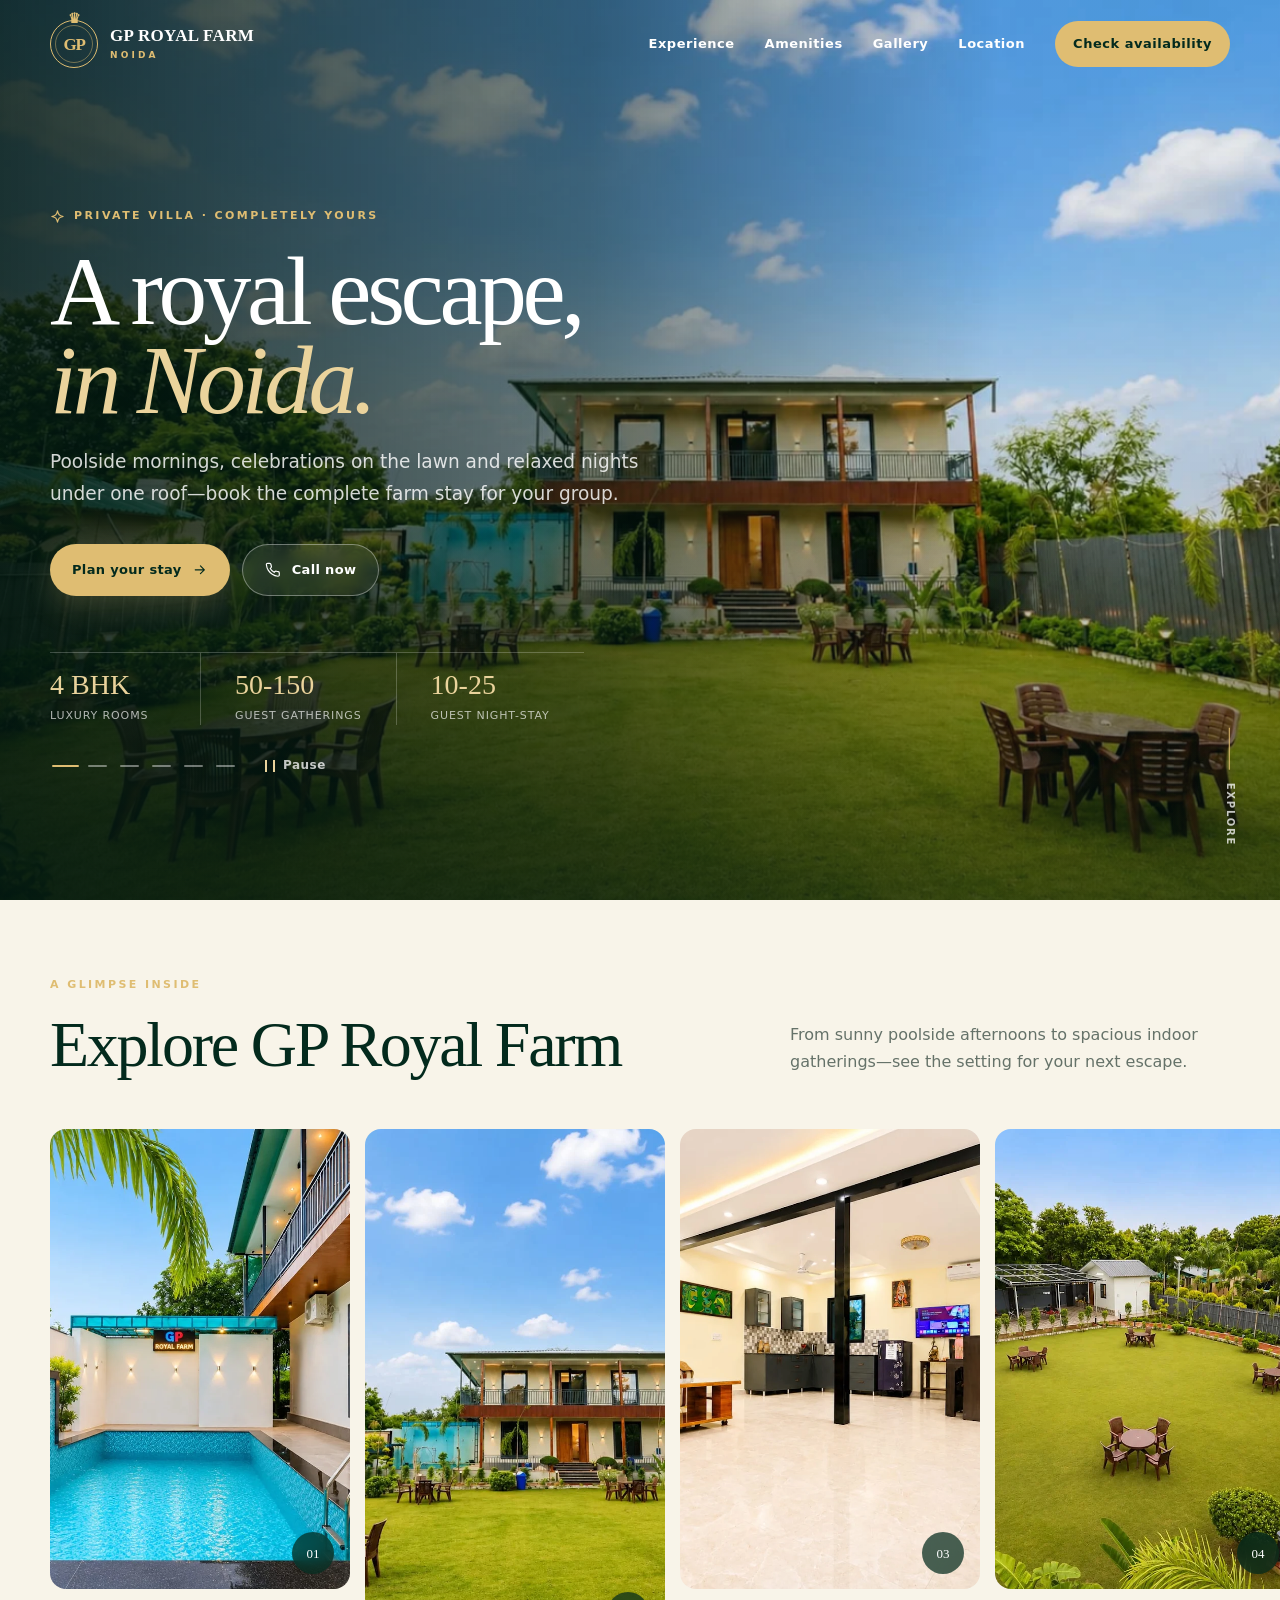
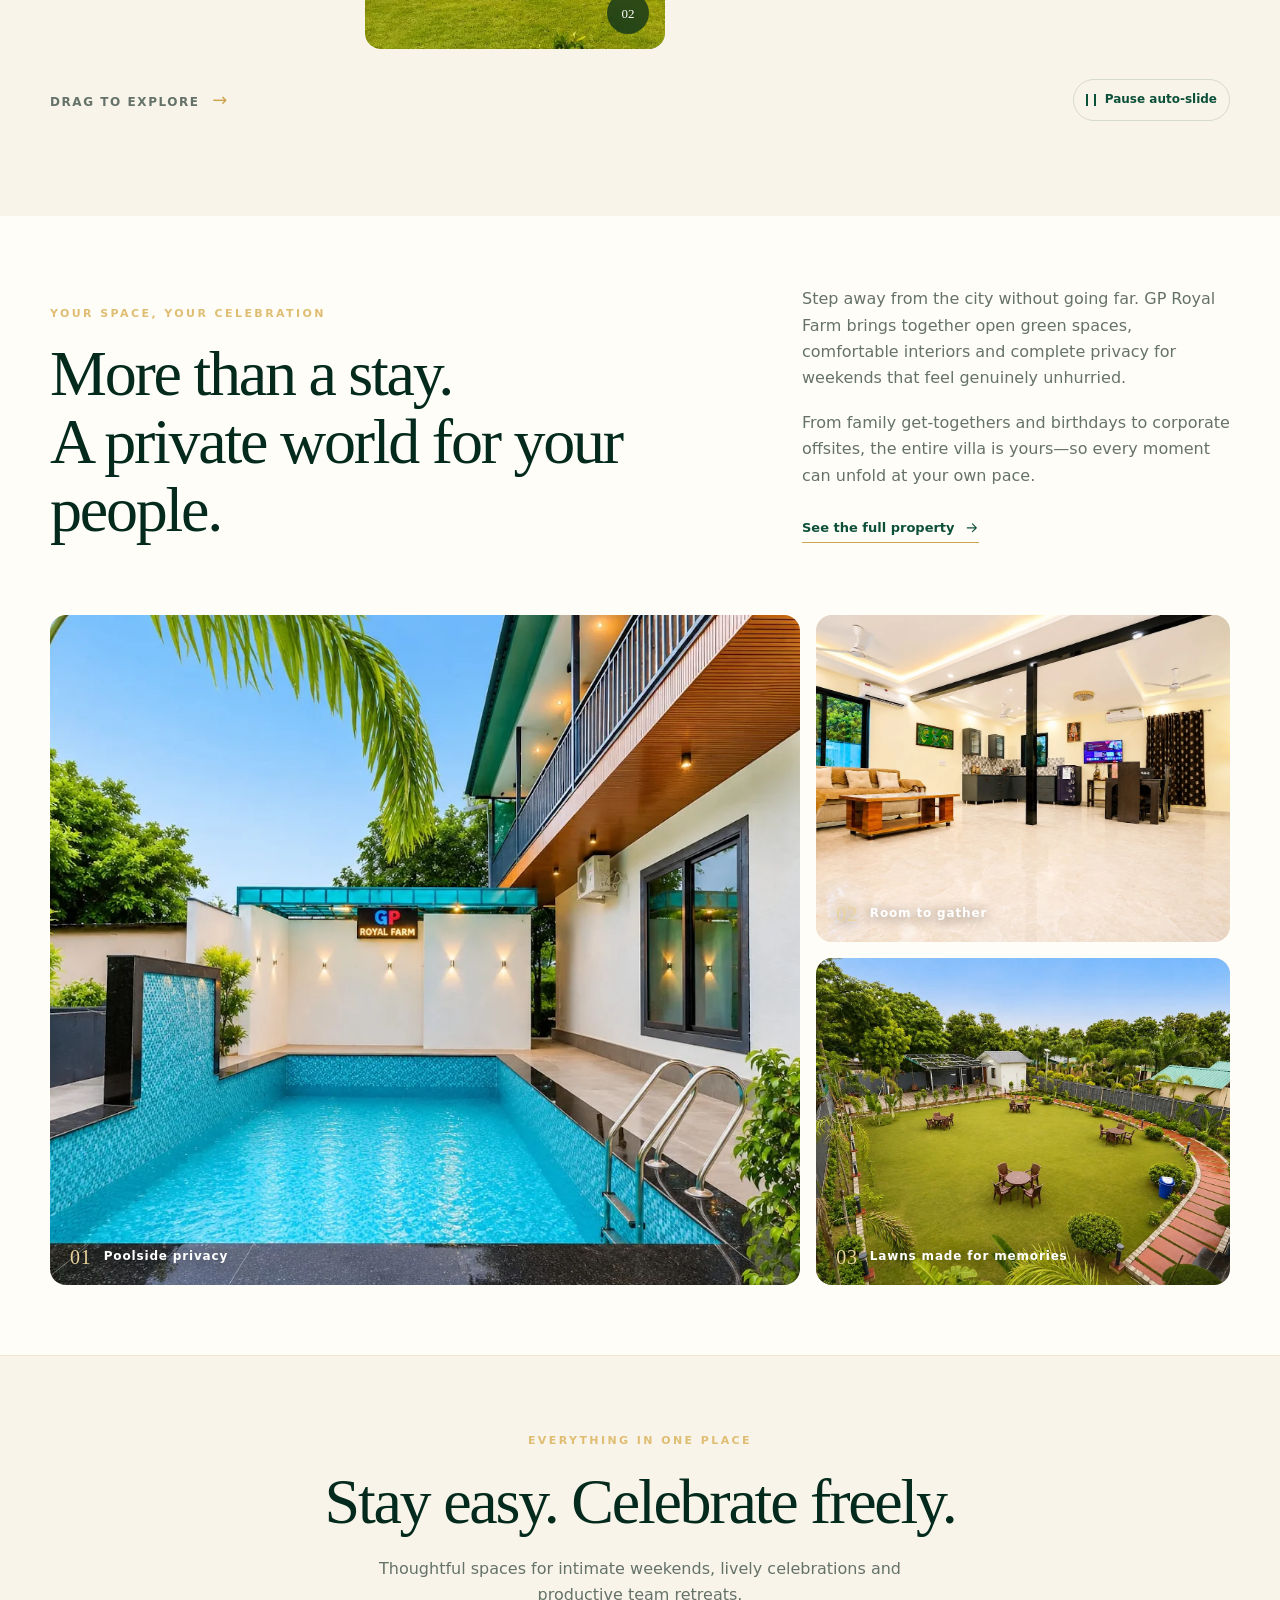
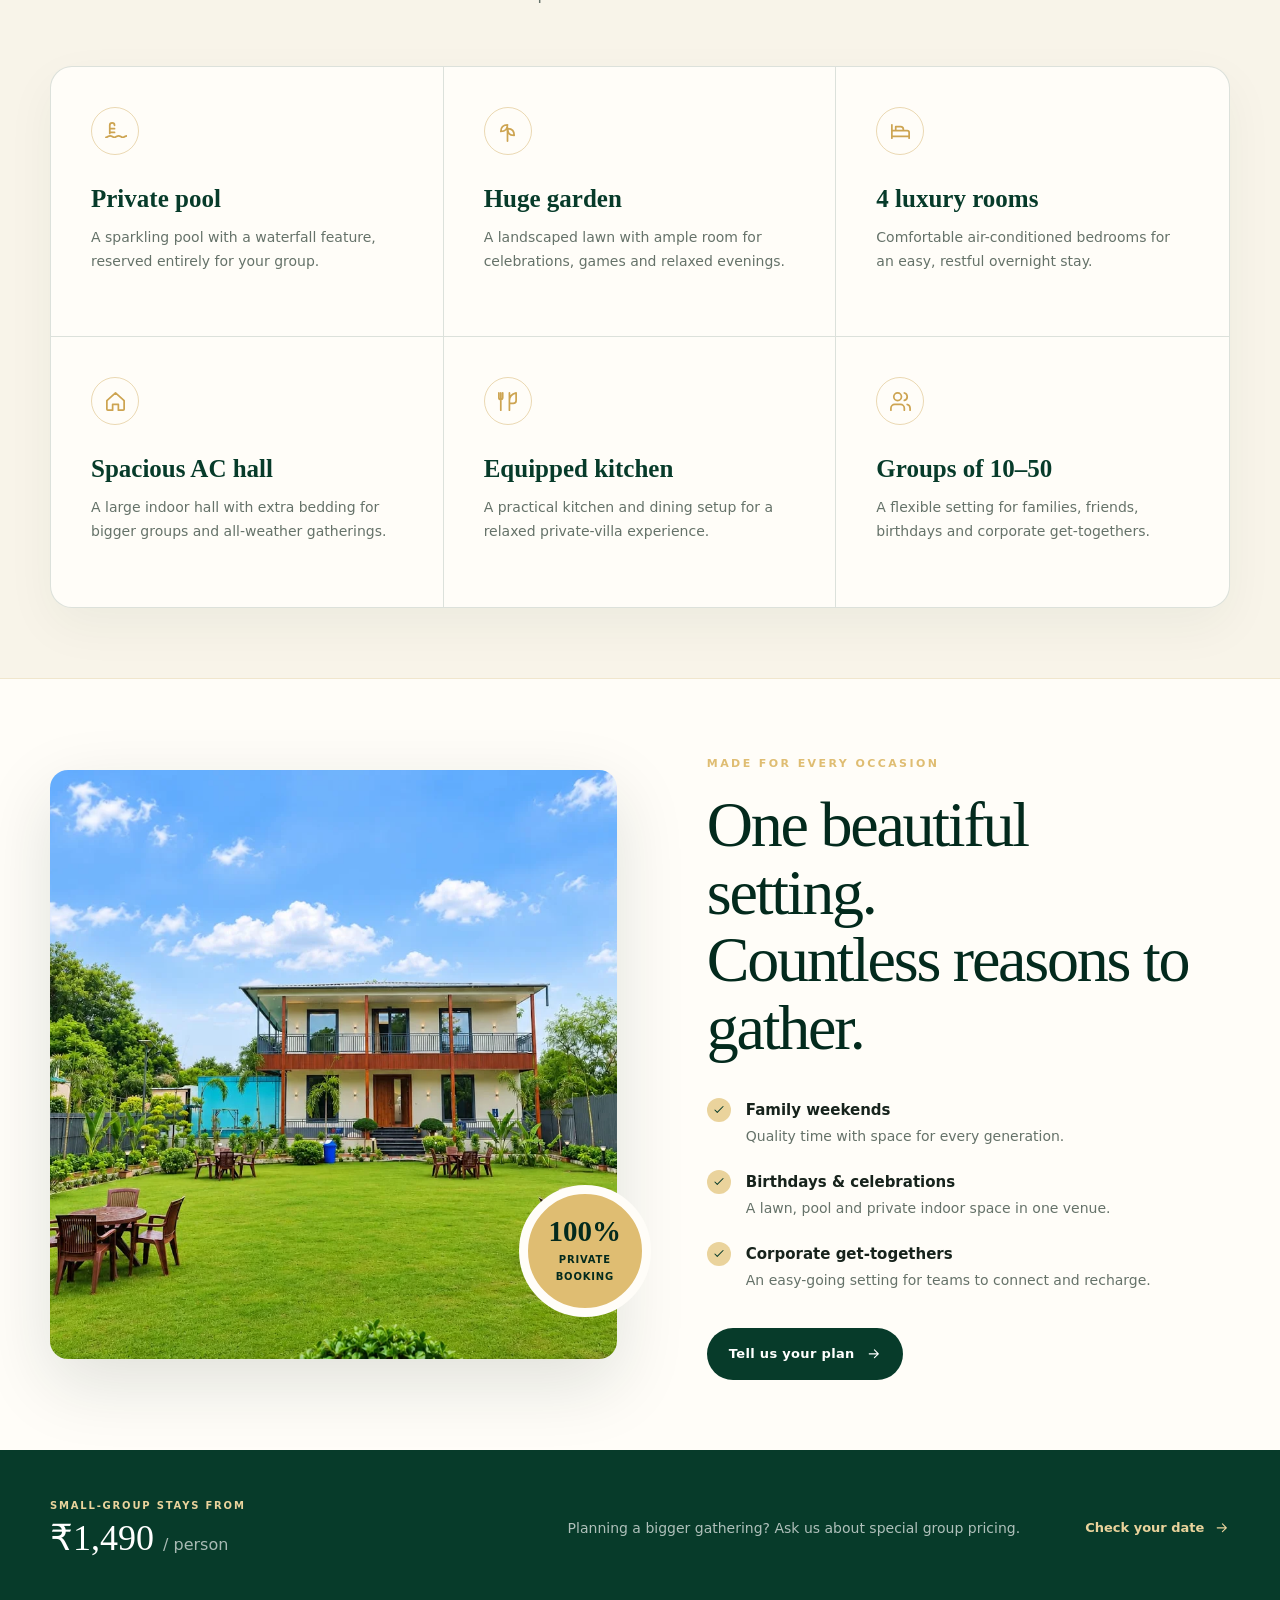
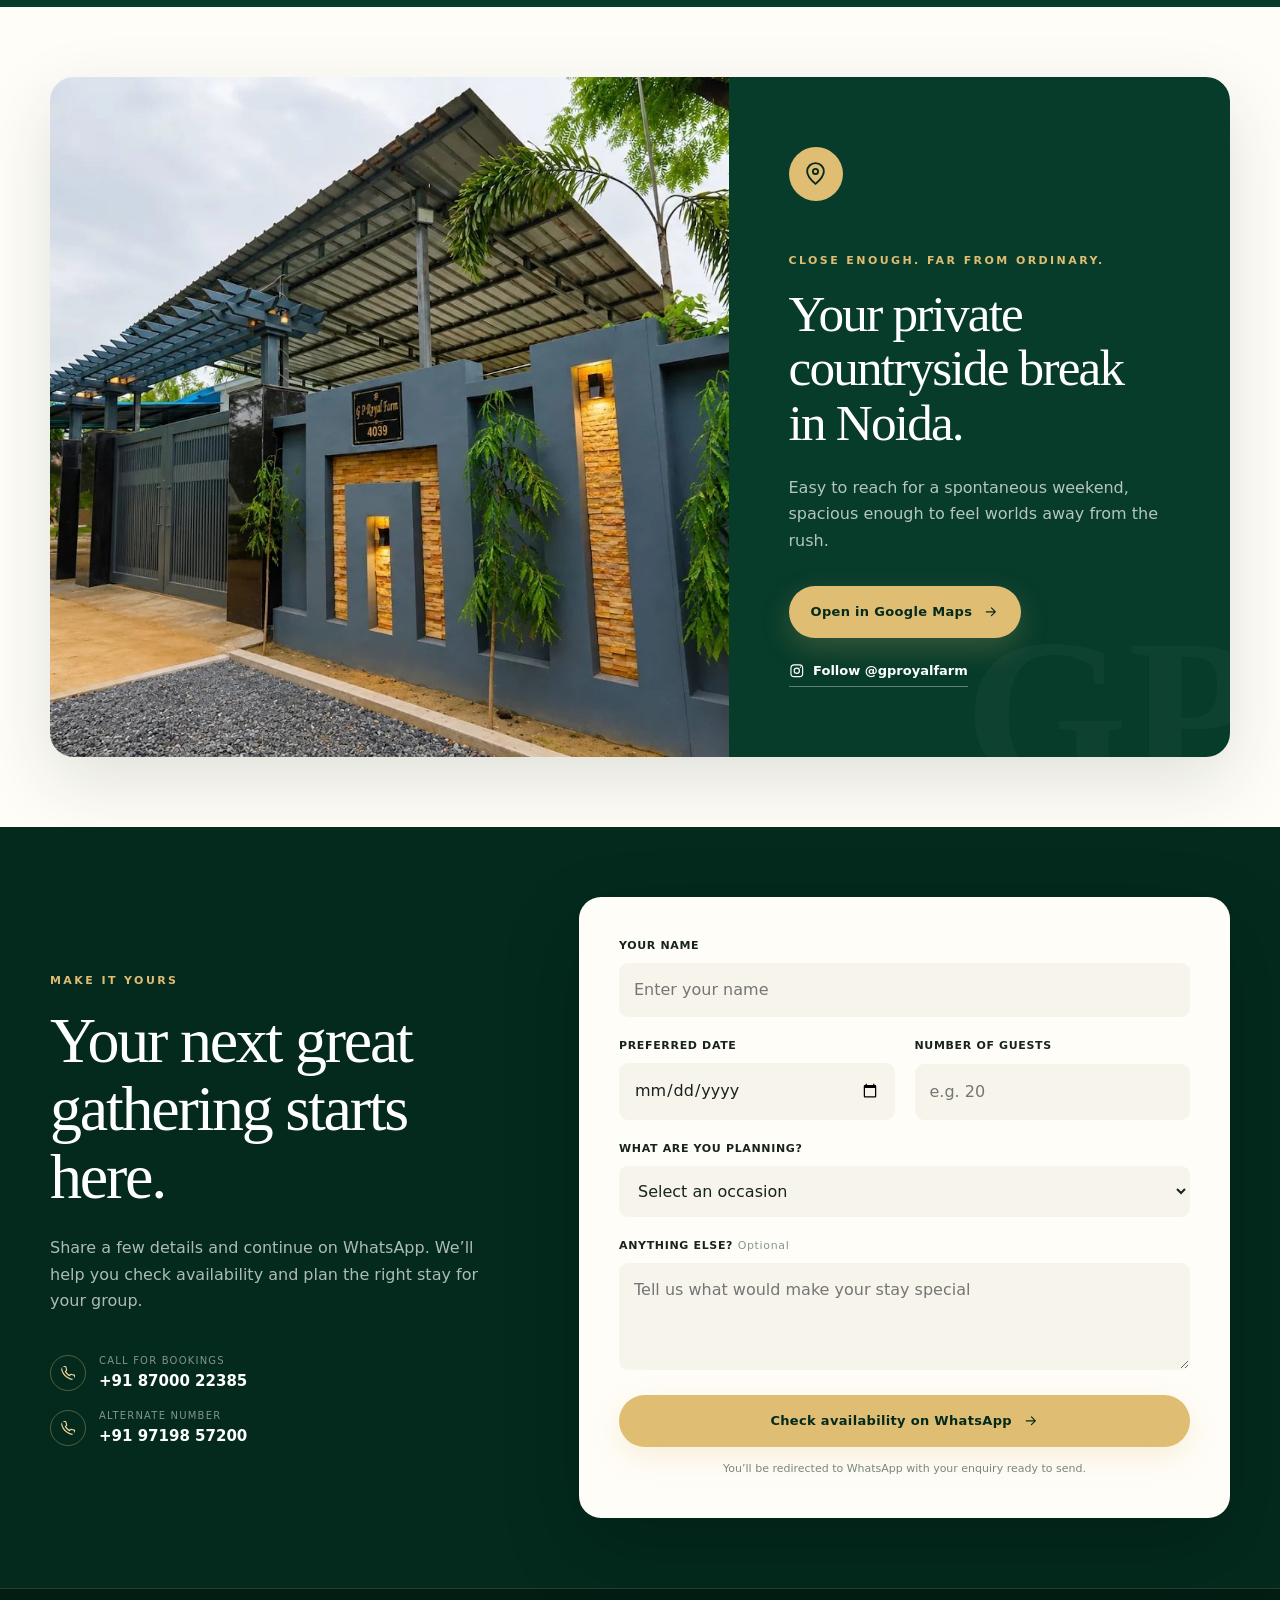
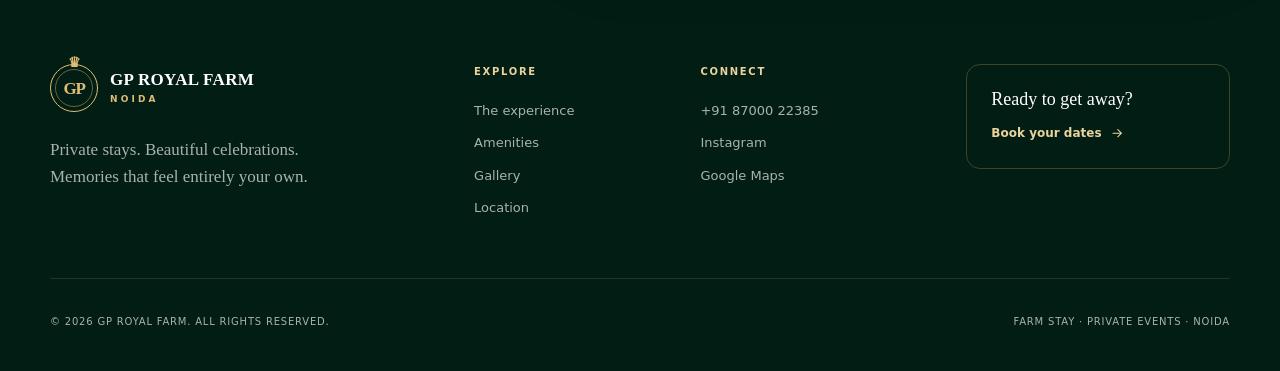
==== index.html @ 0b953aa2 "First upload" ====
<!doctype html>
<html lang="en">
<head>
    <meta charset="utf-8">
    <meta name="viewport" content="width=device-width, initial-scale=1">
    <title>GP Royal Farm | Private Farm Stay &amp; Events in Noida</title>
    <meta name="description" content="Book GP Royal Farm Noida—a complete private villa with swimming pool, huge garden, four luxury rooms, AC hall and equipped kitchen for 10–50 guests.">
    <meta name="theme-color" content="#073b2a">
    <meta property="og:title" content="GP Royal Farm — Your Private Escape in Noida">
    <meta property="og:description" content="A complete private villa with a pool and huge garden for stays, celebrations and corporate gatherings.">
    <meta property="og:image" content="assets/images/10.webp">
    <meta property="og:type" content="website">
    <meta name="twitter:card" content="summary_large_image">
    <link rel="icon" href="data:image/svg+xml,<svg xmlns=%22http://www.w3.org/2000/svg%22 viewBox=%220 0 100 100%22><rect width=%22100%22 height=%22100%22 rx=%2220%22 fill=%22%23073b2a%22/><text x=%2250%22 y=%2265%22 font-size=%2250%22 text-anchor=%22middle%22 fill=%22%23d7ad5a%22 font-family=%22Georgia%22>GP</text></svg>">
    <link rel="stylesheet" href="assets/css/styles.css?v=1.2">
    <script type="application/ld+json">
    {
      "@context": "https://schema.org",
      "@type": "LodgingBusiness",
      "name": "GP Royal Farm",
      "description": "Private farm stay and event villa with a swimming pool and large garden in Noida.",
      "telephone": ["+91-8700022385", "+91-9719857200"],
      "address": {"@type":"PostalAddress","addressLocality":"Noida","addressRegion":"Uttar Pradesh","addressCountry":"IN"},
      "priceRange": "₹₹",
      "image": ["assets/images/10.webp", "assets/images/1.webp", "assets/images/18.webp"],
      "sameAs": ["https://www.instagram.com/gproyalfarm/", "https://share.google/dzl1F5Aoi3qftJIQN"]
    }
    </script>
</head>
<body>
    <a class="skip-link" href="#main">Skip to content</a>

    <header class="site-header" id="top">
        <div class="container nav-wrap">
            <a class="brand" href="#top" aria-label="GP Royal Farm home">
                <span class="brand-mark" aria-hidden="true"><span class="crown">♛</span><span>GP</span></span>
                <span class="brand-copy"><strong>GP Royal Farm</strong><small>Noida</small></span>
            </a>
            <button class="menu-toggle" type="button" aria-expanded="false" aria-controls="site-nav" aria-label="Open menu">
                <span></span><span></span><span></span>
            </button>
            <nav class="site-nav" id="site-nav" aria-label="Primary navigation">
                <a href="#experience">Experience</a>
                <a href="#amenities">Amenities</a>
                <a href="#gallery">Gallery</a>
                <a href="#location">Location</a>
                <a class="nav-cta" href="#book">Check availability</a>
            </nav>
        </div>
    </header>

    <main id="main">
        <section class="hero" aria-labelledby="hero-title">
            <div class="hero-media" data-hero-slideshow aria-hidden="true">
                <img class="hero-slide is-active" src="assets/images/hero/10.webp" alt="" width="1536" height="1024" fetchpriority="high" decoding="async">
                <img class="hero-slide" src="assets/images/hero/hero-pool.jpg" alt="" width="1536" height="1024" fetchpriority="high" decoding="async">
                <img class="hero-slide" src="assets/images/hero/hero-lawn.jpg" alt="" width="1536" height="1024" decoding="async">
                <img class="hero-slide" src="assets/images/hero/hero-bedroom.jpg" alt="" width="1536" height="1024" decoding="async">
                <img class="hero-slide" src="assets/images/hero/hero-hall.jpg" alt="" width="1536" height="1024" decoding="async">
                <img class="hero-slide hero-slide-balcony" src="assets/images/hero/hero-balcony.jpg" alt="" width="1024" height="1536" decoding="async">
                <img class="hero-slide" src="assets/images/hero/hero-kitchen.jpg" alt="" width="1536" height="1024" decoding="async">
            </div>
            <div class="hero-shade"></div>
            <div class="container hero-content">
                <div class="hero-kicker"><svg aria-hidden="true" viewBox="0 0 24 24" fill="none" stroke="currentColor" stroke-width="1.8" stroke-linecap="round" stroke-linejoin="round"><path d="m12 3-1.2 3.8a6 6 0 0 1-4 4L3 12l3.8 1.2a6 6 0 0 1 4 4L12 21l1.2-3.8a6 6 0 0 1 4-4L21 12l-3.8-1.2a6 6 0 0 1-4-4L12 3Z"/></svg> Private villa · Completely Yours</div>
                <h1 id="hero-title">A royal escape,<br><em>in Noida.</em></h1>
                <p>Poolside mornings, celebrations on the lawn and relaxed nights under one roof—book the complete farm stay for your group.</p>
                <div class="hero-actions">
                    <a class="button button-gold" href="#book">Plan your stay <svg aria-hidden="true" viewBox="0 0 24 24" fill="none" stroke="currentColor" stroke-width="1.8" stroke-linecap="round" stroke-linejoin="round"><path d="M5 12h14m-6-6 6 6-6 6"/></svg></a>
                    <a class="button button-glass" href="tel:+918700022385"><svg aria-hidden="true" viewBox="0 0 24 24" fill="none" stroke="currentColor" stroke-width="1.8" stroke-linecap="round" stroke-linejoin="round"><path d="M22 16.92v3a2 2 0 0 1-2.18 2 19.8 19.8 0 0 1-8.63-3.07 19.5 19.5 0 0 1-6-6A19.8 19.8 0 0 1 2.12 4.2 2 2 0 0 1 4.11 2h3a2 2 0 0 1 2 1.72c.13.96.36 1.9.69 2.8a2 2 0 0 1-.45 2.11L8.09 9.91a16 16 0 0 0 6 6l1.27-1.27a2 2 0 0 1 2.11-.45c.9.33 1.84.56 2.8.69A2 2 0 0 1 22 16.92Z"/></svg> Call now</a>
                </div>
                <div class="hero-facts" aria-label="Property highlights">
                    <div><strong>4 BHK</strong><span>Luxury rooms</span></div>
                    <div><strong>50-150</strong><span>Guest gatherings</span></div>
                    <div><strong>10-25</strong><span>Guest Night-stay</span></div>
                </div>
                <div class="hero-slider-controls" aria-label="Featured property photos">
                    <div class="hero-slider-dots">
                        <button class="is-active" type="button" data-hero-slide="0" aria-label="Show pool photo" aria-current="true"><span></span></button>
                        <button type="button" data-hero-slide="1" aria-label="Show garden photo"><span></span></button>
                        <button type="button" data-hero-slide="2" aria-label="Show bedroom photo"><span></span></button>
                        <button type="button" data-hero-slide="3" aria-label="Show hall photo"><span></span></button>
                        <button type="button" data-hero-slide="4" aria-label="Show balcony photo"><span></span></button>
                        <button type="button" data-hero-slide="5" aria-label="Show kitchen photo"><span></span></button>
                    </div>
                    <button class="hero-slider-toggle" type="button" aria-label="Pause slideshow">
                        <span class="pause-icon" aria-hidden="true"></span>
                        <span class="hero-slider-toggle-text">Pause</span>
                    </button>
                    <span class="sr-only" data-hero-status aria-live="polite">Pool photo, 1 of 6</span>
                </div>
            </div>
            <a class="scroll-cue" href="#experience" aria-label="Explore the property"><span></span>Explore</a>
        </section>



        <section class="gallery-section section" id="gallery">
            <div class="container gallery-head reveal">
                <div class="section-heading">
                    <span class="eyebrow">A glimpse inside</span>
                    <h2>Explore GP Royal Farm</h2>
                </div>
                <p>From sunny poolside afternoons to spacious indoor gatherings—see the setting for your next escape.</p>
            </div>
            <div class="gallery-track" role="list" data-gallery-track aria-label="Property photo carousel">
                                    <button class="gallery-item " type="button" role="listitem" data-gallery-index="0" aria-label="Open image: Private swimming pool beside the GP Royal Farm villa">
                        <img src="assets/images/1.webp" alt="Private swimming pool beside the GP Royal Farm villa" width="1360" height="907" loading="lazy">
                        <span>01</span>
                    </button>
                                    <button class="gallery-item gallery-item-tall" type="button" role="listitem" data-gallery-index="1" aria-label="Open image: Wide lawn and villa at GP Royal Farm Noida">
                        <img src="assets/images/10.webp" alt="Wide lawn and villa at GP Royal Farm Noida" width="1360" height="907" loading="lazy">
                        <span>02</span>
                    </button>
                                    <button class="gallery-item " type="button" role="listitem" data-gallery-index="2" aria-label="Open image: Spacious air-conditioned living and dining hall">
                        <img src="assets/images/18.webp" alt="Spacious air-conditioned living and dining hall" width="1360" height="907" loading="lazy">
                        <span>03</span>
                    </button>
                                    <button class="gallery-item " type="button" role="listitem" data-gallery-index="3" aria-label="Open image: Large landscaped garden and event lawn">
                        <img src="assets/images/12.webp" alt="Large landscaped garden and event lawn" width="1360" height="907" loading="lazy">
                        <span>04</span>
                    </button>
                                    <button class="gallery-item " type="button" role="listitem" data-gallery-index="4" aria-label="Open image: Comfortable air-conditioned bedroom">
                        <img src="assets/images/3.webp" alt="Comfortable air-conditioned bedroom" width="1360" height="907" loading="lazy">
                        <span>05</span>
                    </button>
                                    <button class="gallery-item gallery-item-tall" type="button" role="listitem" data-gallery-index="5" aria-label="Open image: Illuminated private pool in the evening">
                        <img src="assets/images/4.webp" alt="Illuminated private pool in the evening" width="1360" height="907" loading="lazy">
                        <span>06</span>
                    </button>
                                    <button class="gallery-item " type="button" role="listitem" data-gallery-index="6" aria-label="Open image: First-floor balcony overlooking the property">
                        <img src="assets/images/16.webp" alt="First-floor balcony overlooking the property" width="1360" height="907" loading="lazy">
                        <span>07</span>
                    </button>
                                    <button class="gallery-item " type="button" role="listitem" data-gallery-index="7" aria-label="Open image: Modern dining area and equipped kitchen">
                        <img src="assets/images/19.webp" alt="Modern dining area and equipped kitchen" width="1360" height="907" loading="lazy">
                        <span>08</span>
                    </button>
                                    <button class="gallery-item " type="button" role="listitem" data-gallery-index="8" aria-label="Open image: Grand entrance of GP Royal Farm">
                        <img src="assets/images/14.webp" alt="Grand entrance of GP Royal Farm" width="1360" height="907" loading="lazy">
                        <span>09</span>
                    </button>
                                    <button class="gallery-item gallery-item-tall" type="button" role="listitem" data-gallery-index="9" aria-label="Open image: Aerial view of the event lawn">
                        <img src="assets/images/15.webp" alt="Aerial view of the event lawn" width="1360" height="907" loading="lazy">
                        <span>10</span>
                    </button>
                                    <button class="gallery-item " type="button" role="listitem" data-gallery-index="10" aria-label="Open image: Private luxury bedroom">
                        <img src="assets/images/8.webp" alt="Private luxury bedroom" width="1360" height="907" loading="lazy">
                        <span>11</span>
                    </button>
                                    <button class="gallery-item " type="button" role="listitem" data-gallery-index="11" aria-label="Open image: Fully equipped kitchen">
                        <img src="assets/images/17.webp" alt="Fully equipped kitchen" width="1360" height="907" loading="lazy">
                        <span>12</span>
                    </button>
                            </div>
            <div class="gallery-controls container">
                <div class="gallery-hint"><span class="desktop-hint">Drag</span><span class="mobile-hint">Swipe</span> to explore <b>→</b></div>
                <button class="gallery-autoplay-toggle" type="button" aria-label="Pause gallery auto-slide">
                    <span class="pause-icon" aria-hidden="true"></span>
                    <span>Pause auto-slide</span>
                </button>
            </div>
        </section>









        <section class="intro section" id="experience">
            <div class="container intro-grid">
                <div class="section-heading reveal">
                    <span class="eyebrow">Your space, your celebration</span>
                    <h2>More than a stay.<br>A private world for your people.</h2>
                </div>
                <div class="intro-copy reveal">
                    <p>Step away from the city without going far. GP Royal Farm brings together open green spaces, comfortable interiors and complete privacy for weekends that feel genuinely unhurried.</p>
                    <p>From family get-togethers and birthdays to corporate offsites, the entire villa is yours—so every moment can unfold at your own pace.</p>
                    <a class="text-link" href="#gallery">See the full property <svg aria-hidden="true" viewBox="0 0 24 24" fill="none" stroke="currentColor" stroke-width="1.8" stroke-linecap="round" stroke-linejoin="round"><path d="M5 12h14m-6-6 6 6-6 6"/></svg></a>
                </div>
            </div>

            <div class="container experience-collage reveal">
                <figure class="collage-main">
                    <img src="assets/images/1.webp" alt="Private pool beside the villa" width="1360" height="907" loading="lazy">
                    <figcaption><span>01</span> Poolside privacy</figcaption>
                </figure>
                <figure class="collage-top">
                    <img src="assets/images/18.webp" alt="Large air-conditioned living hall" width="1360" height="907" loading="lazy">
                    <figcaption><span>02</span> Room to gather</figcaption>
                </figure>
                <figure class="collage-bottom">
                    <img src="assets/images/12.webp" alt="Landscaped event lawn" width="1360" height="907" loading="lazy">
                    <figcaption><span>03</span> Lawns made for memories</figcaption>
                </figure>
            </div>
        </section>

        <section class="amenities section" id="amenities">
            <div class="container">
                <div class="section-heading section-heading-center reveal">
                    <span class="eyebrow">Everything in one place</span>
                    <h2>Stay easy. Celebrate freely.</h2>
                    <p>Thoughtful spaces for intimate weekends, lively celebrations and productive team retreats.</p>
                </div>
                <div class="amenity-grid">
                                            <article class="amenity-card reveal">
                            <div class="amenity-icon"><svg aria-hidden="true" viewBox="0 0 24 24" fill="none" stroke="currentColor" stroke-width="1.8" stroke-linecap="round" stroke-linejoin="round"><path d="M2 18c2.2 0 2.2-1.5 4.4-1.5S8.6 18 10.8 18s2.2-1.5 4.4-1.5 2.2 1.5 4.4 1.5 2.2-1.5 4.4-1.5"/><path d="M6 14V5.5a2.5 2.5 0 0 1 5 0M11 9H6m5 4H6"/></svg></div>
                            <h3>Private pool</h3>
                            <p>A sparkling pool with a waterfall feature, reserved entirely for your group.</p>
                        </article>
                                            <article class="amenity-card reveal">
                            <div class="amenity-icon"><svg aria-hidden="true" viewBox="0 0 24 24" fill="none" stroke="currentColor" stroke-width="1.8" stroke-linecap="round" stroke-linejoin="round"><path d="M12 22V8"/><path d="M5 12c4.5 0 7-2.5 7-7-4.5 0-7 2.5-7 7Zm14 4c-4.5 0-7-2.5-7-7 4.5 0 7 2.5 7 7Z"/></svg></div>
                            <h3>Huge garden</h3>
                            <p>A landscaped lawn with ample room for celebrations, games and relaxed evenings.</p>
                        </article>
                                            <article class="amenity-card reveal">
                            <div class="amenity-icon"><svg aria-hidden="true" viewBox="0 0 24 24" fill="none" stroke="currentColor" stroke-width="1.8" stroke-linecap="round" stroke-linejoin="round"><path d="M3 5v14M21 19v-6a2 2 0 0 0-2-2H3m4 0V7h5a3 3 0 0 1 3 3v1M3 17h18"/></svg></div>
                            <h3>4 luxury rooms</h3>
                            <p>Comfortable air-conditioned bedrooms for an easy, restful overnight stay.</p>
                        </article>
                                            <article class="amenity-card reveal">
                            <div class="amenity-icon"><svg aria-hidden="true" viewBox="0 0 24 24" fill="none" stroke="currentColor" stroke-width="1.8" stroke-linecap="round" stroke-linejoin="round"><path d="m3 11 9-8 9 8v9a1 1 0 0 1-1 1h-5v-6H9v6H4a1 1 0 0 1-1-1v-9Z"/></svg></div>
                            <h3>Spacious AC hall</h3>
                            <p>A large indoor hall with extra bedding for bigger groups and all-weather gatherings.</p>
                        </article>
                                            <article class="amenity-card reveal">
                            <div class="amenity-icon"><svg aria-hidden="true" viewBox="0 0 24 24" fill="none" stroke="currentColor" stroke-width="1.8" stroke-linecap="round" stroke-linejoin="round"><path d="M5 3v8M3 3v5a2 2 0 0 0 4 0V3m-2 8v10M14 3v18m0-7h4a3 3 0 0 0 3-3V3c-4 1-7 4-7 8v3Z"/></svg></div>
                            <h3>Equipped kitchen</h3>
                            <p>A practical kitchen and dining setup for a relaxed private-villa experience.</p>
                        </article>
                                            <article class="amenity-card reveal">
                            <div class="amenity-icon"><svg aria-hidden="true" viewBox="0 0 24 24" fill="none" stroke="currentColor" stroke-width="1.8" stroke-linecap="round" stroke-linejoin="round"><path d="M16 21v-2a4 4 0 0 0-4-4H6a4 4 0 0 0-4 4v2M9 11a4 4 0 1 0 0-8 4 4 0 0 0 0 8Zm13 10v-2a4 4 0 0 0-3-3.87M16 3.13a4 4 0 0 1 0 7.75"/></svg></div>
                            <h3>Groups of 10–50</h3>
                            <p>A flexible setting for families, friends, birthdays and corporate get-togethers.</p>
                        </article>
                                    </div>
            </div>
        </section>

        <section class="occasion section">
            <div class="container occasion-grid">
                <div class="occasion-image reveal">
                    <img src="assets/images/11.webp" alt="Villa and lawn prepared for a private gathering" width="1360" height="907" loading="lazy">
                    <div class="occasion-badge"><strong>100%</strong><span>Private booking</span></div>
                </div>
                <div class="occasion-content reveal">
                    <span class="eyebrow">Made for every occasion</span>
                    <h2>One beautiful setting.<br>Countless reasons to gather.</h2>
                    <div class="occasion-list">
                        <div><svg aria-hidden="true" viewBox="0 0 24 24" fill="none" stroke="currentColor" stroke-width="1.8" stroke-linecap="round" stroke-linejoin="round"><path d="m5 12 4 4L19 6"/></svg><span><strong>Family weekends</strong>Quality time with space for every generation.</span></div>
                        <div><svg aria-hidden="true" viewBox="0 0 24 24" fill="none" stroke="currentColor" stroke-width="1.8" stroke-linecap="round" stroke-linejoin="round"><path d="m5 12 4 4L19 6"/></svg><span><strong>Birthdays &amp; celebrations</strong>A lawn, pool and private indoor space in one venue.</span></div>
                        <div><svg aria-hidden="true" viewBox="0 0 24 24" fill="none" stroke="currentColor" stroke-width="1.8" stroke-linecap="round" stroke-linejoin="round"><path d="m5 12 4 4L19 6"/></svg><span><strong>Corporate get-togethers</strong>An easy-going setting for teams to connect and recharge.</span></div>
                    </div>
                    <a class="button button-dark" href="#book">Tell us your plan <svg aria-hidden="true" viewBox="0 0 24 24" fill="none" stroke="currentColor" stroke-width="1.8" stroke-linecap="round" stroke-linejoin="round"><path d="M5 12h14m-6-6 6 6-6 6"/></svg></a>
                </div>
            </div>
        </section>

        <section class="rate-strip" aria-label="Starting price">
            <div class="container rate-inner">
                <div><span>Small-group stays from</span><strong>₹1,490 <small>/ person</small></strong></div>
                <p>Planning a bigger gathering? Ask us about special group pricing.</p>
                <a href="#book">Check your date <svg aria-hidden="true" viewBox="0 0 24 24" fill="none" stroke="currentColor" stroke-width="1.8" stroke-linecap="round" stroke-linejoin="round"><path d="M5 12h14m-6-6 6 6-6 6"/></svg></a>
            </div>
        </section>

        <section class="location section" id="location">
            <div class="container location-card reveal">
                <div class="location-photo">
                    <img src="assets/images/location-entrance.jpg" alt="Entrance to GP Royal Farm in Noida" width="1360" height="907" loading="lazy" decoding="async">
                </div>
                <div class="location-content">
                    <div class="location-pin"><svg aria-hidden="true" viewBox="0 0 24 24" fill="none" stroke="currentColor" stroke-width="1.8" stroke-linecap="round" stroke-linejoin="round"><path d="M20 10c0 5-8 12-8 12S4 15 4 10a8 8 0 1 1 16 0Z"/><circle cx="12" cy="10" r="2.5"/></svg></div>
                    <span class="eyebrow">Close enough. Far from ordinary.</span>
                    <h2>Your private countryside break in Noida.</h2>
                    <p>Easy to reach for a spontaneous weekend, spacious enough to feel worlds away from the rush.</p>
                    <div class="location-actions">
                        <a class="button button-gold" href="https://share.google/dzl1F5Aoi3qftJIQN" target="_blank" rel="noopener">Open in Google Maps <svg aria-hidden="true" viewBox="0 0 24 24" fill="none" stroke="currentColor" stroke-width="1.8" stroke-linecap="round" stroke-linejoin="round"><path d="M5 12h14m-6-6 6 6-6 6"/></svg></a>
                        <a class="text-link light" href="https://www.instagram.com/gproyalfarm/" target="_blank" rel="noopener"><svg aria-hidden="true" viewBox="0 0 24 24" fill="none" stroke="currentColor" stroke-width="1.8" stroke-linecap="round" stroke-linejoin="round"><rect width="18" height="18" x="3" y="3" rx="5"/><circle cx="12" cy="12" r="4"/><circle cx="17.5" cy="6.5" r="1" fill="currentColor" stroke="none"/></svg> Follow @gproyalfarm</a>
                    </div>
                </div>
            </div>
        </section>

        <section class="booking section" id="book">
            <div class="container booking-grid">
                <div class="booking-copy reveal">
                    <span class="eyebrow">Make it yours</span>
                    <h2>Your next great gathering starts here.</h2>
                    <p>Share a few details and continue on WhatsApp. We’ll help you check availability and plan the right stay for your group.</p>
                    <div class="contact-links">
                        <a href="tel:+918700022385"><svg aria-hidden="true" viewBox="0 0 24 24" fill="none" stroke="currentColor" stroke-width="1.8" stroke-linecap="round" stroke-linejoin="round"><path d="M22 16.92v3a2 2 0 0 1-2.18 2 19.8 19.8 0 0 1-8.63-3.07 19.5 19.5 0 0 1-6-6A19.8 19.8 0 0 1 2.12 4.2 2 2 0 0 1 4.11 2h3a2 2 0 0 1 2 1.72c.13.96.36 1.9.69 2.8a2 2 0 0 1-.45 2.11L8.09 9.91a16 16 0 0 0 6 6l1.27-1.27a2 2 0 0 1 2.11-.45c.9.33 1.84.56 2.8.69A2 2 0 0 1 22 16.92Z"/></svg><span><small>Call for bookings</small><strong>+91 87000 22385</strong></span></a>
                        <a href="tel:+919719857200"><svg aria-hidden="true" viewBox="0 0 24 24" fill="none" stroke="currentColor" stroke-width="1.8" stroke-linecap="round" stroke-linejoin="round"><path d="M22 16.92v3a2 2 0 0 1-2.18 2 19.8 19.8 0 0 1-8.63-3.07 19.5 19.5 0 0 1-6-6A19.8 19.8 0 0 1 2.12 4.2 2 2 0 0 1 4.11 2h3a2 2 0 0 1 2 1.72c.13.96.36 1.9.69 2.8a2 2 0 0 1-.45 2.11L8.09 9.91a16 16 0 0 0 6 6l1.27-1.27a2 2 0 0 1 2.11-.45c.9.33 1.84.56 2.8.69A2 2 0 0 1 22 16.92Z"/></svg><span><small>Alternate number</small><strong>+91 97198 57200</strong></span></a>
                    </div>
                </div>
                <form class="booking-form reveal" id="booking-form">
                    <div class="field field-full">
                        <label for="name">Your name</label>
                        <input id="name" name="name" type="text" autocomplete="name" placeholder="Enter your name" required>
                    </div>
                    <div class="field">
                        <label for="date">Preferred date</label>
                        <input id="date" name="date" type="date" required>
                    </div>
                    <div class="field">
                        <label for="guests">Number of guests</label>
                        <input id="guests" name="guests" type="number" min="1" max="100" inputmode="numeric" placeholder="e.g. 20" required>
                    </div>
                    <div class="field field-full">
                        <label for="occasion">What are you planning?</label>
                        <select id="occasion" name="occasion" required>
                            <option value="">Select an occasion</option>
                            <option>Family stay</option>
                            <option>Birthday celebration</option>
                            <option>Friends' getaway</option>
                            <option>Corporate gathering</option>
                            <option>Other event</option>
                        </select>
                    </div>
                    <div class="field field-full">
                        <label for="message">Anything else? <span>Optional</span></label>
                        <textarea id="message" name="message" rows="3" placeholder="Tell us what would make your stay special"></textarea>
                    </div>
                    <button class="button button-gold button-submit" type="submit">
                        Check availability on WhatsApp <svg aria-hidden="true" viewBox="0 0 24 24" fill="none" stroke="currentColor" stroke-width="1.8" stroke-linecap="round" stroke-linejoin="round"><path d="M5 12h14m-6-6 6 6-6 6"/></svg>                    </button>
                    <p class="form-note">You’ll be redirected to WhatsApp with your enquiry ready to send.</p>
                </form>
            </div>
        </section>
    </main>

    <footer class="site-footer">
        <div class="container footer-top">
            <div class="footer-brand">
                <a class="brand brand-footer" href="#top">
                    <span class="brand-mark" aria-hidden="true"><span class="crown">♛</span><span>GP</span></span>
                    <span class="brand-copy"><strong>GP Royal Farm</strong><small>Noida</small></span>
                </a>
                <p>Private stays. Beautiful celebrations.<br>Memories that feel entirely your own.</p>
            </div>
            <div class="footer-nav">
                <strong>Explore</strong>
                <a href="#experience">The experience</a>
                <a href="#amenities">Amenities</a>
                <a href="#gallery">Gallery</a>
                <a href="#location">Location</a>
            </div>
            <div class="footer-nav">
                <strong>Connect</strong>
                <a href="tel:+918700022385">+91 87000 22385</a>
                <a href="https://www.instagram.com/gproyalfarm/" target="_blank" rel="noopener">Instagram</a>
                <a href="https://share.google/dzl1F5Aoi3qftJIQN" target="_blank" rel="noopener">Google Maps</a>
            </div>
            <div class="footer-cta">
                <span>Ready to get away?</span>
                <a href="#book">Book your dates <svg aria-hidden="true" viewBox="0 0 24 24" fill="none" stroke="currentColor" stroke-width="1.8" stroke-linecap="round" stroke-linejoin="round"><path d="M5 12h14m-6-6 6 6-6 6"/></svg></a>
            </div>
        </div>
        <div class="container footer-bottom">
            <p>© 2026 GP Royal Farm. All rights reserved.</p>
            <p>Farm stay · Private events · Noida</p>
        </div>
    </footer>

    <div class="mobile-book-bar">
        <a href="tel:+918700022385"><svg aria-hidden="true" viewBox="0 0 24 24" fill="none" stroke="currentColor" stroke-width="1.8" stroke-linecap="round" stroke-linejoin="round"><path d="M22 16.92v3a2 2 0 0 1-2.18 2 19.8 19.8 0 0 1-8.63-3.07 19.5 19.5 0 0 1-6-6A19.8 19.8 0 0 1 2.12 4.2 2 2 0 0 1 4.11 2h3a2 2 0 0 1 2 1.72c.13.96.36 1.9.69 2.8a2 2 0 0 1-.45 2.11L8.09 9.91a16 16 0 0 0 6 6l1.27-1.27a2 2 0 0 1 2.11-.45c.9.33 1.84.56 2.8.69A2 2 0 0 1 22 16.92Z"/></svg> Call</a>
        <a href="#book"><svg aria-hidden="true" viewBox="0 0 24 24" fill="none" stroke="currentColor" stroke-width="1.8" stroke-linecap="round" stroke-linejoin="round"><rect x="3" y="5" width="18" height="16" rx="2"/><path d="M16 3v4M8 3v4M3 10h18"/></svg> Check availability</a>
    </div>

    <dialog class="lightbox" id="lightbox" aria-label="Property photo viewer">
        <button class="lightbox-close" type="button" aria-label="Close photo viewer">×</button>
        <button class="lightbox-prev" type="button" aria-label="Previous photo">‹</button>
        <figure><img src="" alt=""><figcaption></figcaption></figure>
        <button class="lightbox-next" type="button" aria-label="Next photo">›</button>
    </dialog>

    <script src="assets/js/app.js?v=1.2" defer></script>
</body>
</html>
---- assets/css/styles.css ----
:root {
    --green-950: #032a1d;
    --green-900: #073b2a;
    --green-800: #0c5039;
    --green-700: #176b4e;
    --gold-500: #cda451;
    --gold-400: #dfbd72;
    --gold-300: #ead39c;
    --ivory: #f8f4e9;
    --cream: #eee5d1;
    --paper: #fffdf8;
    --ink: #17231c;
    --muted: #657269;
    --line: rgba(7, 59, 42, .14);
    --serif: Georgia, 'Times New Roman', serif;
    --sans: Inter, ui-sans-serif, system-ui, -apple-system, BlinkMacSystemFont, 'Segoe UI', sans-serif;
    --shadow: 0 24px 70px rgba(13, 41, 29, .13);
    --radius: 22px;
}

*, *::before, *::after { box-sizing: border-box; }
html { scroll-behavior: smooth; scroll-padding-top: 84px; }
body { margin: 0; background: var(--paper); color: var(--ink); font-family: var(--sans); font-size: 16px; line-height: 1.65; overflow-x: hidden; }
body.menu-open { overflow: hidden; }
img { display: block; width: 100%; height: auto; }
a { color: inherit; text-decoration: none; }
button, input, select, textarea { font: inherit; }
button, a { -webkit-tap-highlight-color: transparent; }
svg { width: 1.2em; height: 1.2em; flex: 0 0 auto; }
.container { width: min(1180px, calc(100% - 40px)); margin-inline: auto; }
.section { padding: 70px 0; }
.skip-link { position: fixed; z-index: 1000; left: 16px; top: -60px; padding: 10px 16px; background: var(--gold-400); color: var(--green-950); border-radius: 8px; transition: top .2s; }
.skip-link:focus { top: 16px; }

.site-header { position: fixed; z-index: 100; inset: 0 0 auto; color: white; transition: background .3s, box-shadow .3s, color .3s; }
.site-header.scrolled { color: var(--green-950); background: rgba(255, 253, 248, .92); box-shadow: 0 8px 32px rgba(3, 42, 29, .08); backdrop-filter: blur(18px); }
.nav-wrap { height: 88px; display: flex; align-items: center; justify-content: space-between; }
.brand { display: inline-flex; align-items: center; gap: 12px; }
.brand-mark { position: relative; width: 48px; height: 48px; display: grid; place-items: center; border: 1px solid var(--gold-400); border-radius: 50%; color: var(--gold-400); font: 700 17px/1 var(--serif); letter-spacing: -.08em; }
.brand-mark::after { content: ''; position: absolute; inset: 4px; border: 1px solid currentColor; border-radius: inherit; opacity: .45; }
.brand-mark .crown { position: absolute; left: 50%; top: -9px; transform: translateX(-50%); padding-inline: 3px; font-size: 14px; line-height: 1; color: var(--gold-400); }
.site-header:not(.scrolled) .brand-mark .crown { background: transparent; }
.site-header.scrolled .brand-mark .crown { background: var(--paper); }
.brand-copy { display: grid; line-height: 1.1; }
.brand-copy strong { font: 600 17px/1.1 var(--serif); letter-spacing: .02em; text-transform: uppercase; }
.brand-copy small { margin-top: 5px; color: var(--gold-400); font-size: 9px; font-weight: 700; letter-spacing: .35em; text-transform: uppercase; }
.site-nav { display: flex; align-items: center; gap: 30px; font-size: 13px; font-weight: 650; letter-spacing: .04em; }
.site-nav > a:not(.nav-cta) { position: relative; padding: 12px 0; }
.site-nav > a:not(.nav-cta)::after { content: ''; position: absolute; left: 0; right: 100%; bottom: 6px; height: 1px; background: var(--gold-400); transition: right .25s; }
.site-nav > a:not(.nav-cta):hover::after, .site-nav > a:not(.nav-cta):focus-visible::after { right: 0; }
.nav-cta { padding: 12px 18px; color: var(--green-950); background: var(--gold-400); border-radius: 999px; }
.menu-toggle { display: none; width: 44px; height: 44px; padding: 11px; border: 0; background: transparent; color: currentColor; }
.menu-toggle span { display: block; height: 1.5px; margin: 5px 0; background: currentColor; transition: transform .25s, opacity .25s; }

.hero { position: relative; min-height: 760px; height: 100svh; color: white; background: var(--green-950); overflow: hidden; }
.hero-media, .hero-shade { position: absolute; inset: 0; }
.hero-media { background: var(--green-950); }
.hero-slide { position: absolute; inset: 0; height: 100%; object-fit: cover; object-position: center 48%; opacity: 0; transform: scale(1.015); transition: opacity 1.25s ease-in-out, transform 16s ease-out; will-change: opacity, transform; }
.hero-slide.is-active { opacity: 1; transform: scale(1.1); }
.hero-slide-balcony { object-position: center 46%; }
.hero-shade { background: linear-gradient(90deg, rgba(3, 24, 17, .86) 0%, rgba(3, 24, 17, .53) 46%, rgba(3, 24, 17, .08) 78%), linear-gradient(0deg, rgba(3, 24, 17, .62), transparent 42%); }
.hero-content { position: relative; z-index: 2; height: 100%; display: flex; flex-direction: column; justify-content: center; align-items: flex-start; padding-top: 90px; }
.hero-kicker, .eyebrow { display: inline-flex; align-items: center; gap: 9px; color: var(--gold-400); font-size: 11px; font-weight: 750; letter-spacing: .22em; text-transform: uppercase; }
.hero-kicker svg { width: 15px; height: 15px; }
.hero h1 { max-width: 760px; margin: 22px 0 22px; font: 500 clamp(58px, 7.6vw, 108px)/.91 var(--serif); letter-spacing: -.045em; }
.hero h1 em { color: var(--gold-300); font-weight: 400; }
.hero-content > p { max-width: 610px; margin: 0; color: rgba(255, 255, 255, .82); font-size: clamp(16px, 1.45vw, 20px); line-height: 1.7; }
.hero-actions { display: flex; gap: 12px; margin-top: 34px; }
.button { min-height: 52px; display: inline-flex; align-items: center; justify-content: center; gap: 11px; padding: 14px 22px; border: 0; border-radius: 999px; font-size: 13px; font-weight: 750; letter-spacing: .025em; cursor: pointer; transition: transform .2s, background .2s, color .2s, box-shadow .2s; }
.button:hover { transform: translateY(-2px); }
.button-gold { color: var(--green-950); background: var(--gold-400); box-shadow: 0 10px 30px rgba(223, 189, 114, .22); }
.button-gold:hover { background: #eccb83; box-shadow: 0 14px 38px rgba(223, 189, 114, .32); }
.button-glass { color: white; border: 1px solid rgba(255, 255, 255, .36); background: rgba(255, 255, 255, .08); backdrop-filter: blur(8px); }
.button-dark { color: white; background: var(--green-900); }
.hero-facts { display: flex; gap: 0; margin-top: 56px; border-top: 1px solid rgba(255, 255, 255, .22); }
.hero-facts div { min-width: 150px; padding: 18px 34px 0 0; }
.hero-facts div + div { padding-left: 34px; border-left: 1px solid rgba(255, 255, 255, .22); }
.hero-facts strong { display: block; font: 500 28px/1 var(--serif); color: var(--gold-300); }
.hero-facts span { display: block; margin-top: 8px; color: rgba(255, 255, 255, .68); font-size: 11px; letter-spacing: .08em; text-transform: uppercase; }
.hero-slider-controls { display: flex; align-items: center; gap: 16px; margin-top: 24px; }
.hero-slider-dots { display: flex; align-items: center; gap: 1px; }
.hero-slider-dots button { width: 31px; height: 32px; display: grid; place-items: center; padding: 0; color: white; background: transparent; border: 0; cursor: pointer; }
.hero-slider-dots button span { width: 19px; height: 2px; background: rgba(255,255,255,.42); border-radius: 999px; transition: width .35s ease, background .35s ease; }
.hero-slider-dots button.is-active span { width: 27px; background: var(--gold-400); }
.hero-slider-dots button:focus-visible, .hero-slider-toggle:focus-visible { outline: 2px solid var(--gold-300); outline-offset: 2px; border-radius: 5px; }
.hero-slider-toggle { min-height: 34px; display: inline-flex; align-items: center; gap: 8px; padding: 4px 8px; color: rgba(255,255,255,.76); background: transparent; border: 0; font-size: 12px; font-weight: 700; letter-spacing: .04em; cursor: pointer; }
.pause-icon { position: relative; width: 10px; height: 12px; border-inline: 2px solid var(--gold-300); }
.hero-slider-toggle.is-paused .pause-icon { width: 0; height: 0; margin-inline: 1px 3px; border: 0; border-top: 6px solid transparent; border-bottom: 6px solid transparent; border-left: 9px solid var(--gold-300); }
.scroll-cue { position: absolute; z-index: 3; right: max(30px, calc((100vw - 1180px) / 2)); bottom: 46px; display: flex; align-items: center; gap: 13px; color: rgba(255, 255, 255, .75); font-size: 10px; font-weight: 700; letter-spacing: .18em; text-transform: uppercase; transform: rotate(90deg); transform-origin: right center; }
.scroll-cue span { width: 42px; height: 1px; background: var(--gold-400); }
.sr-only { position: absolute !important; width: 1px !important; height: 1px !important; padding: 0 !important; margin: -1px !important; overflow: hidden !important; clip: rect(0, 0, 0, 0) !important; white-space: nowrap !important; border: 0 !important; }

.intro { background: var(--paper); }
.intro-grid { display: grid; grid-template-columns: 1.2fr .8fr; gap: 110px; align-items: end; margin-bottom: 72px; }
.section-heading h2, .occasion-content h2, .location-content h2, .booking-copy h2 { margin: 15px 0 0; color: var(--green-950); font: 500 clamp(40px, 5vw, 68px)/1.06 var(--serif); letter-spacing: -.035em; }
.intro-copy p { margin: 0 0 18px; color: var(--muted); }
.text-link { display: inline-flex; align-items: center; gap: 9px; margin-top: 10px; color: var(--green-800); font-size: 13px; font-weight: 750; border-bottom: 1px solid var(--gold-500); padding-bottom: 4px; }
.text-link svg { transition: transform .2s; }
.text-link:hover svg { transform: translateX(4px); }
.experience-collage { display: grid; grid-template-columns: 1.45fr .8fr; grid-template-rows: 1fr 1fr; gap: 16px; height: 670px; }
.experience-collage figure { position: relative; margin: 0; overflow: hidden; border-radius: 16px; background: var(--cream); }
.experience-collage figure img { height: 100%; object-fit: cover; transition: transform .65s cubic-bezier(.2,.7,.2,1); }
.experience-collage figure:hover img { transform: scale(1.035); }
.collage-main { grid-row: 1 / 3; }
.collage-top img { object-position: center 54%; }
.collage-bottom img { object-position: center 56%; }
.experience-collage figcaption { position: absolute; inset: auto 20px 18px; display: flex; align-items: center; gap: 12px; color: white; font-size: 12px; font-weight: 650; letter-spacing: .07em; text-shadow: 0 2px 12px rgba(0,0,0,.5); }
.experience-collage figcaption span { color: var(--gold-300); font: 500 20px/1 var(--serif); }

.amenities { background: var(--ivory); border-block: 1px solid rgba(205, 164, 81, .18); }
.section-heading-center { max-width: 720px; margin: 0 auto 58px; text-align: center; }
.section-heading-center .eyebrow { justify-content: center; }
.section-heading-center > p { max-width: 570px; margin: 20px auto 0; color: var(--muted); }
.amenity-grid { display: grid; grid-template-columns: repeat(3, 1fr); border: 1px solid var(--line); border-radius: var(--radius); overflow: hidden; background: var(--paper); box-shadow: 0 18px 50px rgba(20, 50, 35, .05); }
.amenity-card { min-height: 270px; padding: 40px; border-right: 1px solid var(--line); border-bottom: 1px solid var(--line); transition: background .25s, transform .25s; }
.amenity-card:nth-child(3n) { border-right: 0; }
.amenity-card:nth-child(n+4) { border-bottom: 0; }
.amenity-card:hover { background: #fbf7ec; }
.amenity-icon { width: 48px; height: 48px; display: grid; place-items: center; margin-bottom: 30px; color: var(--gold-500); border: 1px solid rgba(205, 164, 81, .42); border-radius: 50%; }
.amenity-icon svg { width: 23px; height: 23px; }
.amenity-card h3 { margin: 0 0 12px; color: var(--green-900); font: 600 25px/1.15 var(--serif); }
.amenity-card p { margin: 0; color: var(--muted); font-size: 14px; line-height: 1.7; }

.occasion { background: var(--paper); }
.occasion-grid { display: grid; grid-template-columns: 1.04fr .96fr; gap: 90px; align-items: center; }
.occasion-image { position: relative; }
.occasion-image::before { content: ''; position: absolute; z-index: -1; inset: -18px 50% 45% -18px; background: var(--green-900); border-radius: 18px; }
.occasion-image img { aspect-ratio: 1 / 1.04; object-fit: cover; border-radius: 18px; box-shadow: var(--shadow); }
.occasion-badge { position: absolute; right: -34px; bottom: 42px; width: 132px; height: 132px; display: grid; place-content: center; text-align: center; color: var(--green-950); background: var(--gold-400); border: 9px solid var(--paper); border-radius: 50%; }
.occasion-badge strong { font: 600 29px/1 var(--serif); }
.occasion-badge span { margin-top: 6px; font-size: 10px; font-weight: 750; letter-spacing: .08em; text-transform: uppercase; }
.occasion-content { padding-right: 30px; }
.occasion-list { display: grid; gap: 22px; margin: 36px 0; }
.occasion-list > div { display: flex; align-items: flex-start; gap: 15px; color: var(--muted); font-size: 14px; }
.occasion-list > div > svg { width: 24px; height: 24px; padding: 5px; color: var(--green-900); background: var(--gold-300); border-radius: 50%; }
.occasion-list strong { display: block; margin-bottom: 2px; color: var(--ink); font-size: 15px; }

.rate-strip { padding: 48px 0; color: white; background: var(--green-900); }
.rate-inner { display: grid; grid-template-columns: 1fr 1fr auto; gap: 42px; align-items: center; }
.rate-inner > div span { display: block; color: var(--gold-300); font-size: 10px; font-weight: 750; letter-spacing: .18em; text-transform: uppercase; }
.rate-inner > div strong { display: block; margin-top: 5px; font: 500 36px/1.1 var(--serif); }
.rate-inner > div small { font: 500 16px/1 var(--sans); color: rgba(255,255,255,.65); }
.rate-inner p { margin: 0; color: rgba(255,255,255,.68); font-size: 14px; }
.rate-inner > a { display: inline-flex; align-items: center; gap: 10px; color: var(--gold-300); font-size: 13px; font-weight: 750; }

.gallery-section { padding-bottom: 95px; overflow: hidden; background: var(--ivory); }
.gallery-head { display: flex; align-items: end; justify-content: space-between; gap: 50px; margin-bottom: 50px; }
.gallery-head p { max-width: 440px; margin: 0 0 4px; color: var(--muted); }
.gallery-track { width: min(1500px, calc(100% - 40px)); margin-left: max(20px, calc((100% - 1180px) / 2)); display: grid; grid-auto-flow: column; grid-auto-columns: minmax(300px, 420px); gap: 15px; overflow-x: auto; overscroll-behavior-inline: contain; scroll-snap-type: inline mandatory; scrollbar-width: none; padding: 0 max(20px, calc((100vw - 1180px) / 2)) 10px 0; cursor: grab; touch-action: pan-y; user-select: none; -webkit-user-select: none; }
.gallery-track::-webkit-scrollbar { display: none; }
.gallery-track.is-dragging { cursor: grabbing; scroll-snap-type: none; }
.gallery-track.is-dragging .gallery-item { cursor: grabbing; }
.gallery-item { position: relative; height: 460px; padding: 0; border: 0; border-radius: 16px; background: var(--cream); overflow: hidden; scroll-snap-align: start; cursor: grab; }
.gallery-item-tall { height: 520px; }
.gallery-item img { height: 100%; object-fit: cover; pointer-events: none; -webkit-user-drag: none; transition: transform .55s; }
.gallery-item:hover img { transform: scale(1.035); }
.gallery-item > span { position: absolute; right: 16px; bottom: 15px; width: 42px; height: 42px; display: grid; place-items: center; color: white; background: rgba(3,42,29,.72); backdrop-filter: blur(8px); border-radius: 50%; font: 500 13px/1 var(--serif); }
.gallery-controls { display: flex; align-items: center; justify-content: space-between; gap: 20px; margin-top: 20px; }
.gallery-hint { color: var(--muted); font-size: 12px; font-weight: 700; letter-spacing: .13em; text-transform: uppercase; }
.gallery-hint b { margin-left: 7px; color: var(--gold-500); font-size: 18px; font-weight: 500; }
.mobile-hint { display: none; }
.gallery-autoplay-toggle { min-height: 42px; display: inline-flex; align-items: center; gap: 9px; padding: 7px 12px; color: var(--green-800); background: transparent; border: 1px solid var(--line); border-radius: 999px; font-size: 12px; font-weight: 700; cursor: pointer; }
.gallery-autoplay-toggle .pause-icon { border-color: var(--green-800); }
.gallery-autoplay-toggle.is-paused .pause-icon { width: 0; height: 0; margin-inline: 1px 3px; border: 0; border-top: 6px solid transparent; border-bottom: 6px solid transparent; border-left: 9px solid var(--green-800); }
.gallery-autoplay-toggle:focus-visible { outline: 2px solid var(--gold-500); outline-offset: 2px; }

.location { background: var(--paper); }
.location-card { display: grid; grid-template-columns: 1.15fr .85fr; min-height: 530px; border-radius: 24px; overflow: hidden; box-shadow: var(--shadow); }
.location-photo img { height: 100%; object-fit: cover; }
.location-content { position: relative; padding: 70px 60px; color: white; background: var(--green-900); overflow: hidden; }
.location-content::after { content: 'GP'; position: absolute; right: -26px; bottom: -60px; color: rgba(255,255,255,.035); font: 700 210px/1 var(--serif); }
.location-content .eyebrow { position: relative; z-index: 1; }
.location-content h2 { position: relative; z-index: 1; color: white; font-size: clamp(39px, 4vw, 57px); }
.location-content p { position: relative; z-index: 1; margin: 25px 0 32px; color: rgba(255,255,255,.7); }
.location-pin { width: 54px; height: 54px; display: grid; place-items: center; margin-bottom: 45px; color: var(--green-950); background: var(--gold-400); border-radius: 50%; }
.location-pin svg { width: 25px; height: 25px; }
.location-actions { position: relative; z-index: 1; display: flex; flex-wrap: wrap; align-items: center; gap: 22px; }
.text-link.light { margin: 0; color: white; border-color: rgba(255,255,255,.35); }

.booking { color: white; background: var(--green-950); }
.booking-grid { display: grid; grid-template-columns: .8fr 1.2fr; gap: 95px; align-items: center; }
.booking-copy h2 { color: white; }
.booking-copy > p { max-width: 500px; margin: 25px 0 38px; color: rgba(255,255,255,.68); }
.contact-links { display: grid; gap: 14px; }
.contact-links a { display: flex; align-items: center; gap: 13px; width: fit-content; }
.contact-links a > svg { width: 36px; height: 36px; padding: 9px; color: var(--gold-300); border: 1px solid rgba(223,189,114,.35); border-radius: 50%; }
.contact-links span { display: grid; }
.contact-links small { color: rgba(255,255,255,.5); font-size: 10px; letter-spacing: .12em; text-transform: uppercase; }
.contact-links strong { color: white; font-size: 15px; }
.booking-form { display: grid; grid-template-columns: 1fr 1fr; gap: 20px; padding: 40px; color: var(--ink); background: var(--paper); border-radius: var(--radius); box-shadow: 0 30px 80px rgba(0,0,0,.2); }
.field { display: grid; gap: 8px; }
.field-full { grid-column: 1 / -1; }
.field label { font-size: 11px; font-weight: 750; letter-spacing: .06em; text-transform: uppercase; }
.field label span { color: #8a948e; font-weight: 500; text-transform: none; }
.field input, .field select, .field textarea { width: 100%; min-height: 51px; padding: 13px 14px; color: var(--ink); background: #f7f4ec; border: 1px solid transparent; border-radius: 9px; outline: none; transition: border-color .2s, background .2s, box-shadow .2s; }
.field textarea { resize: vertical; }
.field input:focus, .field select:focus, .field textarea:focus { background: white; border-color: var(--gold-500); box-shadow: 0 0 0 3px rgba(205,164,81,.14); }
.button-submit { grid-column: 1 / -1; margin-top: 5px; }
.form-note { grid-column: 1 / -1; margin: -7px 0 0; color: #7a857e; font-size: 11px; text-align: center; }

.site-footer { padding: 75px 0 30px; color: rgba(255,255,255,.66); background: #021d14; border-top: 1px solid rgba(223,189,114,.2); }
.footer-top { display: grid; grid-template-columns: 1.4fr .65fr .8fr 1fr; gap: 55px; }
.brand-footer { color: white; }
.footer-brand p { margin: 24px 0 0; font-family: var(--serif); font-size: 17px; line-height: 1.6; }
.footer-nav { display: grid; align-content: start; gap: 11px; font-size: 13px; }
.footer-nav strong { margin-bottom: 8px; color: var(--gold-300); font-size: 10px; letter-spacing: .17em; text-transform: uppercase; }
.footer-nav a:hover { color: white; }
.footer-cta { align-self: start; padding: 24px; border: 1px solid rgba(223,189,114,.25); border-radius: 14px; }
.footer-cta span { display: block; margin-bottom: 13px; font: 500 18px/1.2 var(--serif); color: white; }
.footer-cta a { display: flex; align-items: center; gap: 8px; color: var(--gold-300); font-size: 12px; font-weight: 750; }
.footer-bottom { display: flex; justify-content: space-between; margin-top: 60px; padding-top: 25px; border-top: 1px solid rgba(255,255,255,.1); font-size: 10px; letter-spacing: .08em; text-transform: uppercase; }
.mobile-book-bar { display: none; }

.lightbox { width: 100vw; max-width: none; height: 100dvh; max-height: none; padding: 0; color: white; background: rgba(1,17,12,.96); border: 0; }
.lightbox::backdrop { background: rgba(1,17,12,.92); }
.lightbox[open] { display: grid; grid-template-columns: 80px 1fr 80px; place-items: center; }
.lightbox figure { width: min(1100px, calc(100vw - 180px)); margin: 0; }
.lightbox figure img { max-height: 82dvh; object-fit: contain; }
.lightbox figcaption { margin-top: 12px; color: rgba(255,255,255,.68); font-size: 12px; text-align: center; }
.lightbox button { color: white; border: 0; background: transparent; cursor: pointer; }
.lightbox-close { position: fixed; top: 20px; right: 24px; z-index: 3; width: 46px; height: 46px; font-size: 35px; }
.lightbox-prev, .lightbox-next { width: 60px; height: 60px; font: 300 54px/1 var(--serif); }

.reveal { opacity: 0; transform: translateY(22px); transition: opacity .7s ease, transform .7s ease; }
.reveal.visible { opacity: 1; transform: none; }

@media (max-width: 980px) {
    .section { padding: 95px 0; }
    .menu-toggle { display: block; position: relative; z-index: 102; }
    .site-nav { position: fixed; z-index: 101; inset: 0; display: flex; flex-direction: column; align-items: flex-start; justify-content: center; gap: 8px; padding: 100px 40px; color: white; background: var(--green-950); transform: translateX(100%); transition: transform .35s cubic-bezier(.2,.7,.2,1); }
    .site-nav.open { transform: none; }
    .site-nav > a { font: 500 36px/1.15 var(--serif); }
    .site-nav .nav-cta { margin-top: 16px; padding: 14px 22px; color: var(--green-950); font: 750 13px/1 var(--sans); }
    .menu-toggle[aria-expanded="true"] { color: white; }
    .menu-toggle[aria-expanded="true"] span:nth-child(1) { transform: translateY(6.5px) rotate(45deg); }
    .menu-toggle[aria-expanded="true"] span:nth-child(2) { opacity: 0; }
    .menu-toggle[aria-expanded="true"] span:nth-child(3) { transform: translateY(-6.5px) rotate(-45deg); }
    .intro-grid { gap: 55px; }
    .experience-collage { height: 550px; }
    .amenity-card { padding: 30px; }
    .occasion-grid { gap: 60px; }
    .occasion-badge { right: -20px; }
    .location-content { padding: 55px 40px; }
    .booking-grid { gap: 55px; }
    .footer-top { grid-template-columns: 1.2fr .7fr .8fr; }
    .footer-cta { grid-column: 1 / -1; display: flex; align-items: center; justify-content: space-between; }
}

@media (max-width: 760px) {
    html { scroll-padding-top: 72px; }
    body { padding-bottom: 66px; }
    .container { width: min(100% - 32px, 620px); }
    .section { padding: 45px 0; }
    .nav-wrap { height: 72px; }
    .brand-mark { width: 43px; height: 43px; }
    .brand-copy strong { font-size: 14px; }
    .brand-copy small { font-size: 8px; }
    .hero { min-height: 710px; height: 100svh; }
    .hero-slide { object-position: 56% center; }
    .hero-slide-balcony { object-position: center; }
    .hero-shade { background: linear-gradient(0deg, rgba(2,24,16,.9) 0%, rgba(2,24,16,.47) 70%, rgba(2,24,16,.3) 100%); }
    .hero-content { justify-content: flex-end; padding: 110px 0 55px; }
    .hero h1 { margin: 17px 0; font-size: clamp(48px, 15vw, 70px); }
    .hero-content > p { font-size: 15px; line-height: 1.6; }
    .hero-actions { width: 100%; margin-top: 25px; }
    .hero-actions .button { flex: 1; padding-inline: 14px; }
    .hero-facts { width: 100%; margin-top: 35px; }
    .hero-facts div { min-width: 0; flex: 1; padding: 15px 10px 0 0; }
    .hero-facts div + div { padding-left: 13px; }
    .hero-facts strong { font-size: 23px; }
    .hero-facts span { font-size: 8px; }
    .hero-slider-controls { width: 100%; justify-content: space-between; margin-top: 15px; }
    .hero-slider-dots button { width: 25px; }
    .hero-slider-dots button span { width: 14px; }
    .hero-slider-dots button.is-active span { width: 21px; }
    .scroll-cue { display: none; }
    .intro-grid { grid-template-columns: 1fr; gap: 30px; margin-bottom: 48px; }
    .section-heading h2, .occasion-content h2, .location-content h2, .booking-copy h2 { font-size: clamp(39px, 11vw, 52px); }
    .experience-collage { grid-template-columns: 1fr 1fr; grid-template-rows: 1.35fr .8fr; height: 580px; gap: 10px; }
    .collage-main { grid-column: 1 / -1; grid-row: auto; }
    .experience-collage figcaption { inset: auto 13px 12px; font-size: 9px; }
    .amenity-grid { grid-template-columns: 1fr; }
    .amenity-card { min-height: auto; padding: 28px; border-right: 0; border-bottom: 1px solid var(--line) !important; }
    .amenity-card:last-child { border-bottom: 0 !important; }
    .amenity-icon { margin-bottom: 20px; }
    .occasion-grid { grid-template-columns: 1fr; gap: 58px; }
    .occasion-content { padding: 0; }
    .occasion-badge { right: -5px; bottom: -28px; width: 112px; height: 112px; border-width: 7px; }
    .rate-inner { grid-template-columns: 1fr auto; gap: 25px; }
    .rate-inner p { grid-column: 1 / -1; grid-row: 2; }
    .rate-inner > a { grid-column: 2; grid-row: 1; }
    .gallery-head { display: block; }
    .gallery-head p { margin-top: 20px; }
    .gallery-track { width: calc(100% - 16px); margin-left: 16px; grid-auto-columns: minmax(270px, 78vw); padding-right: 16px; }
    .gallery-item, .gallery-item-tall { height: 400px; }
    .desktop-hint { display: none; }
    .mobile-hint { display: inline; }
    .gallery-autoplay-toggle { min-height: 44px; }
    .location-card { grid-template-columns: 1fr; }
    .location-photo { height: 290px; }
    .location-content { padding: 45px 28px 50px; }
    .location-pin { margin-bottom: 28px; }
    .location-actions { align-items: flex-start; flex-direction: column; }
    .booking-grid { grid-template-columns: 1fr; gap: 48px; }
    .booking-form { grid-template-columns: 1fr; padding: 26px 20px; }
    .field, .field-full, .button-submit, .form-note { grid-column: 1; }
    .footer-top { grid-template-columns: 1fr 1fr; gap: 42px 25px; }
    .footer-brand { grid-column: 1 / -1; }
    .footer-cta { grid-column: 1 / -1; }
    .footer-bottom { display: block; }
    .footer-bottom p + p { margin-top: 4px; }
    .mobile-book-bar { position: fixed; z-index: 90; inset: auto 0 0; display: grid; grid-template-columns: .8fr 1.5fr; min-height: 66px; padding: 8px 10px max(8px, env(safe-area-inset-bottom)); background: rgba(255,253,248,.96); border-top: 1px solid var(--line); box-shadow: 0 -12px 35px rgba(3,42,29,.12); backdrop-filter: blur(15px); }
    .mobile-book-bar a { display: flex; align-items: center; justify-content: center; gap: 8px; color: var(--green-900); font-size: 12px; font-weight: 750; }
    .mobile-book-bar a:last-child { color: var(--green-950); background: var(--gold-400); border-radius: 999px; }
    .lightbox[open] { grid-template-columns: 48px 1fr 48px; }
    .lightbox figure { width: calc(100vw - 96px); }
    .lightbox-prev, .lightbox-next { width: 46px; }
}

@media (max-width: 390px) {
    .hero-actions { flex-direction: column; }
    .hero-actions .button { width: 100%; }
    .hero-facts span { letter-spacing: .03em; }
    .rate-inner { grid-template-columns: 1fr; }
    .rate-inner > a, .rate-inner p { grid-column: 1; grid-row: auto; }
    .footer-top { grid-template-columns: 1fr; }
    .footer-brand, .footer-cta { grid-column: 1; }
}

@media (prefers-reduced-motion: reduce) {
    *, *::before, *::after { scroll-behavior: auto !important; animation-duration: .01ms !important; animation-iteration-count: 1 !important; transition-duration: .01ms !important; }
    .reveal { opacity: 1; transform: none; }
    .hero-slide { transform: none !important; }
}
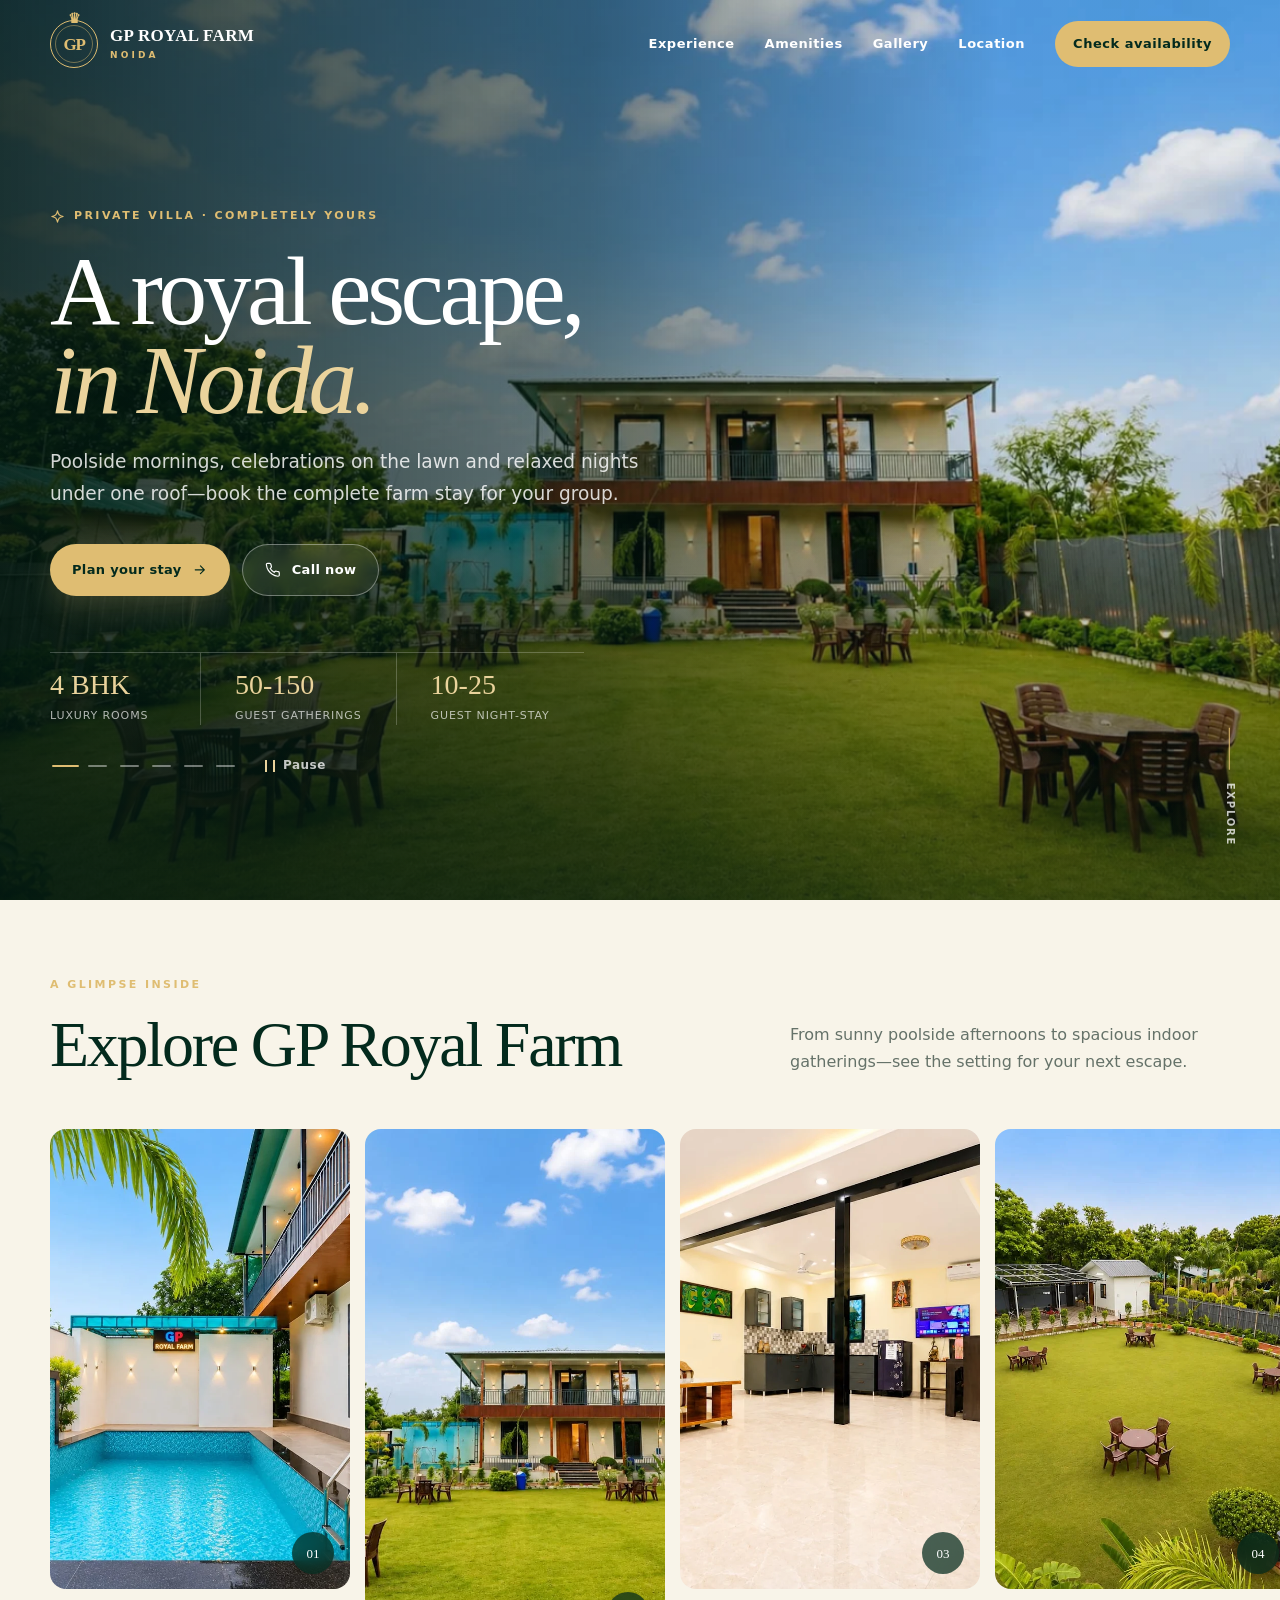
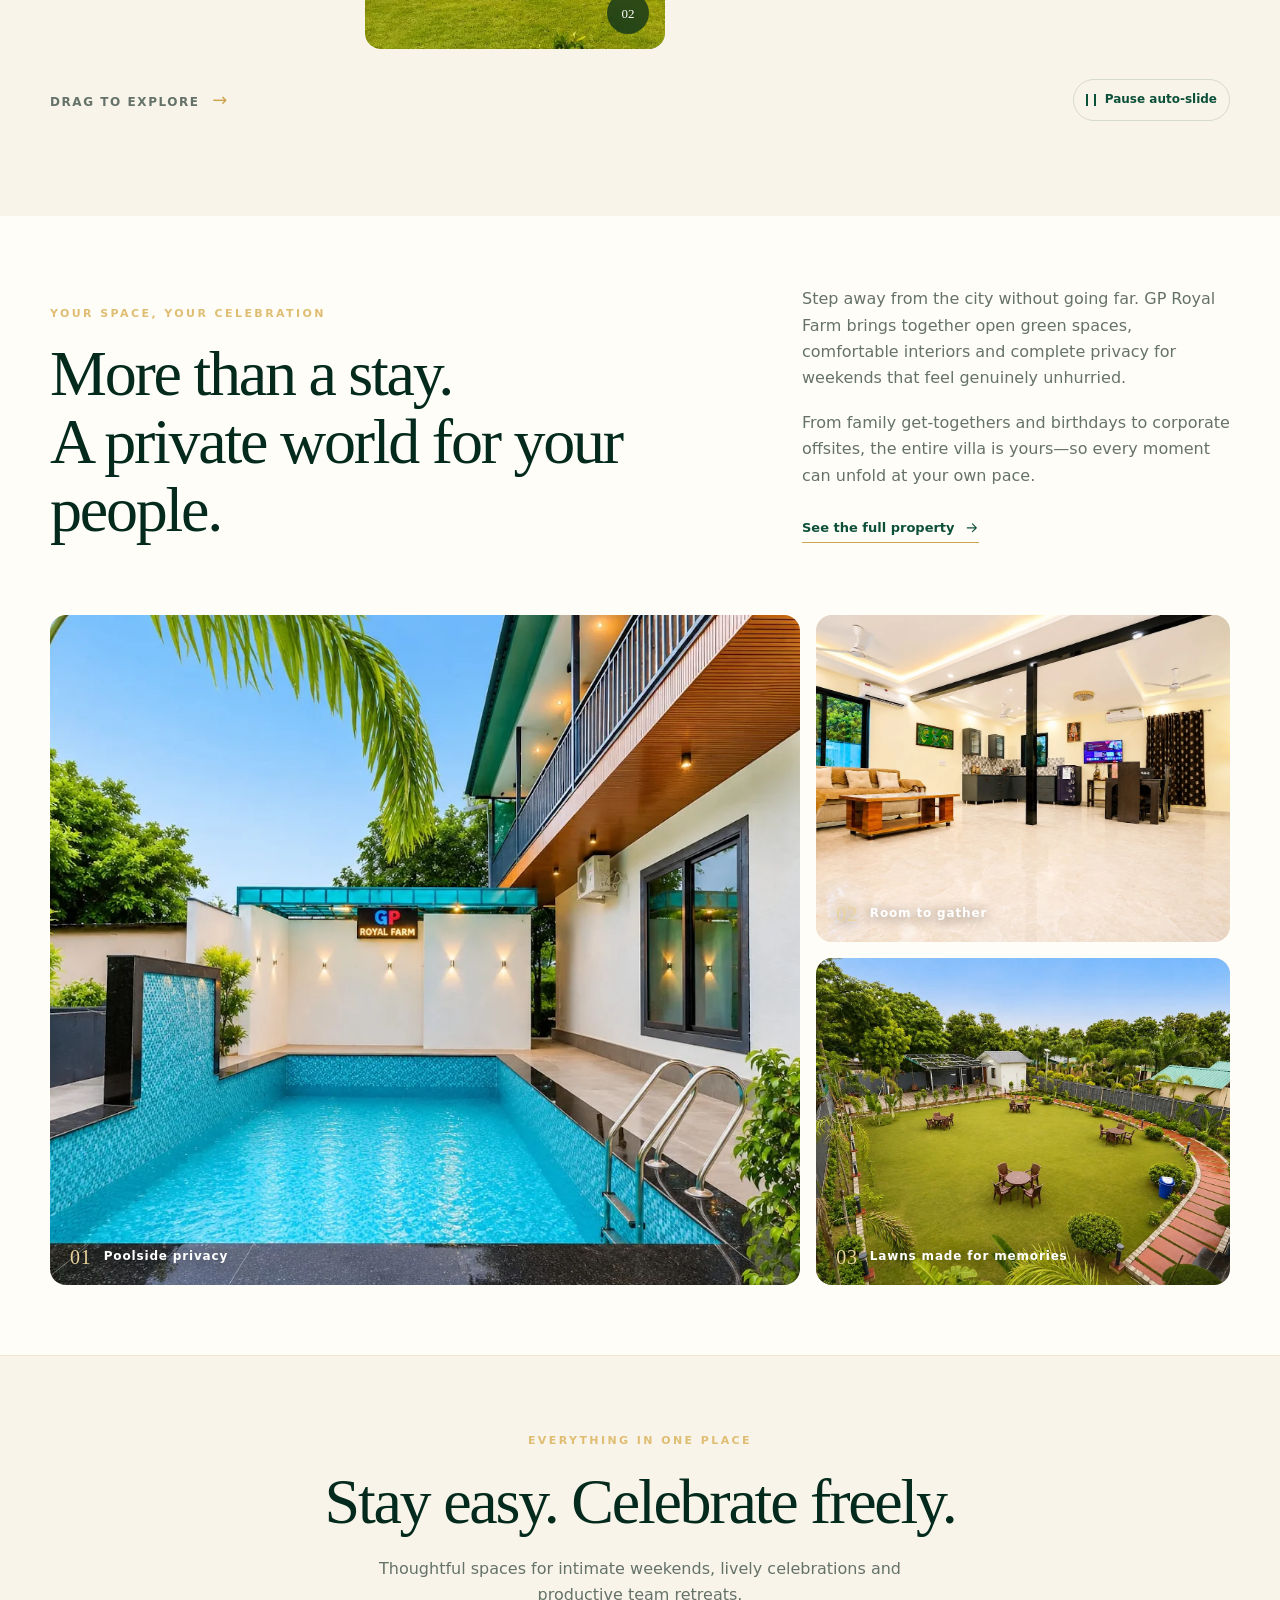
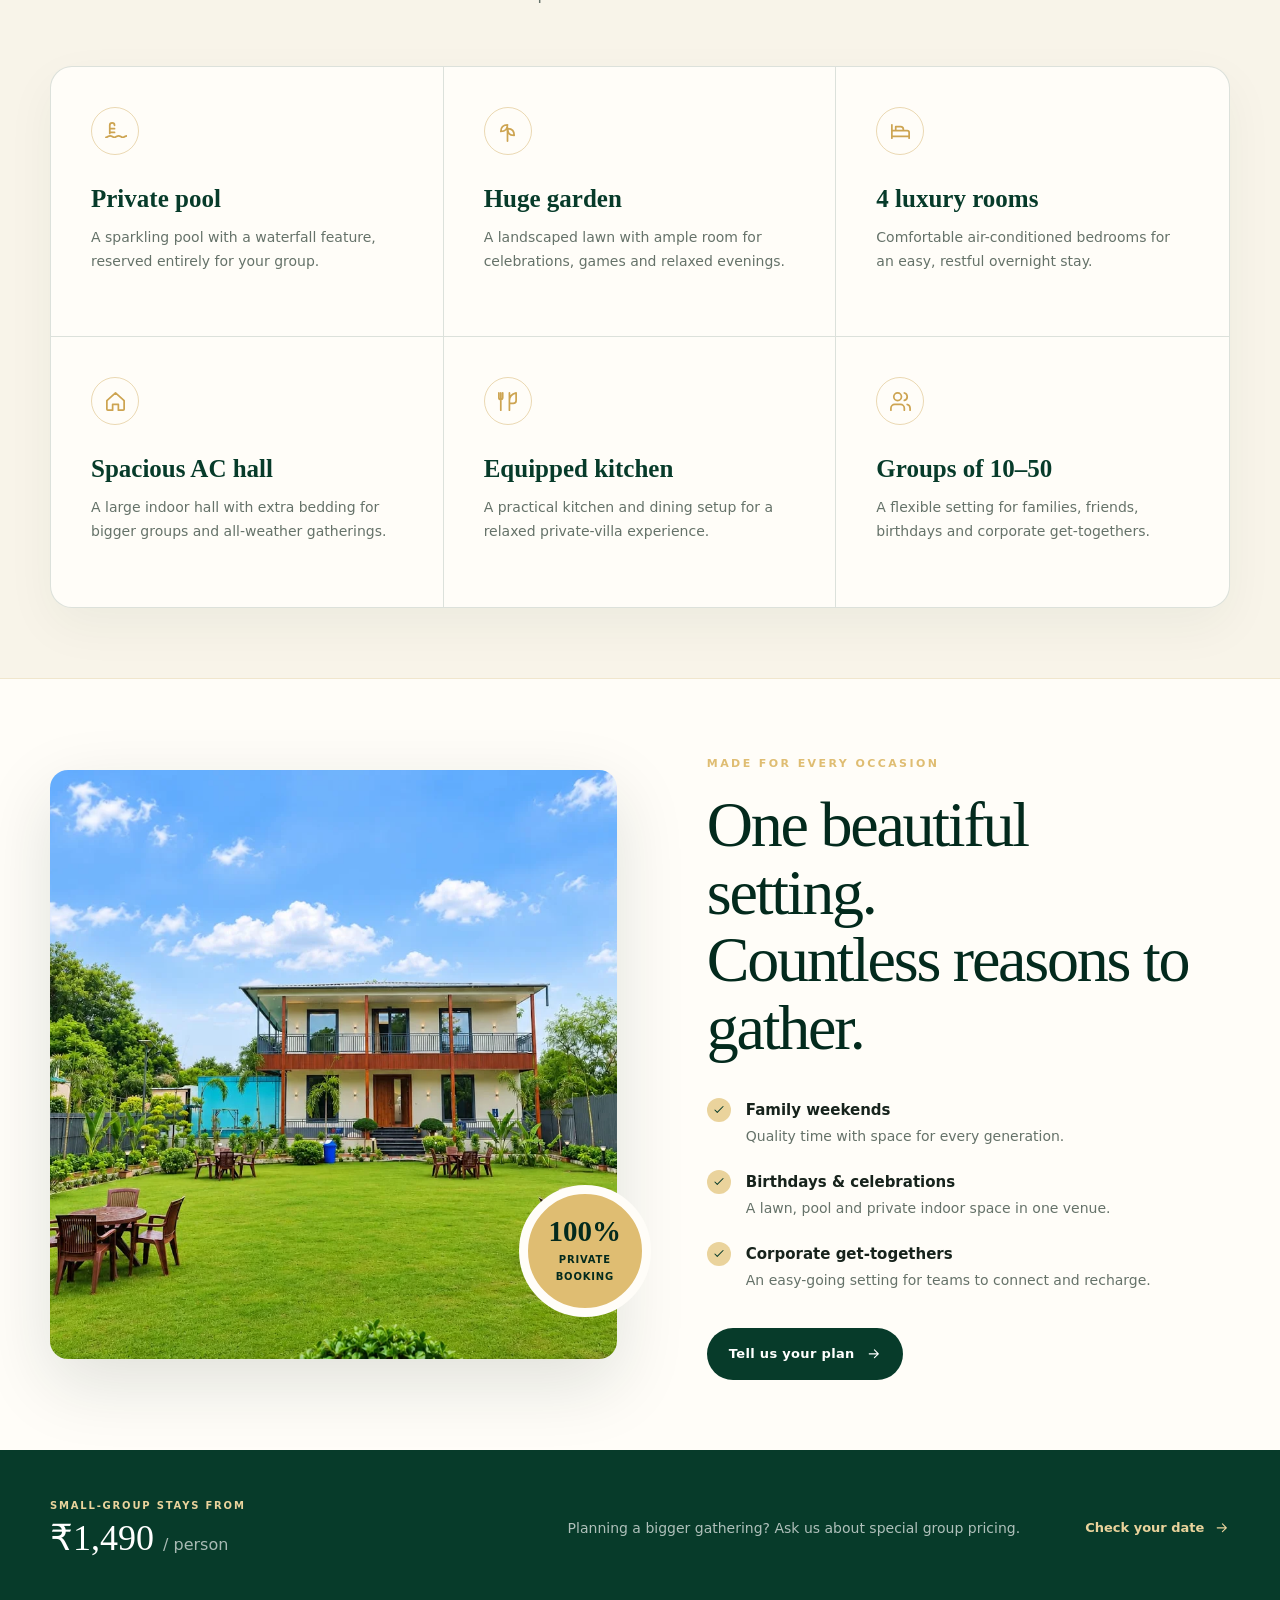
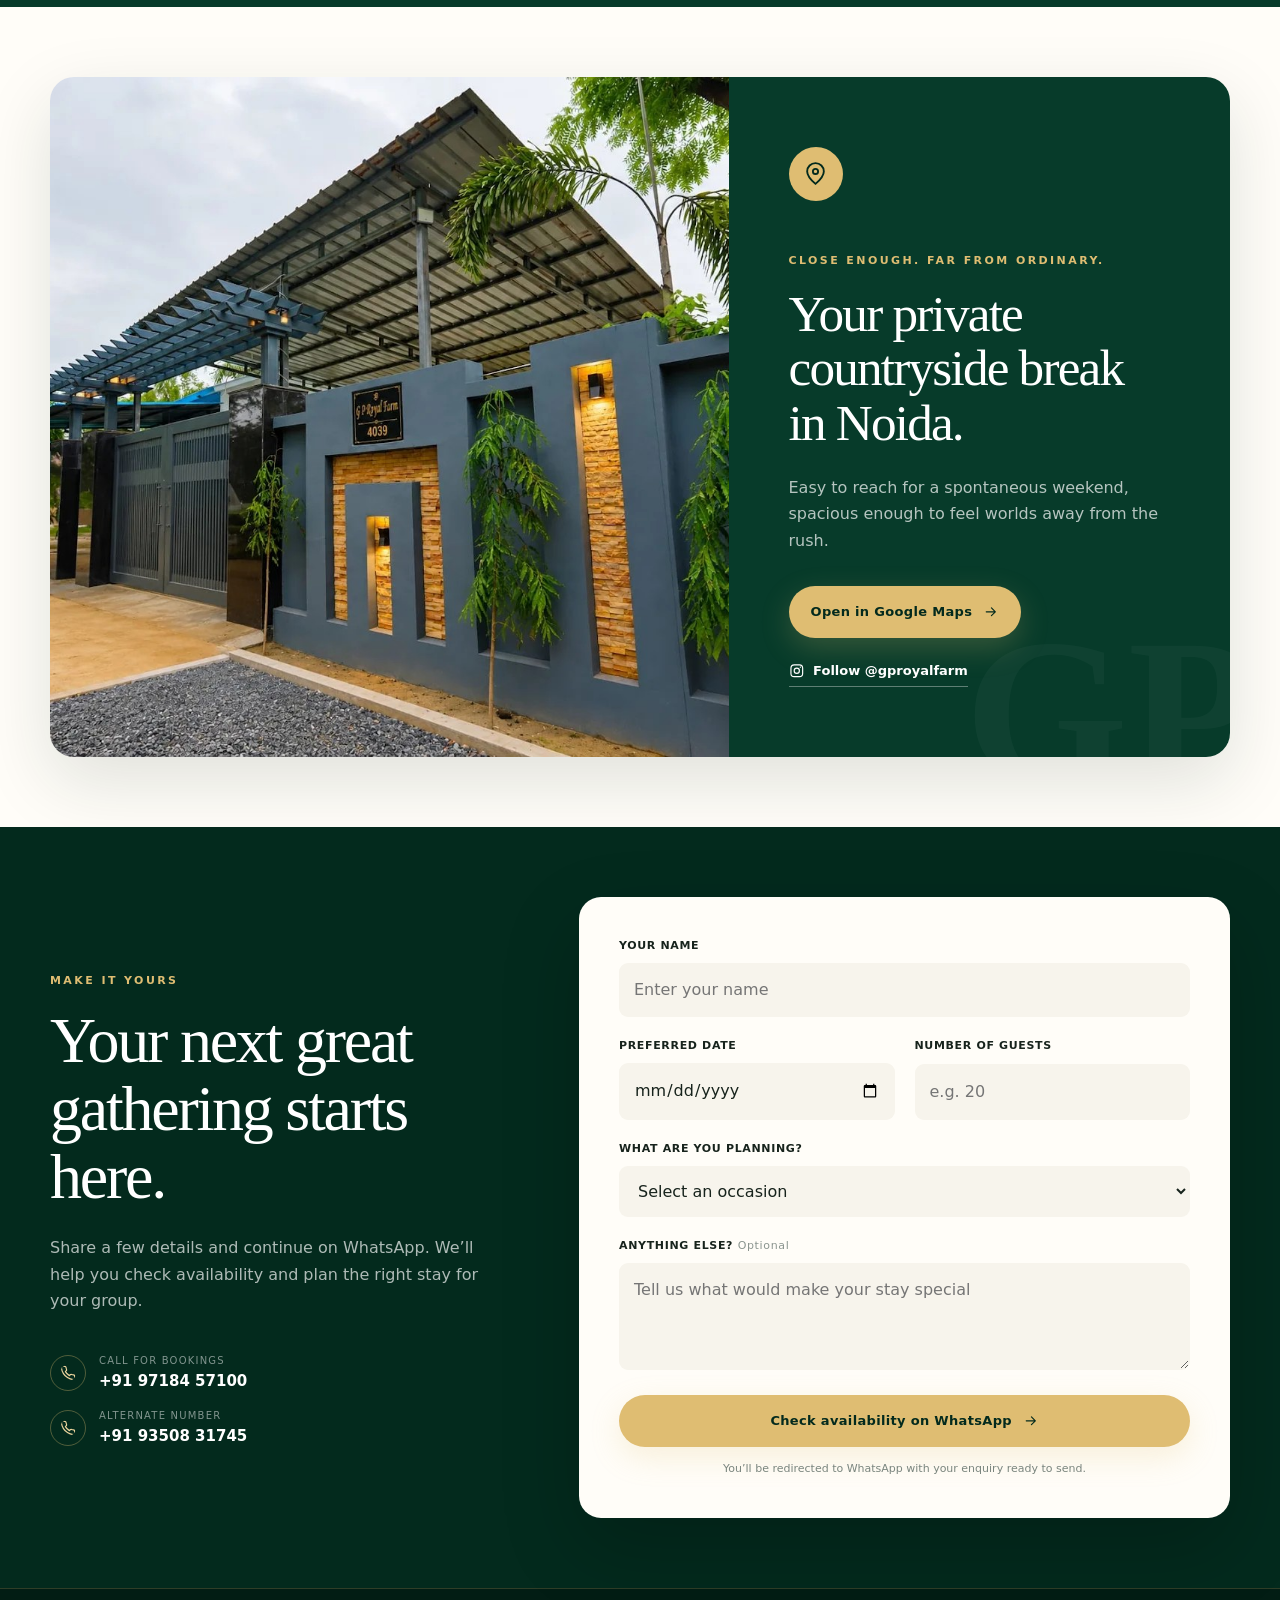
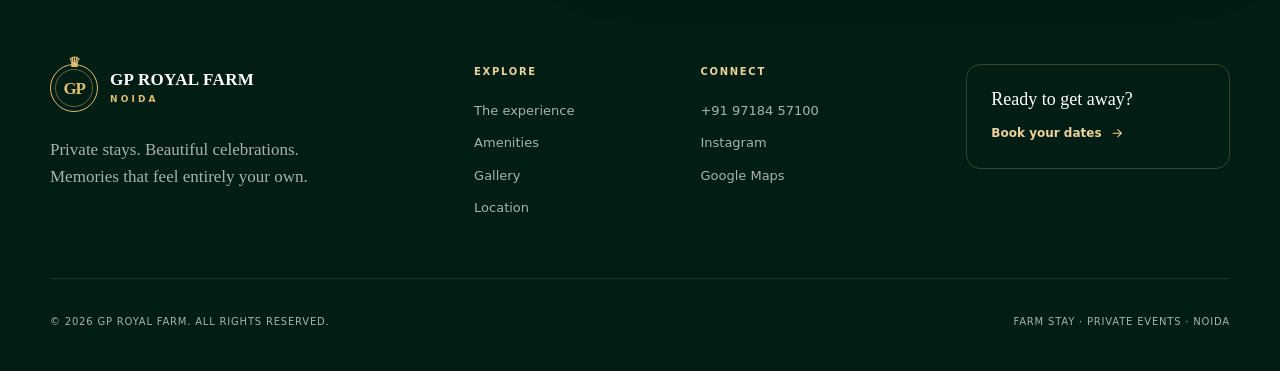
==== commit 99ad3a8c: "Add files via upload" ====
--- a/index.html
+++ b/index.html
@@ -19,7 +19,7 @@
       "@type": "LodgingBusiness",
       "name": "GP Royal Farm",
       "description": "Private farm stay and event villa with a swimming pool and large garden in Noida.",
-      "telephone": ["+91-8700022385", "+91-9719857200"],
+      "telephone": ["+91-9718457100", "+91-9350831745"],
       "address": {"@type":"PostalAddress","addressLocality":"Noida","addressRegion":"Uttar Pradesh","addressCountry":"IN"},
       "priceRange": "₹₹",
       "image": ["assets/images/10.webp", "assets/images/1.webp", "assets/images/18.webp"],
@@ -67,7 +67,7 @@
                 <p>Poolside mornings, celebrations on the lawn and relaxed nights under one roof—book the complete farm stay for your group.</p>
                 <div class="hero-actions">
                     <a class="button button-gold" href="#book">Plan your stay <svg aria-hidden="true" viewBox="0 0 24 24" fill="none" stroke="currentColor" stroke-width="1.8" stroke-linecap="round" stroke-linejoin="round"><path d="M5 12h14m-6-6 6 6-6 6"/></svg></a>
-                    <a class="button button-glass" href="tel:+918700022385"><svg aria-hidden="true" viewBox="0 0 24 24" fill="none" stroke="currentColor" stroke-width="1.8" stroke-linecap="round" stroke-linejoin="round"><path d="M22 16.92v3a2 2 0 0 1-2.18 2 19.8 19.8 0 0 1-8.63-3.07 19.5 19.5 0 0 1-6-6A19.8 19.8 0 0 1 2.12 4.2 2 2 0 0 1 4.11 2h3a2 2 0 0 1 2 1.72c.13.96.36 1.9.69 2.8a2 2 0 0 1-.45 2.11L8.09 9.91a16 16 0 0 0 6 6l1.27-1.27a2 2 0 0 1 2.11-.45c.9.33 1.84.56 2.8.69A2 2 0 0 1 22 16.92Z"/></svg> Call now</a>
+                    <a class="button button-glass" href="tel:+919718457100"><svg aria-hidden="true" viewBox="0 0 24 24" fill="none" stroke="currentColor" stroke-width="1.8" stroke-linecap="round" stroke-linejoin="round"><path d="M22 16.92v3a2 2 0 0 1-2.18 2 19.8 19.8 0 0 1-8.63-3.07 19.5 19.5 0 0 1-6-6A19.8 19.8 0 0 1 2.12 4.2 2 2 0 0 1 4.11 2h3a2 2 0 0 1 2 1.72c.13.96.36 1.9.69 2.8a2 2 0 0 1-.45 2.11L8.09 9.91a16 16 0 0 0 6 6l1.27-1.27a2 2 0 0 1 2.11-.45c.9.33 1.84.56 2.8.69A2 2 0 0 1 22 16.92Z"/></svg> Call now</a>
                 </div>
                 <div class="hero-facts" aria-label="Property highlights">
                     <div><strong>4 BHK</strong><span>Luxury rooms</span></div>
@@ -293,8 +293,8 @@
                     <h2>Your next great gathering starts here.</h2>
                     <p>Share a few details and continue on WhatsApp. We’ll help you check availability and plan the right stay for your group.</p>
                     <div class="contact-links">
-                        <a href="tel:+918700022385"><svg aria-hidden="true" viewBox="0 0 24 24" fill="none" stroke="currentColor" stroke-width="1.8" stroke-linecap="round" stroke-linejoin="round"><path d="M22 16.92v3a2 2 0 0 1-2.18 2 19.8 19.8 0 0 1-8.63-3.07 19.5 19.5 0 0 1-6-6A19.8 19.8 0 0 1 2.12 4.2 2 2 0 0 1 4.11 2h3a2 2 0 0 1 2 1.72c.13.96.36 1.9.69 2.8a2 2 0 0 1-.45 2.11L8.09 9.91a16 16 0 0 0 6 6l1.27-1.27a2 2 0 0 1 2.11-.45c.9.33 1.84.56 2.8.69A2 2 0 0 1 22 16.92Z"/></svg><span><small>Call for bookings</small><strong>+91 87000 22385</strong></span></a>
-                        <a href="tel:+919719857200"><svg aria-hidden="true" viewBox="0 0 24 24" fill="none" stroke="currentColor" stroke-width="1.8" stroke-linecap="round" stroke-linejoin="round"><path d="M22 16.92v3a2 2 0 0 1-2.18 2 19.8 19.8 0 0 1-8.63-3.07 19.5 19.5 0 0 1-6-6A19.8 19.8 0 0 1 2.12 4.2 2 2 0 0 1 4.11 2h3a2 2 0 0 1 2 1.72c.13.96.36 1.9.69 2.8a2 2 0 0 1-.45 2.11L8.09 9.91a16 16 0 0 0 6 6l1.27-1.27a2 2 0 0 1 2.11-.45c.9.33 1.84.56 2.8.69A2 2 0 0 1 22 16.92Z"/></svg><span><small>Alternate number</small><strong>+91 97198 57200</strong></span></a>
+                        <a href="tel:+919718457100"><svg aria-hidden="true" viewBox="0 0 24 24" fill="none" stroke="currentColor" stroke-width="1.8" stroke-linecap="round" stroke-linejoin="round"><path d="M22 16.92v3a2 2 0 0 1-2.18 2 19.8 19.8 0 0 1-8.63-3.07 19.5 19.5 0 0 1-6-6A19.8 19.8 0 0 1 2.12 4.2 2 2 0 0 1 4.11 2h3a2 2 0 0 1 2 1.72c.13.96.36 1.9.69 2.8a2 2 0 0 1-.45 2.11L8.09 9.91a16 16 0 0 0 6 6l1.27-1.27a2 2 0 0 1 2.11-.45c.9.33 1.84.56 2.8.69A2 2 0 0 1 22 16.92Z"/></svg><span><small>Call for bookings</small><strong>+91 97184 57100</strong></span></a>
+                        <a href="tel:+919350831745"><svg aria-hidden="true" viewBox="0 0 24 24" fill="none" stroke="currentColor" stroke-width="1.8" stroke-linecap="round" stroke-linejoin="round"><path d="M22 16.92v3a2 2 0 0 1-2.18 2 19.8 19.8 0 0 1-8.63-3.07 19.5 19.5 0 0 1-6-6A19.8 19.8 0 0 1 2.12 4.2 2 2 0 0 1 4.11 2h3a2 2 0 0 1 2 1.72c.13.96.36 1.9.69 2.8a2 2 0 0 1-.45 2.11L8.09 9.91a16 16 0 0 0 6 6l1.27-1.27a2 2 0 0 1 2.11-.45c.9.33 1.84.56 2.8.69A2 2 0 0 1 22 16.92Z"/></svg><span><small>Alternate number</small><strong>+91 93508 31745</strong></span></a>
                     </div>
                 </div>
                 <form class="booking-form reveal" id="booking-form">
@@ -351,7 +351,7 @@
             </div>
             <div class="footer-nav">
                 <strong>Connect</strong>
-                <a href="tel:+918700022385">+91 87000 22385</a>
+                <a href="tel:+919718457100">+91 97184 57100</a>
                 <a href="https://www.instagram.com/gproyalfarm/" target="_blank" rel="noopener">Instagram</a>
                 <a href="https://share.google/dzl1F5Aoi3qftJIQN" target="_blank" rel="noopener">Google Maps</a>
             </div>
@@ -367,7 +367,7 @@
     </footer>
 
     <div class="mobile-book-bar">
-        <a href="tel:+918700022385"><svg aria-hidden="true" viewBox="0 0 24 24" fill="none" stroke="currentColor" stroke-width="1.8" stroke-linecap="round" stroke-linejoin="round"><path d="M22 16.92v3a2 2 0 0 1-2.18 2 19.8 19.8 0 0 1-8.63-3.07 19.5 19.5 0 0 1-6-6A19.8 19.8 0 0 1 2.12 4.2 2 2 0 0 1 4.11 2h3a2 2 0 0 1 2 1.72c.13.96.36 1.9.69 2.8a2 2 0 0 1-.45 2.11L8.09 9.91a16 16 0 0 0 6 6l1.27-1.27a2 2 0 0 1 2.11-.45c.9.33 1.84.56 2.8.69A2 2 0 0 1 22 16.92Z"/></svg> Call</a>
+        <a href="tel:+919718457100"><svg aria-hidden="true" viewBox="0 0 24 24" fill="none" stroke="currentColor" stroke-width="1.8" stroke-linecap="round" stroke-linejoin="round"><path d="M22 16.92v3a2 2 0 0 1-2.18 2 19.8 19.8 0 0 1-8.63-3.07 19.5 19.5 0 0 1-6-6A19.8 19.8 0 0 1 2.12 4.2 2 2 0 0 1 4.11 2h3a2 2 0 0 1 2 1.72c.13.96.36 1.9.69 2.8a2 2 0 0 1-.45 2.11L8.09 9.91a16 16 0 0 0 6 6l1.27-1.27a2 2 0 0 1 2.11-.45c.9.33 1.84.56 2.8.69A2 2 0 0 1 22 16.92Z"/></svg> Call</a>
         <a href="#book"><svg aria-hidden="true" viewBox="0 0 24 24" fill="none" stroke="currentColor" stroke-width="1.8" stroke-linecap="round" stroke-linejoin="round"><rect x="3" y="5" width="18" height="16" rx="2"/><path d="M16 3v4M8 3v4M3 10h18"/></svg> Check availability</a>
     </div>
 
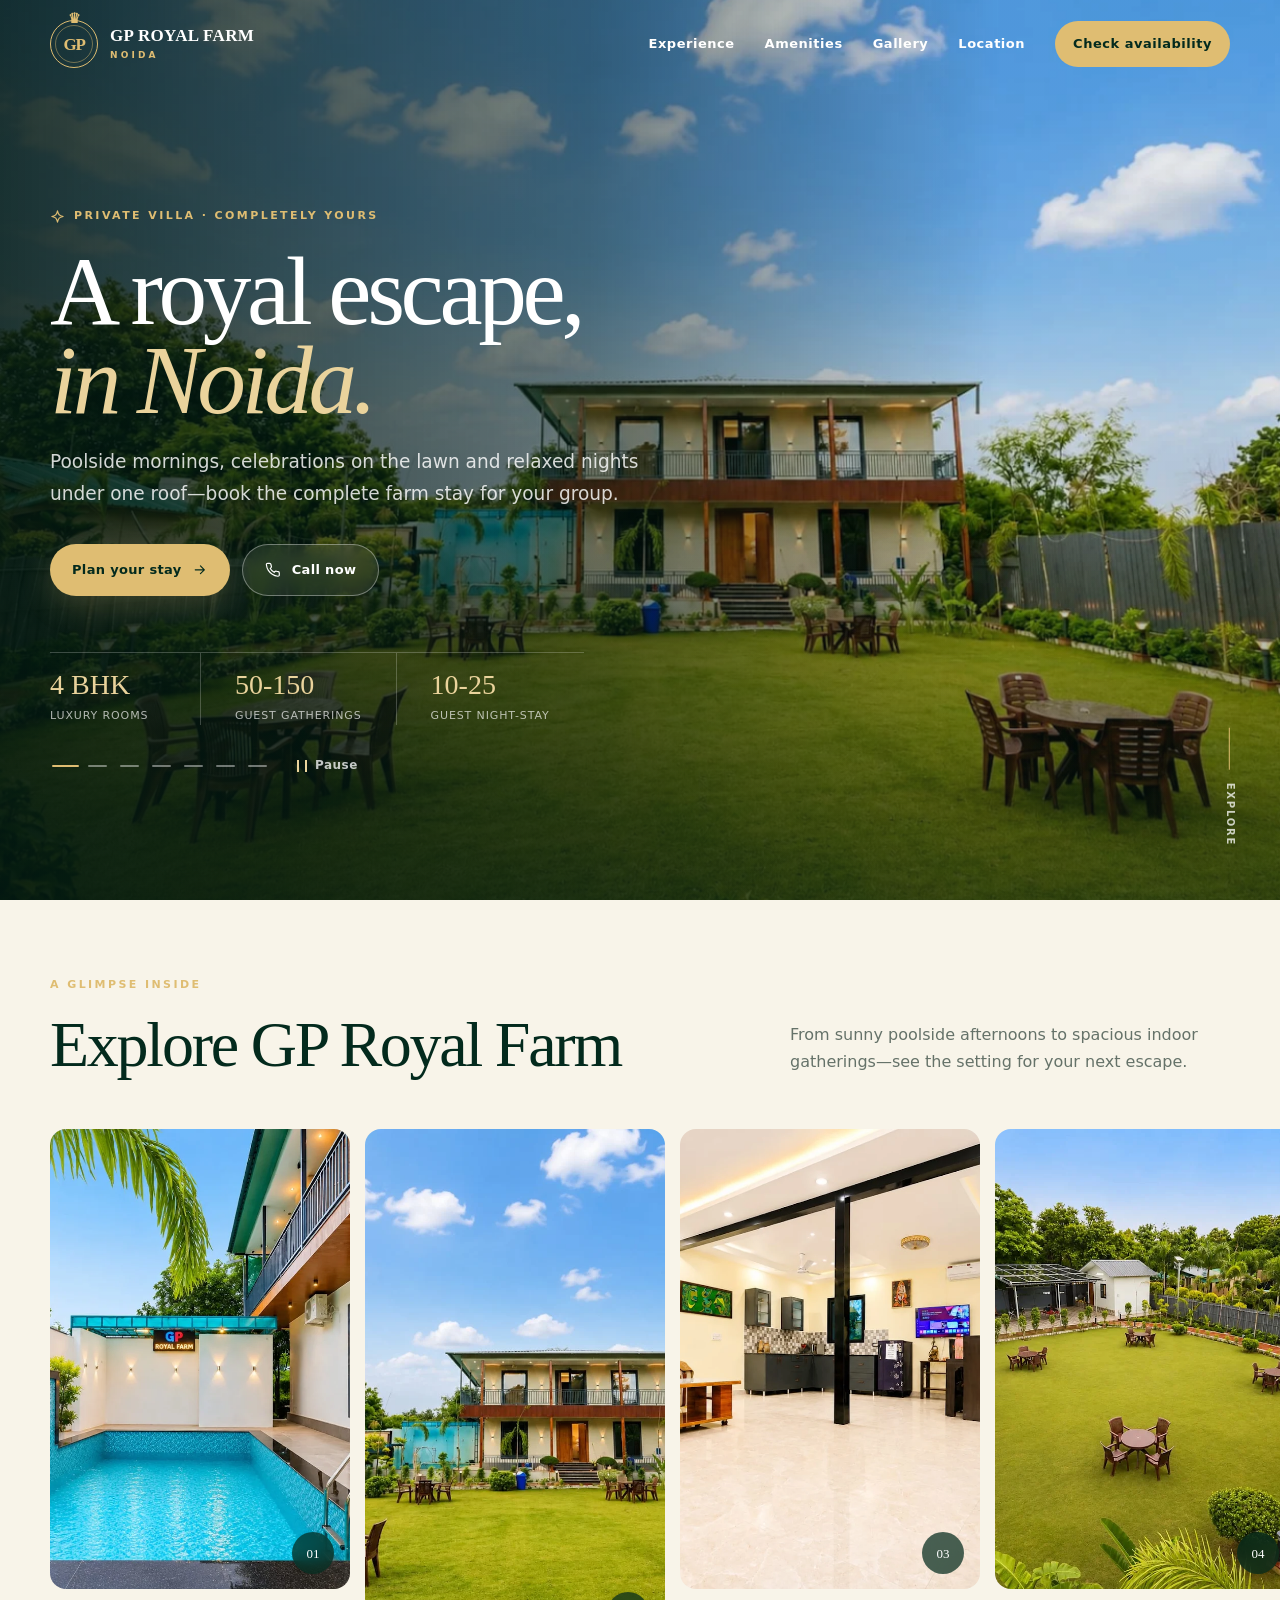
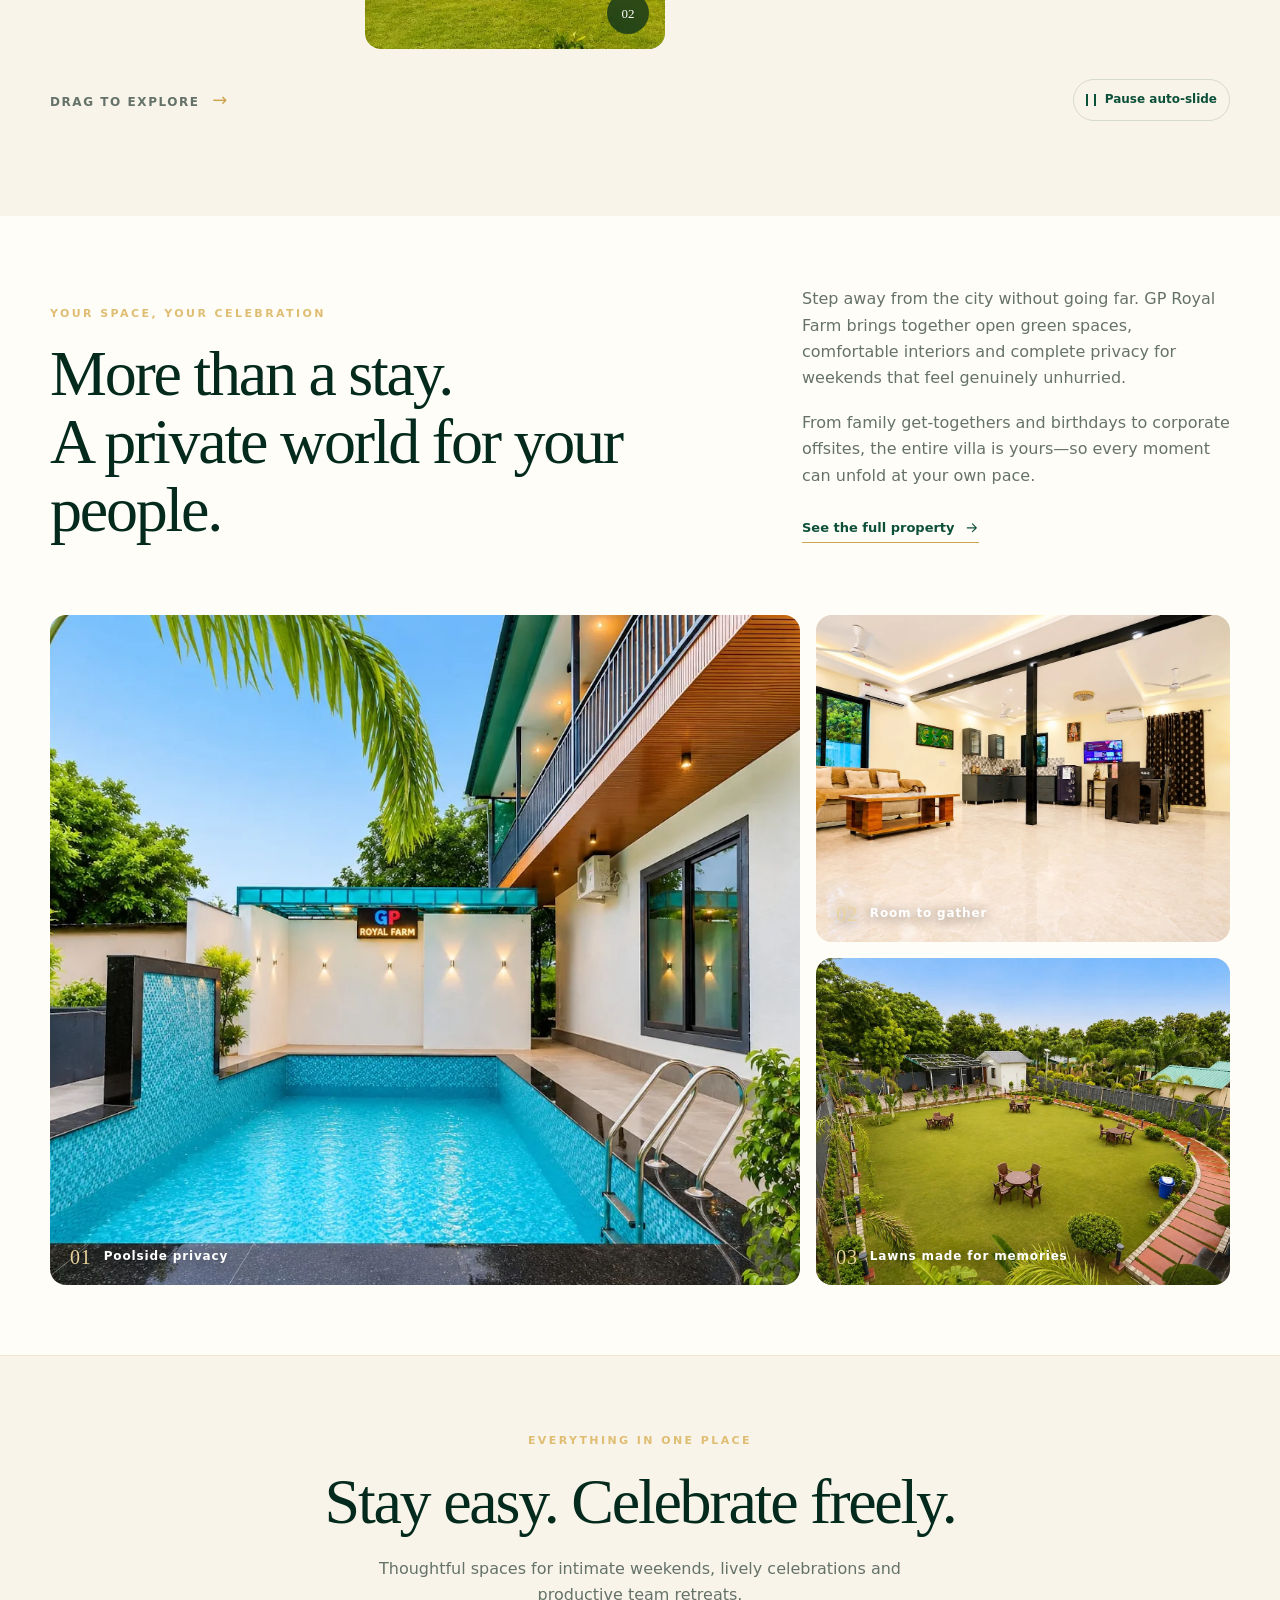
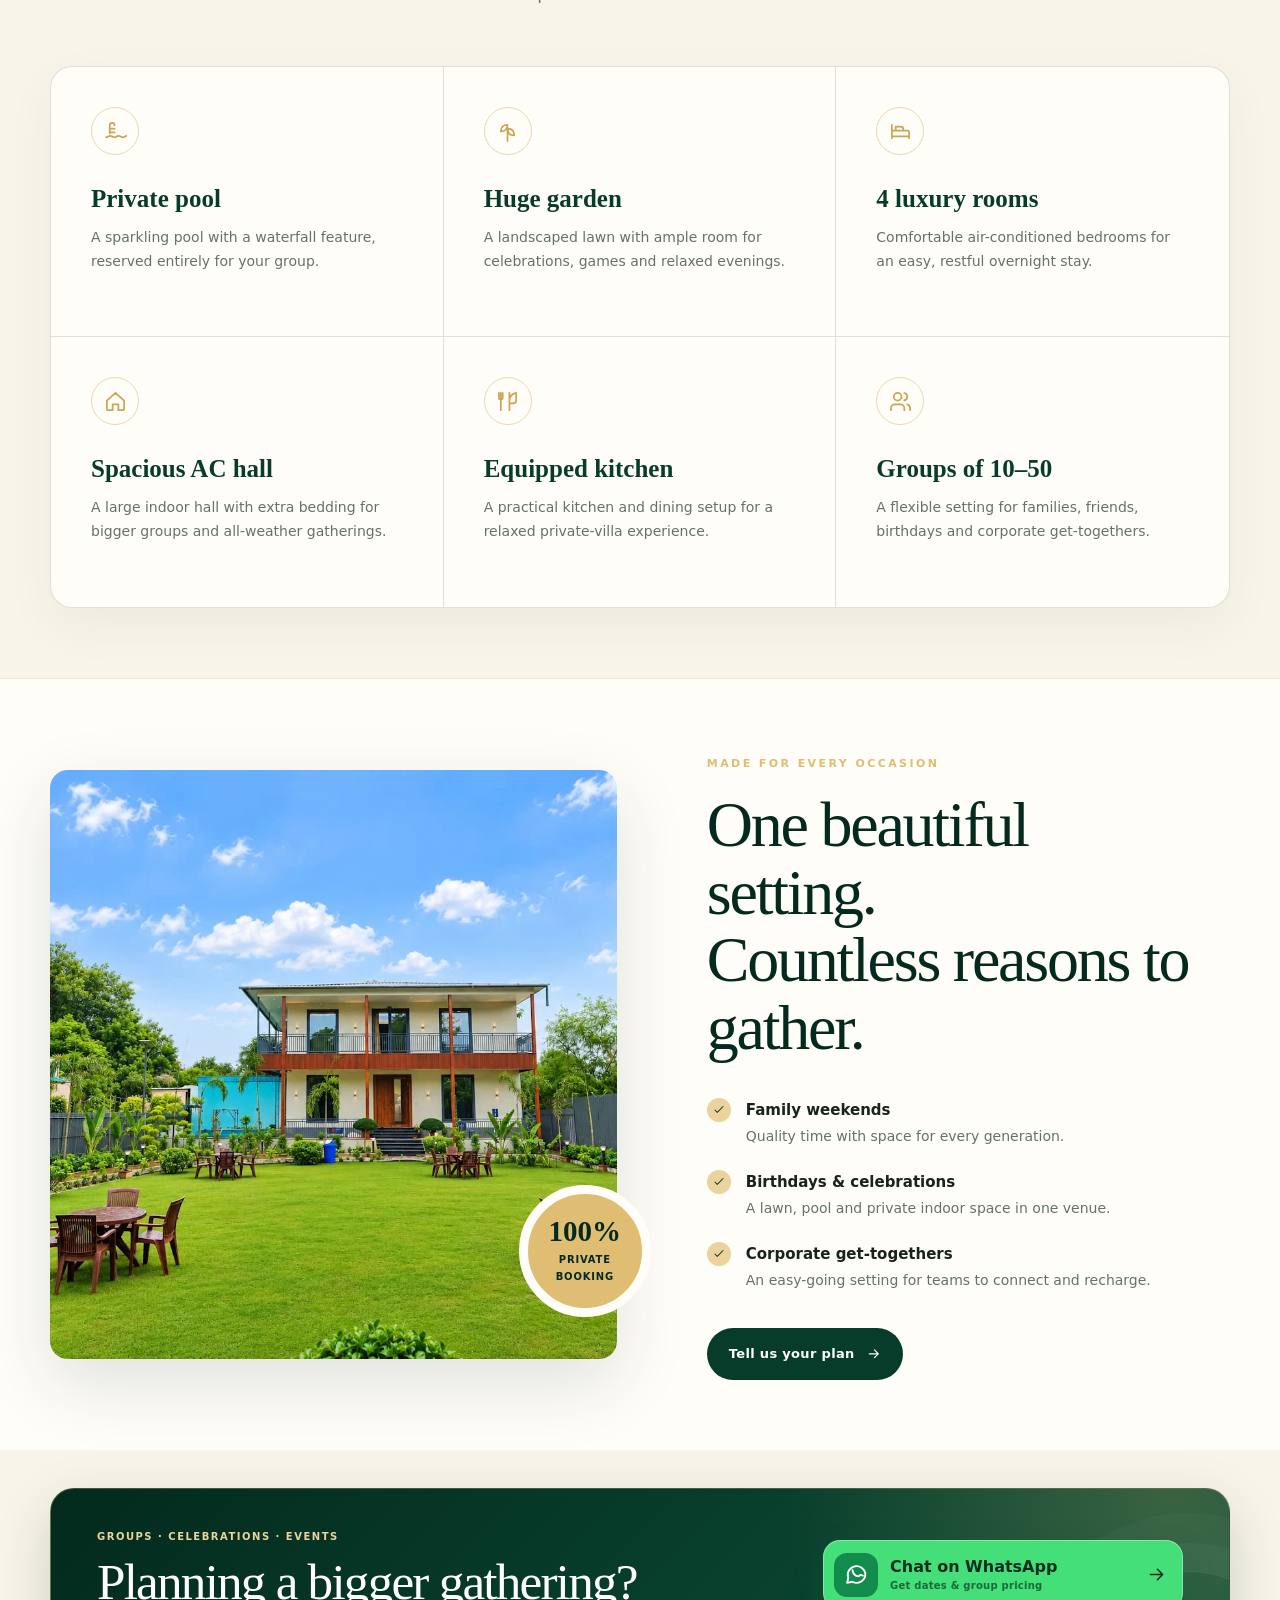
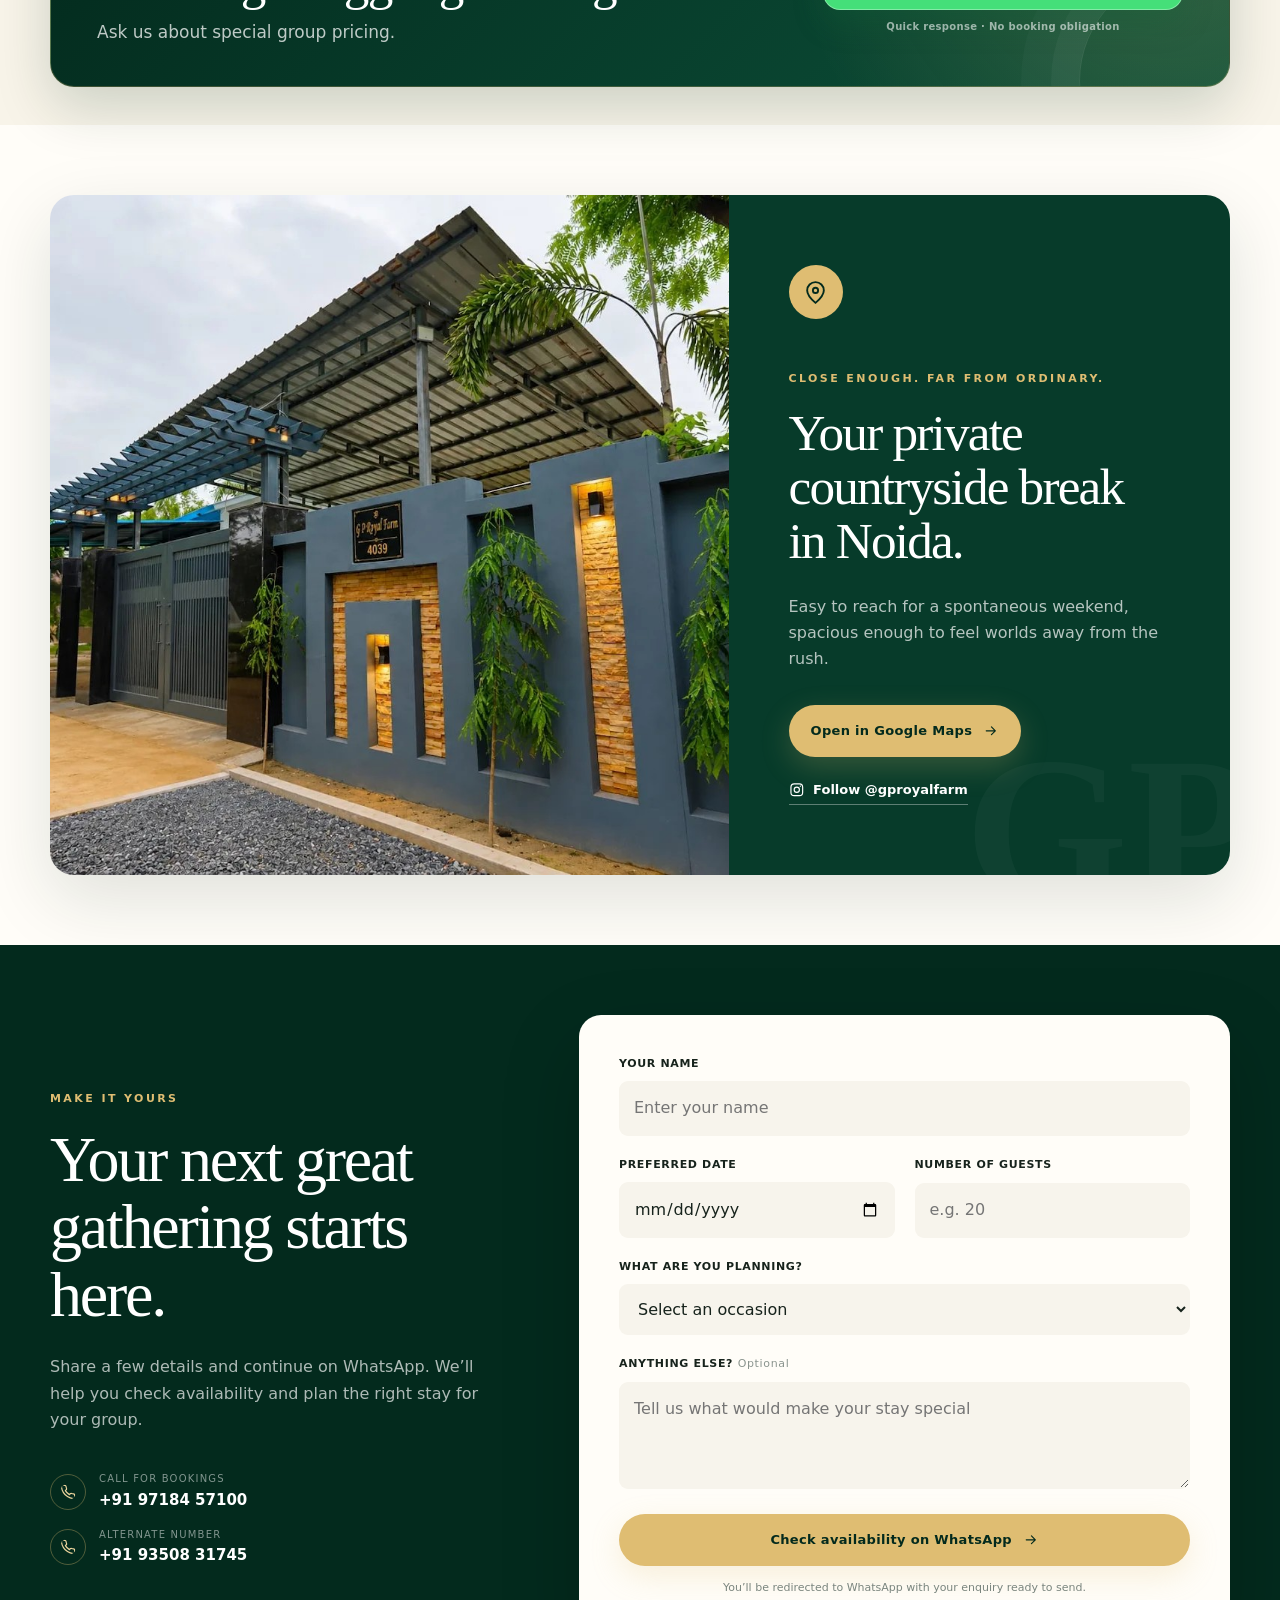
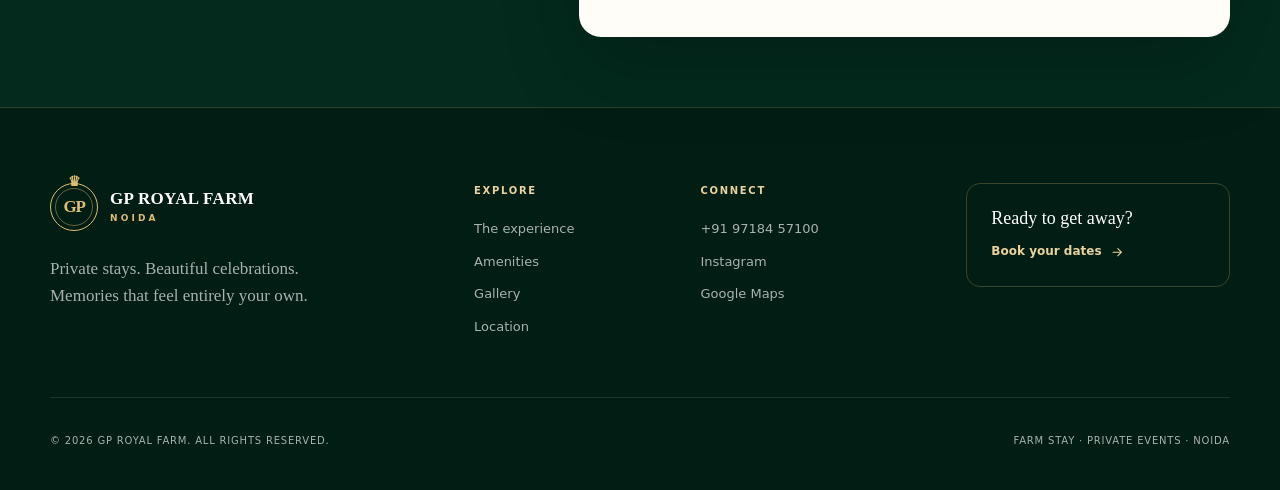
==== commit de769a2b: "Improve mobile navigation and booking CTAs" ====
--- a/index.html
+++ b/index.html
@@ -12,7 +12,7 @@
     <meta property="og:type" content="website">
     <meta name="twitter:card" content="summary_large_image">
     <link rel="icon" href="data:image/svg+xml,<svg xmlns=%22http://www.w3.org/2000/svg%22 viewBox=%220 0 100 100%22><rect width=%22100%22 height=%22100%22 rx=%2220%22 fill=%22%23073b2a%22/><text x=%2250%22 y=%2265%22 font-size=%2250%22 text-anchor=%22middle%22 fill=%22%23d7ad5a%22 font-family=%22Georgia%22>GP</text></svg>">
-    <link rel="stylesheet" href="assets/css/styles.css?v=1.2">
+    <link rel="stylesheet" href="assets/css/styles.css?v=1.4">
     <script type="application/ld+json">
     {
       "@context": "https://schema.org",
@@ -40,11 +40,19 @@
                 <span></span><span></span><span></span>
             </button>
             <nav class="site-nav" id="site-nav" aria-label="Primary navigation">
+                <div class="mobile-menu-intro">
+                    <span>Your private escape</span>
+                    <p>Stay, celebrate and unwind in complete privacy.</p>
+                </div>
                 <a href="#experience">Experience</a>
                 <a href="#amenities">Amenities</a>
                 <a href="#gallery">Gallery</a>
                 <a href="#location">Location</a>
                 <a class="nav-cta" href="#book">Check availability</a>
+                <div class="mobile-menu-contact">
+                    <a href="https://wa.me/919718457100?text=Hi%20GP%20Royal%20Farm%2C%20I%27d%20like%20to%20check%20availability." target="_blank" rel="noopener"><svg aria-hidden="true" viewBox="0 0 24 24" fill="none" stroke="currentColor" stroke-width="1.8" stroke-linecap="round" stroke-linejoin="round"><path d="M20.5 11.5a8.5 8.5 0 0 1-12.6 7.45L3 20l1.08-4.62A8.5 8.5 0 1 1 20.5 11.5Z"/><path d="M8.2 7.8c.35 3.5 2.5 5.65 6 6l1.1-1.2c.2-.2.48-.27.75-.18l2.05.68"/></svg><span><small>WhatsApp</small><strong>Chat with us</strong></span></a>
+                    <a href="tel:+919718457100"><svg aria-hidden="true" viewBox="0 0 24 24" fill="none" stroke="currentColor" stroke-width="1.8" stroke-linecap="round" stroke-linejoin="round"><path d="M22 16.92v3a2 2 0 0 1-2.18 2 19.8 19.8 0 0 1-8.63-3.07 19.5 19.5 0 0 1-6-6A19.8 19.8 0 0 1 2.12 4.2 2 2 0 0 1 4.11 2h3a2 2 0 0 1 2 1.72c.13.96.36 1.9.69 2.8a2 2 0 0 1-.45 2.11L8.09 9.91a16 16 0 0 0 6 6l1.27-1.27a2 2 0 0 1 2.11-.45c.9.33 1.84.56 2.8.69A2 2 0 0 1 22 16.92Z"/></svg><span><small>Call now</small><strong>97184 57100</strong></span></a>
+                </div>
             </nav>
         </div>
     </header>
@@ -76,18 +84,19 @@
                 </div>
                 <div class="hero-slider-controls" aria-label="Featured property photos">
                     <div class="hero-slider-dots">
-                        <button class="is-active" type="button" data-hero-slide="0" aria-label="Show pool photo" aria-current="true"><span></span></button>
-                        <button type="button" data-hero-slide="1" aria-label="Show garden photo"><span></span></button>
-                        <button type="button" data-hero-slide="2" aria-label="Show bedroom photo"><span></span></button>
-                        <button type="button" data-hero-slide="3" aria-label="Show hall photo"><span></span></button>
-                        <button type="button" data-hero-slide="4" aria-label="Show balcony photo"><span></span></button>
-                        <button type="button" data-hero-slide="5" aria-label="Show kitchen photo"><span></span></button>
+                        <button class="is-active" type="button" data-hero-slide="0" aria-label="Show villa and lawn photo" aria-current="true"><span></span></button>
+                        <button type="button" data-hero-slide="1" aria-label="Show pool photo"><span></span></button>
+                        <button type="button" data-hero-slide="2" aria-label="Show garden photo"><span></span></button>
+                        <button type="button" data-hero-slide="3" aria-label="Show bedroom photo"><span></span></button>
+                        <button type="button" data-hero-slide="4" aria-label="Show hall photo"><span></span></button>
+                        <button type="button" data-hero-slide="5" aria-label="Show balcony photo"><span></span></button>
+                        <button type="button" data-hero-slide="6" aria-label="Show kitchen photo"><span></span></button>
                     </div>
                     <button class="hero-slider-toggle" type="button" aria-label="Pause slideshow">
                         <span class="pause-icon" aria-hidden="true"></span>
                         <span class="hero-slider-toggle-text">Pause</span>
                     </button>
-                    <span class="sr-only" data-hero-status aria-live="polite">Pool photo, 1 of 6</span>
+                    <span class="sr-only" data-hero-status aria-live="polite">Villa and lawn photo, 1 of 7</span>
                 </div>
             </div>
             <a class="scroll-cue" href="#experience" aria-label="Explore the property"><span></span>Explore</a>
@@ -260,11 +269,23 @@
             </div>
         </section>
 
-        <section class="rate-strip" aria-label="Starting price">
-            <div class="container rate-inner">
-                <div><span>Small-group stays from</span><strong>₹1,490 <small>/ person</small></strong></div>
-                <p>Planning a bigger gathering? Ask us about special group pricing.</p>
-                <a href="#book">Check your date <svg aria-hidden="true" viewBox="0 0 24 24" fill="none" stroke="currentColor" stroke-width="1.8" stroke-linecap="round" stroke-linejoin="round"><path d="M5 12h14m-6-6 6 6-6 6"/></svg></a>
+        <section class="group-chat-cta" aria-labelledby="group-chat-title">
+            <div class="container">
+                <div class="group-chat-card reveal">
+                    <div class="group-chat-copy">
+                        <span class="group-chat-kicker">Groups · Celebrations · Events</span>
+                        <h2 id="group-chat-title">Planning a bigger gathering?</h2>
+                        <p>Ask us about special group pricing.</p>
+                    </div>
+                    <div class="group-chat-action">
+                        <a class="group-chat-button" href="https://wa.me/919718457100?text=Hi%20GP%20Royal%20Farm%2C%20I%27m%20planning%20a%20bigger%20gathering.%20Please%20share%20special%20group%20pricing." target="_blank" rel="noopener" aria-label="Chat on WhatsApp about special group pricing">
+                            <span class="group-chat-icon"><svg aria-hidden="true" viewBox="0 0 24 24" fill="none" stroke="currentColor" stroke-width="1.8" stroke-linecap="round" stroke-linejoin="round"><path d="M20.5 11.5a8.5 8.5 0 0 1-12.6 7.45L3 20l1.08-4.62A8.5 8.5 0 1 1 20.5 11.5Z"/><path d="M8.2 7.8c.35 3.5 2.5 5.65 6 6l1.1-1.2c.2-.2.48-.27.75-.18l2.05.68"/></svg></span>
+                            <span><strong>Chat on WhatsApp</strong><small>Get dates &amp; group pricing</small></span>
+                            <svg aria-hidden="true" viewBox="0 0 24 24" fill="none" stroke="currentColor" stroke-width="1.8" stroke-linecap="round" stroke-linejoin="round"><path d="M5 12h14m-6-6 6 6-6 6"/></svg>
+                        </a>
+                        <span class="group-chat-note">Quick response · No booking obligation</span>
+                    </div>
+                </div>
             </div>
         </section>
 
@@ -378,6 +399,6 @@
         <button class="lightbox-next" type="button" aria-label="Next photo">›</button>
     </dialog>
 
-    <script src="assets/js/app.js?v=1.2" defer></script>
+    <script src="assets/js/app.js?v=1.4" defer></script>
 </body>
 </html>
--- a/assets/css/styles.css
+++ b/assets/css/styles.css
@@ -49,14 +49,16 @@
 .site-nav > a:not(.nav-cta)::after { content: ''; position: absolute; left: 0; right: 100%; bottom: 6px; height: 1px; background: var(--gold-400); transition: right .25s; }
 .site-nav > a:not(.nav-cta):hover::after, .site-nav > a:not(.nav-cta):focus-visible::after { right: 0; }
 .nav-cta { padding: 12px 18px; color: var(--green-950); background: var(--gold-400); border-radius: 999px; }
+.mobile-menu-intro, .mobile-menu-contact { display: none; }
 .menu-toggle { display: none; width: 44px; height: 44px; padding: 11px; border: 0; background: transparent; color: currentColor; }
 .menu-toggle span { display: block; height: 1.5px; margin: 5px 0; background: currentColor; transition: transform .25s, opacity .25s; }
 
 .hero { position: relative; min-height: 760px; height: 100svh; color: white; background: var(--green-950); overflow: hidden; }
 .hero-media, .hero-shade { position: absolute; inset: 0; }
 .hero-media { background: var(--green-950); }
-.hero-slide { position: absolute; inset: 0; height: 100%; object-fit: cover; object-position: center 48%; opacity: 0; transform: scale(1.015); transition: opacity 1.25s ease-in-out, transform 16s ease-out; will-change: opacity, transform; }
-.hero-slide.is-active { opacity: 1; transform: scale(1.1); }
+.hero-slide { position: absolute; inset: 0; height: 100%; object-fit: cover; object-position: center 48%; opacity: 0; transform: scale(1.015); transition: opacity 1.25s ease-in-out; will-change: opacity, transform; }
+.hero-slide.is-active { opacity: 1; animation: hero-slow-zoom 3s linear both; }
+@keyframes hero-slow-zoom { from { transform: scale(1.015); } to { transform: scale(1.05); } }
 .hero-slide-balcony { object-position: center 46%; }
 .hero-shade { background: linear-gradient(90deg, rgba(3, 24, 17, .86) 0%, rgba(3, 24, 17, .53) 46%, rgba(3, 24, 17, .08) 78%), linear-gradient(0deg, rgba(3, 24, 17, .62), transparent 42%); }
 .hero-content { position: relative; z-index: 2; height: 100%; display: flex; flex-direction: column; justify-content: center; align-items: flex-start; padding-top: 90px; }
@@ -135,13 +137,31 @@
 .occasion-list > div > svg { width: 24px; height: 24px; padding: 5px; color: var(--green-900); background: var(--gold-300); border-radius: 50%; }
 .occasion-list strong { display: block; margin-bottom: 2px; color: var(--ink); font-size: 15px; }
 
-.rate-strip { padding: 48px 0; color: white; background: var(--green-900); }
-.rate-inner { display: grid; grid-template-columns: 1fr 1fr auto; gap: 42px; align-items: center; }
-.rate-inner > div span { display: block; color: var(--gold-300); font-size: 10px; font-weight: 750; letter-spacing: .18em; text-transform: uppercase; }
-.rate-inner > div strong { display: block; margin-top: 5px; font: 500 36px/1.1 var(--serif); }
-.rate-inner > div small { font: 500 16px/1 var(--sans); color: rgba(255,255,255,.65); }
-.rate-inner p { margin: 0; color: rgba(255,255,255,.68); font-size: 14px; }
-.rate-inner > a { display: inline-flex; align-items: center; gap: 10px; color: var(--gold-300); font-size: 13px; font-weight: 750; }
+.group-chat-cta { padding: 28px 0; background: var(--ivory); }
+.group-chat-card { position: relative; display: grid; gap: 24px; padding: 28px 22px; color: white; background: radial-gradient(circle at 95% 0%, rgba(223,189,114,.22), transparent 34%), linear-gradient(135deg, var(--green-950), var(--green-800)); border: 1px solid rgba(223,189,114,.26); border-radius: 24px; box-shadow: 0 20px 55px rgba(3,42,29,.18); overflow: hidden; isolation: isolate; }
+.group-chat-card::after { content: ''; position: absolute; z-index: -1; right: -70px; bottom: -105px; width: 220px; height: 220px; border: 1px solid rgba(255,255,255,.1); border-radius: 50%; box-shadow: 0 0 0 28px rgba(255,255,255,.035), 0 0 0 58px rgba(255,255,255,.025); }
+.group-chat-kicker { display: block; margin-bottom: 10px; color: var(--gold-300); font-size: 10px; font-weight: 800; letter-spacing: .15em; text-transform: uppercase; }
+.group-chat-copy h2 { max-width: 720px; margin: 0; font: 500 clamp(32px, 9vw, 46px)/1.04 var(--serif); letter-spacing: -.035em; text-wrap: balance; }
+.group-chat-copy p { margin: 10px 0 0; color: rgba(255,255,255,.74); font-size: 16px; }
+.group-chat-action { display: grid; gap: 9px; }
+.group-chat-button { width: 100%; min-height: 64px; display: grid; grid-template-columns: auto 1fr auto; align-items: center; gap: 12px; padding: 10px 15px 10px 10px; color: #052e20; background: #45df79; border: 1px solid rgba(255,255,255,.34); border-radius: 17px; box-shadow: 0 13px 30px rgba(15,100,53,.28); transition: transform .2s ease, background .2s ease, box-shadow .2s ease; }
+.group-chat-button:hover { transform: translateY(-2px); background: #5bea8a; box-shadow: 0 17px 36px rgba(15,100,53,.34); }
+.group-chat-button:focus-visible { outline: 3px solid white; outline-offset: 3px; }
+.group-chat-icon { width: 44px; height: 44px; display: grid; place-items: center; color: white; background: #128c4c; border-radius: 13px; }
+.group-chat-icon svg { width: 25px; height: 25px; }
+.group-chat-button > span:nth-child(2) { display: grid; line-height: 1.2; }
+.group-chat-button strong { font-size: 16px; font-weight: 850; }
+.group-chat-button small { margin-top: 4px; color: rgba(5,46,32,.68); font-size: 10px; font-weight: 700; letter-spacing: .025em; }
+.group-chat-button > svg { width: 21px; height: 21px; }
+.group-chat-note { color: rgba(255,255,255,.58); font-size: 10px; font-weight: 650; letter-spacing: .03em; text-align: center; }
+
+@media (min-width: 761px) {
+    .group-chat-cta { padding: 38px 0; }
+    .group-chat-card { grid-template-columns: minmax(0, 1fr) minmax(300px, 360px); align-items: center; gap: 55px; padding: 40px 46px; }
+    .group-chat-copy h2 { font-size: clamp(38px, 4vw, 52px); }
+    .group-chat-copy p { font-size: 17px; }
+    .group-chat-button { min-height: 70px; }
+}
 
 .gallery-section { padding-bottom: 95px; overflow: hidden; background: var(--ivory); }
 .gallery-head { display: flex; align-items: end; justify-content: space-between; gap: 50px; margin-bottom: 50px; }
@@ -226,11 +246,27 @@
 
 @media (max-width: 980px) {
     .section { padding: 95px 0; }
-    .menu-toggle { display: block; position: relative; z-index: 102; }
-    .site-nav { position: fixed; z-index: 101; inset: 0; display: flex; flex-direction: column; align-items: flex-start; justify-content: center; gap: 8px; padding: 100px 40px; color: white; background: var(--green-950); transform: translateX(100%); transition: transform .35s cubic-bezier(.2,.7,.2,1); }
-    .site-nav.open { transform: none; }
-    .site-nav > a { font: 500 36px/1.15 var(--serif); }
-    .site-nav .nav-cta { margin-top: 16px; padding: 14px 22px; color: var(--green-950); font: 750 13px/1 var(--sans); }
+    .brand { position: relative; z-index: 102; }
+    .menu-toggle { display: block; position: relative; z-index: 102; border: 1px solid currentColor; border-radius: 50%; }
+    .site-nav { position: fixed; z-index: 101; inset: 0; width: 100vw; height: 100dvh; display: flex; flex-direction: column; align-items: stretch; justify-content: flex-start; gap: 0; padding: 112px 24px max(28px, env(safe-area-inset-bottom)); color: white; background: radial-gradient(circle at 110% 5%, rgba(223,189,114,.2), transparent 34%), linear-gradient(155deg, #032a1d 0%, #064630 100%); overflow-y: auto; overscroll-behavior: contain; visibility: hidden; pointer-events: none; opacity: 0; transform: translateX(100%); transition: transform .38s cubic-bezier(.22,.75,.18,1), opacity .25s ease, visibility 0s linear .38s; }
+    .site-nav::after { content: 'GP'; position: fixed; right: -28px; bottom: 62px; color: rgba(255,255,255,.035); font: 700 180px/1 var(--serif); pointer-events: none; }
+    .site-nav.open { visibility: visible; pointer-events: auto; opacity: 1; transform: none; transition-delay: 0s; }
+    .mobile-menu-intro { display: block; margin-bottom: 18px; padding-bottom: 20px; border-bottom: 1px solid rgba(223,189,114,.25); }
+    .mobile-menu-intro span { color: var(--gold-300); font-size: 10px; font-weight: 800; letter-spacing: .18em; text-transform: uppercase; }
+    .mobile-menu-intro p { max-width: 330px; margin: 7px 0 0; color: rgba(255,255,255,.62); font-size: 13px; line-height: 1.5; }
+    .site-nav > a:not(.nav-cta) { width: 100%; padding: 15px 2px; border-bottom: 1px solid rgba(255,255,255,.11); font: 500 clamp(29px, 8vw, 38px)/1.08 var(--serif); letter-spacing: -.025em; }
+    .site-nav > a:not(.nav-cta)::after { display: none; }
+    .site-nav .nav-cta { width: 100%; min-height: 56px; display: flex; align-items: center; justify-content: center; margin-top: 22px; padding: 15px 22px; color: var(--green-950); background: linear-gradient(135deg, var(--gold-300), var(--gold-500)); box-shadow: 0 14px 32px rgba(0,0,0,.2); font: 800 14px/1 var(--sans); }
+    .mobile-menu-contact { position: relative; z-index: 1; display: grid; grid-template-columns: 1fr 1fr; gap: 10px; margin-top: auto; padding-top: 22px; }
+    .mobile-menu-contact a { min-width: 0; display: flex; align-items: center; gap: 9px; padding: 12px; color: white; background: rgba(255,255,255,.07); border: 1px solid rgba(255,255,255,.13); border-radius: 14px; }
+    .mobile-menu-contact a:first-child { background: rgba(37,211,102,.12); border-color: rgba(69,223,121,.3); }
+    .mobile-menu-contact svg { width: 22px; height: 22px; color: var(--gold-300); }
+    .mobile-menu-contact a:first-child svg { color: #5bea8a; }
+    .mobile-menu-contact span { min-width: 0; display: grid; line-height: 1.2; }
+    .mobile-menu-contact small { color: rgba(255,255,255,.55); font-size: 8px; font-weight: 700; letter-spacing: .09em; text-transform: uppercase; }
+    .mobile-menu-contact strong { margin-top: 3px; overflow: hidden; font-size: 11px; font-weight: 750; text-overflow: ellipsis; white-space: nowrap; }
+    .menu-open .site-header { color: white; background: transparent; box-shadow: none; backdrop-filter: none; }
+    .menu-open .site-header.scrolled .brand-mark .crown { background: #032a1d; }
     .menu-toggle[aria-expanded="true"] { color: white; }
     .menu-toggle[aria-expanded="true"] span:nth-child(1) { transform: translateY(6.5px) rotate(45deg); }
     .menu-toggle[aria-expanded="true"] span:nth-child(2) { opacity: 0; }
@@ -286,9 +322,6 @@
     .occasion-grid { grid-template-columns: 1fr; gap: 58px; }
     .occasion-content { padding: 0; }
     .occasion-badge { right: -5px; bottom: -28px; width: 112px; height: 112px; border-width: 7px; }
-    .rate-inner { grid-template-columns: 1fr auto; gap: 25px; }
-    .rate-inner p { grid-column: 1 / -1; grid-row: 2; }
-    .rate-inner > a { grid-column: 2; grid-row: 1; }
     .gallery-head { display: block; }
     .gallery-head p { margin-top: 20px; }
     .gallery-track { width: calc(100% - 16px); margin-left: 16px; grid-auto-columns: minmax(270px, 78vw); padding-right: 16px; }
@@ -321,8 +354,6 @@
     .hero-actions { flex-direction: column; }
     .hero-actions .button { width: 100%; }
     .hero-facts span { letter-spacing: .03em; }
-    .rate-inner { grid-template-columns: 1fr; }
-    .rate-inner > a, .rate-inner p { grid-column: 1; grid-row: auto; }
     .footer-top { grid-template-columns: 1fr; }
     .footer-brand, .footer-cta { grid-column: 1; }
 }
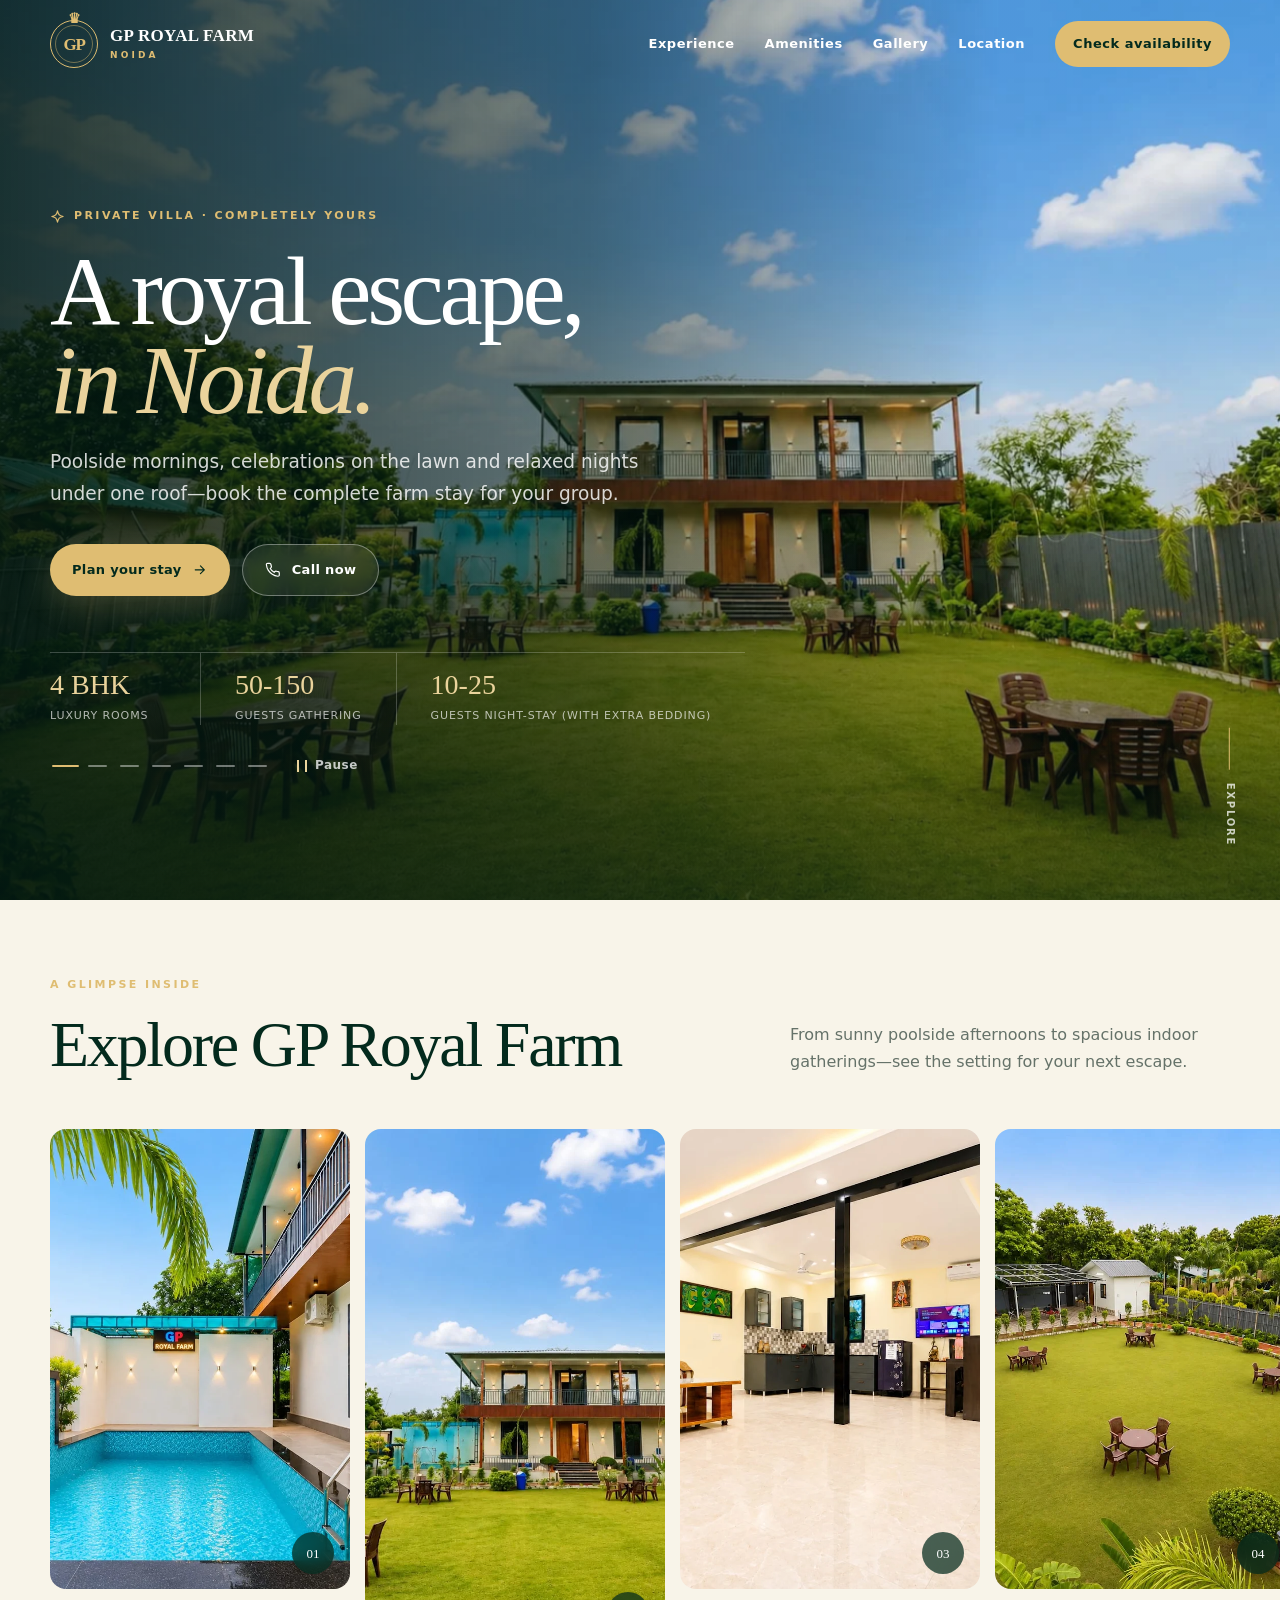
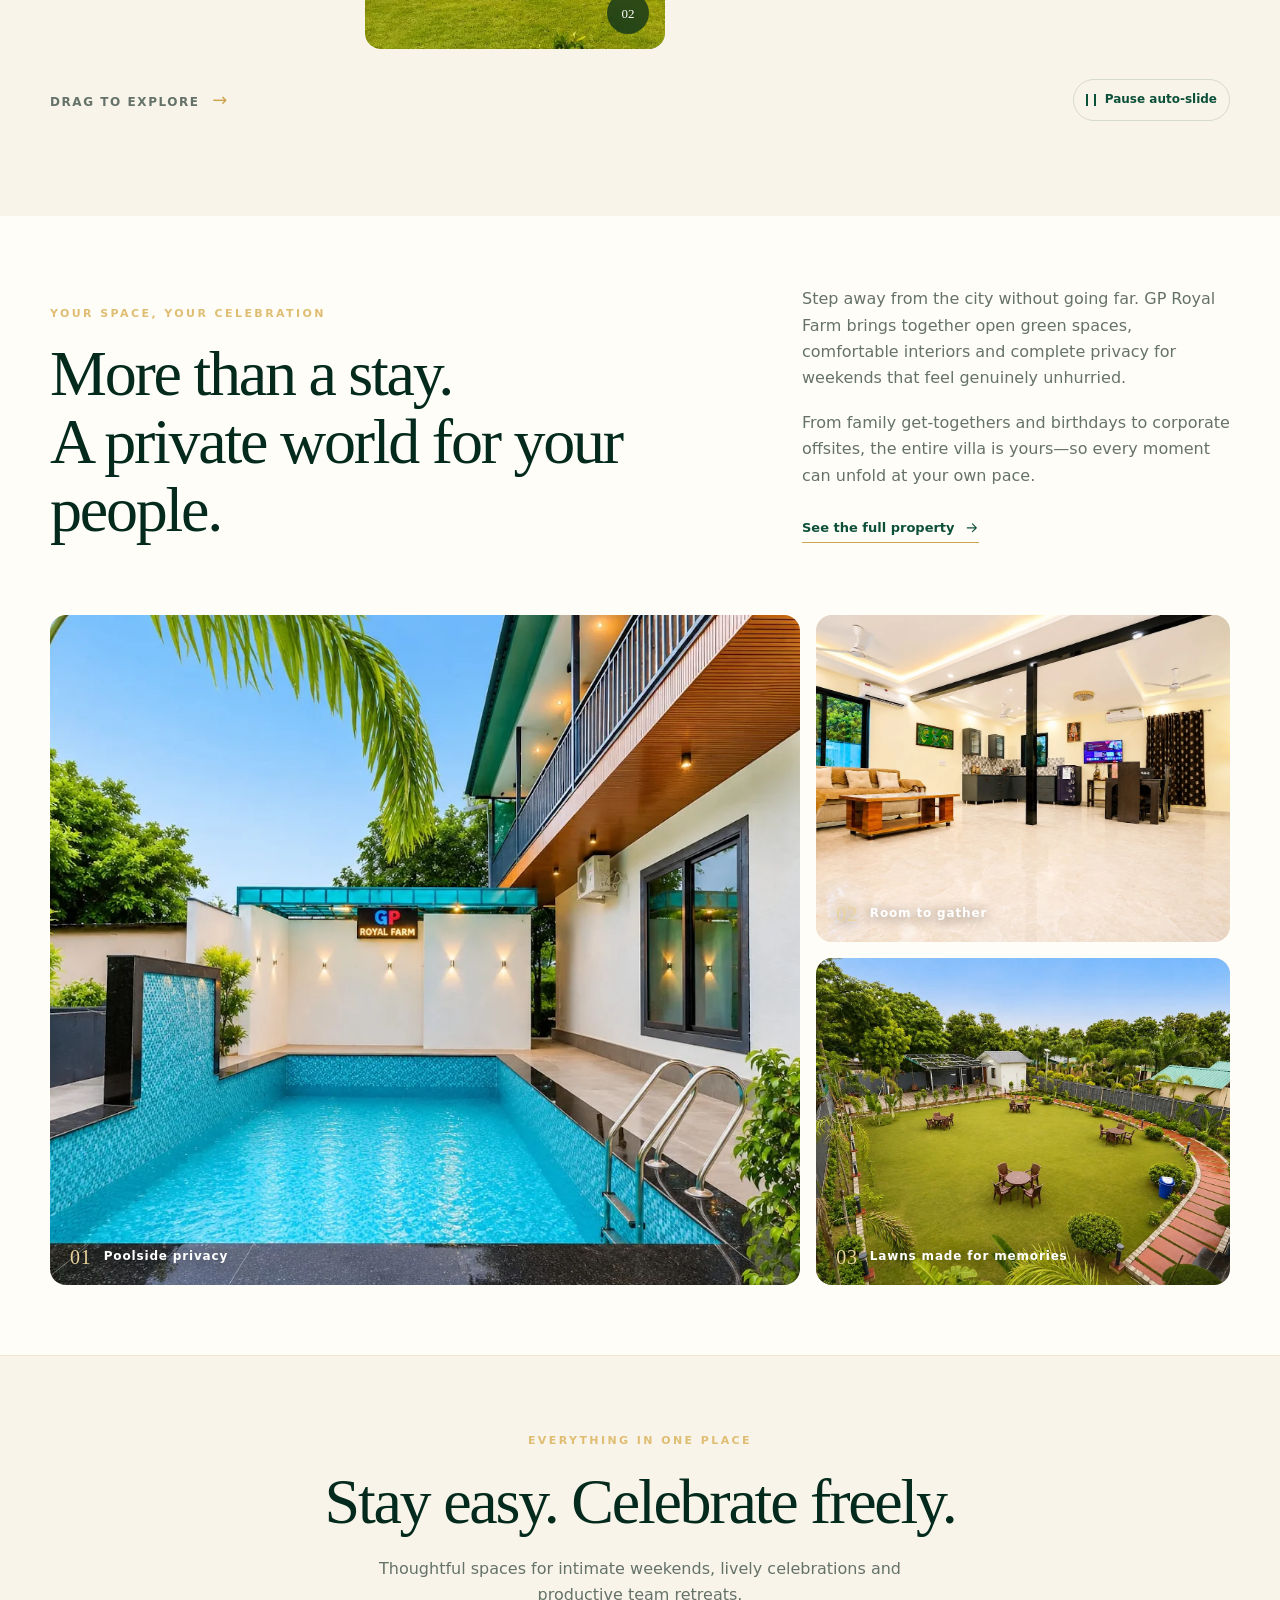
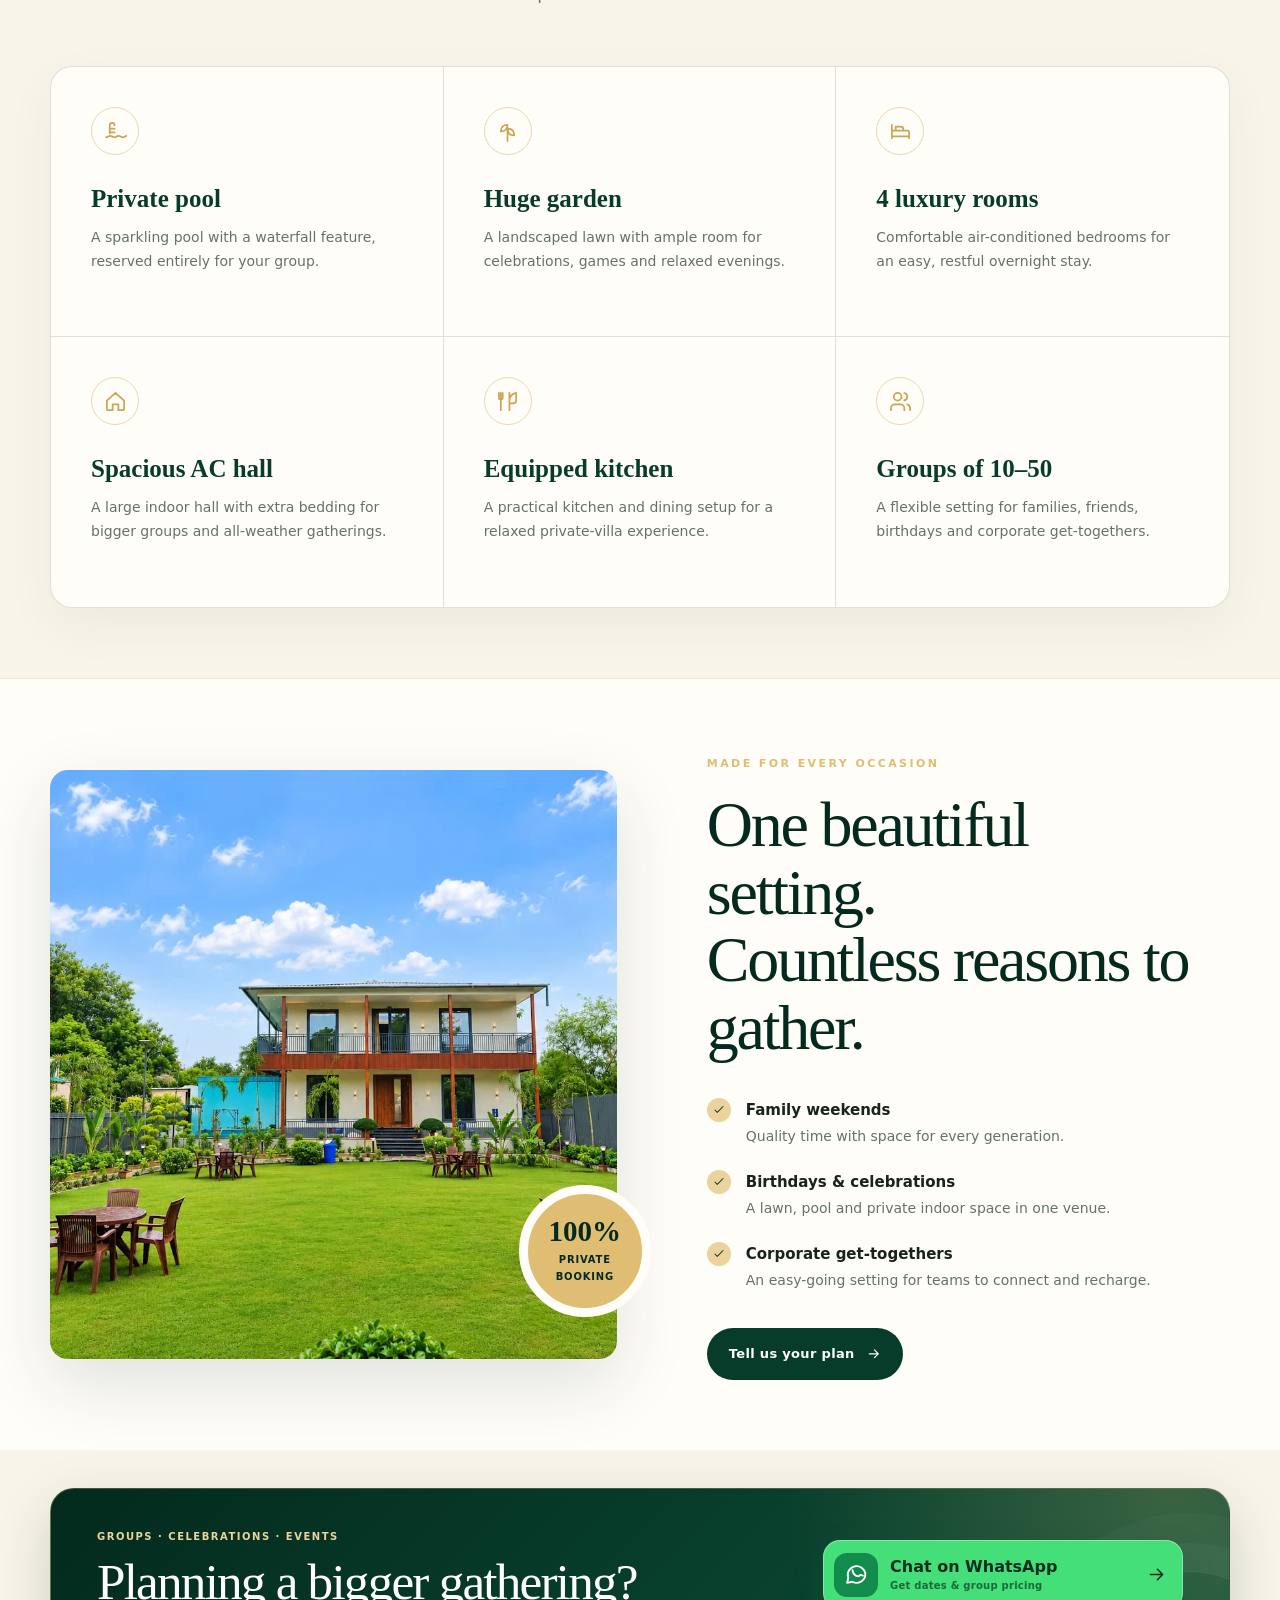
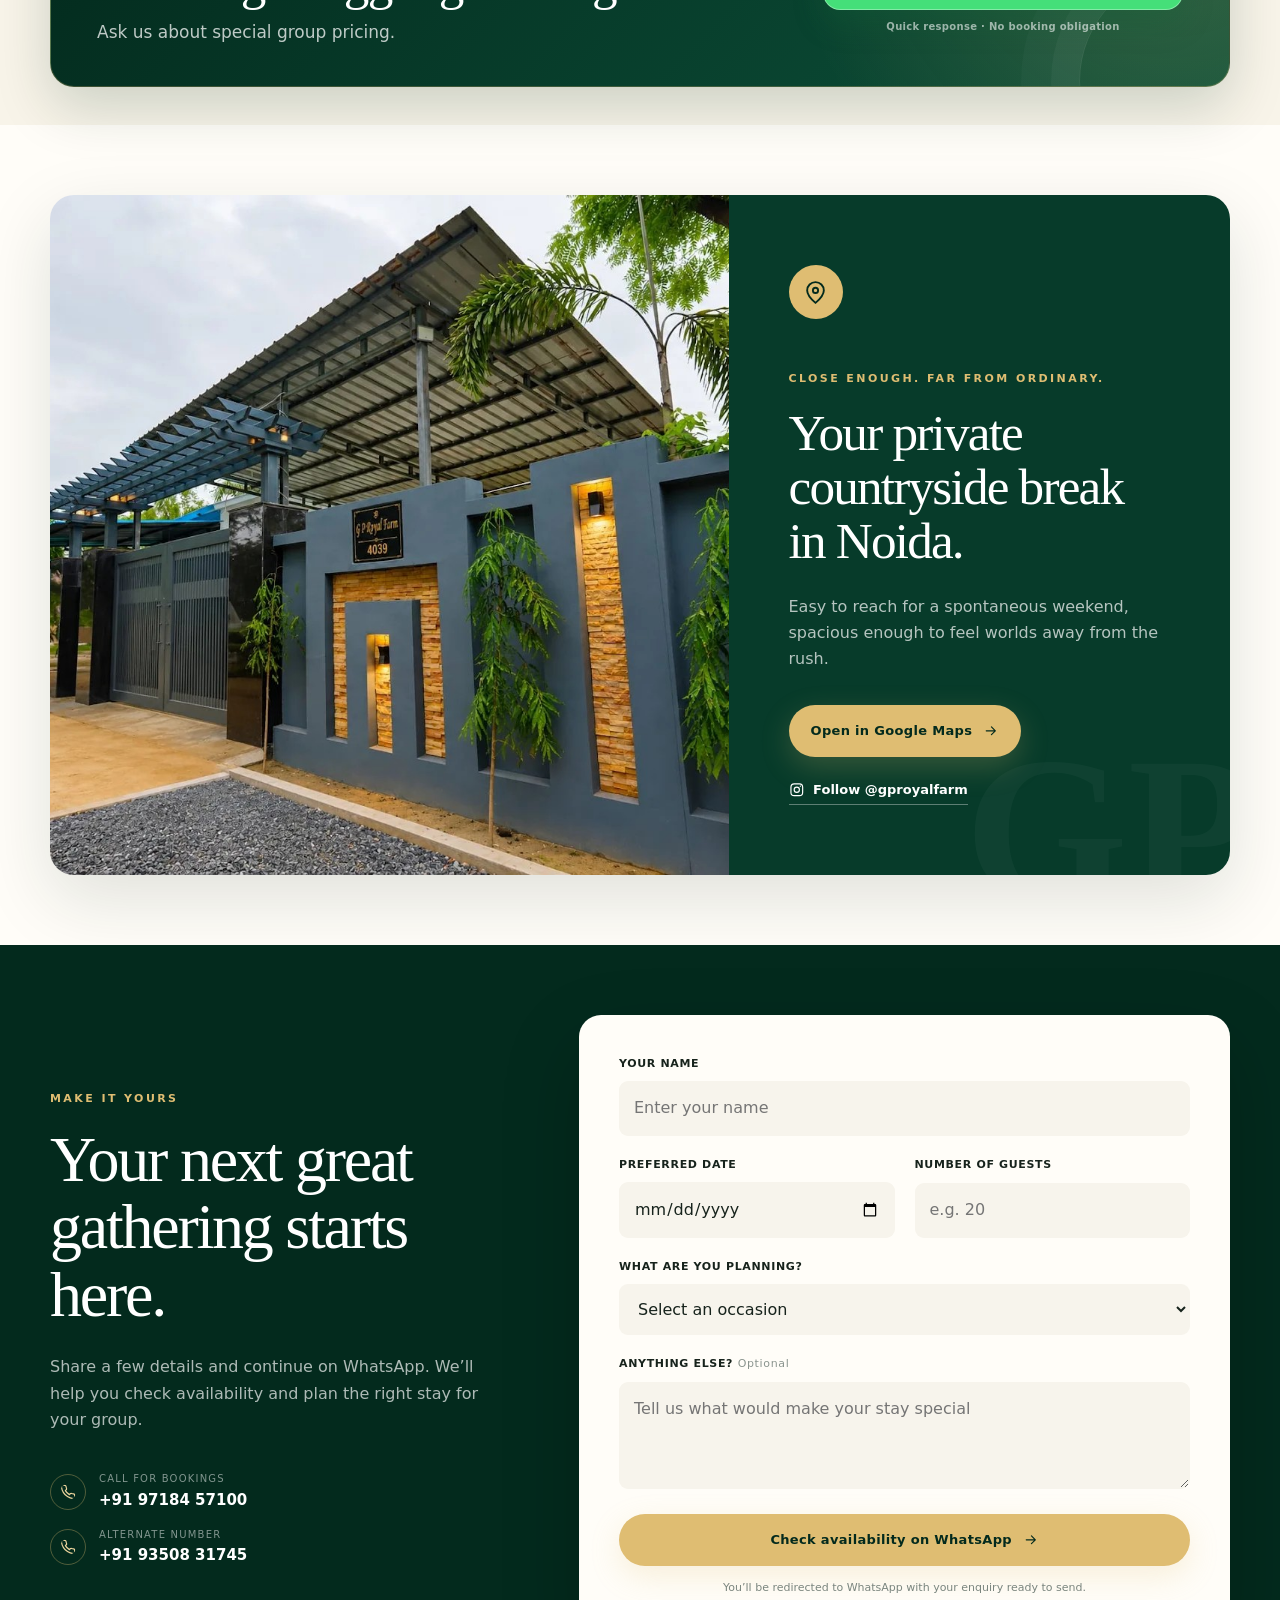
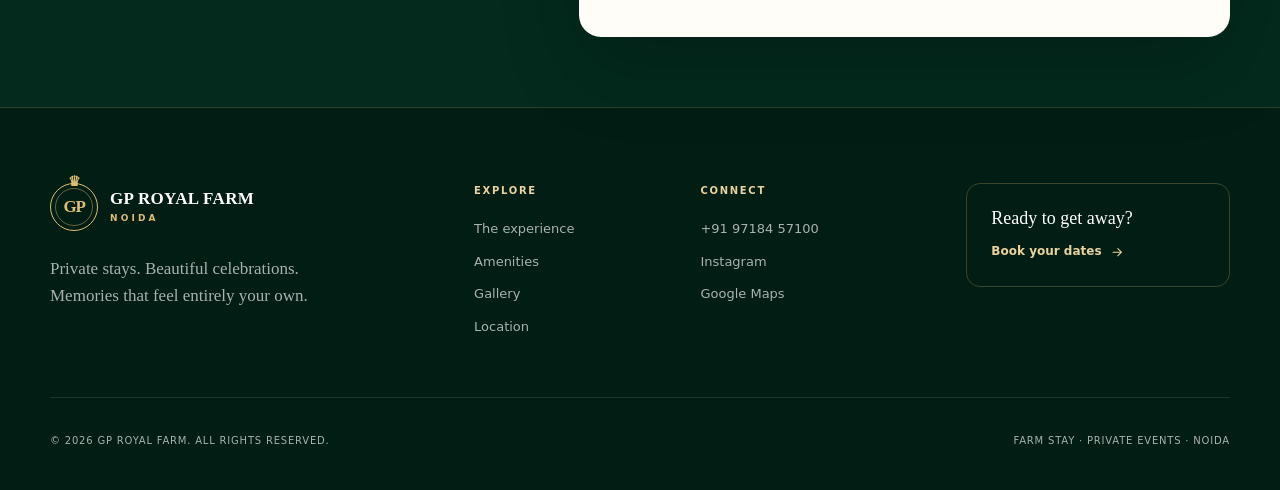
==== commit 063297f9: "Extra bedding" ====
--- a/index.html
+++ b/index.html
@@ -79,8 +79,8 @@
                 </div>
                 <div class="hero-facts" aria-label="Property highlights">
                     <div><strong>4 BHK</strong><span>Luxury rooms</span></div>
-                    <div><strong>50-150</strong><span>Guest gatherings</span></div>
-                    <div><strong>10-25</strong><span>Guest Night-stay</span></div>
+                    <div><strong>50-150</strong><span>Guests gathering</span></div>
+                    <div><strong>10-25</strong><span>Guests Night-stay (with extra bedding)</span></div>
                 </div>
                 <div class="hero-slider-controls" aria-label="Featured property photos">
                     <div class="hero-slider-dots">
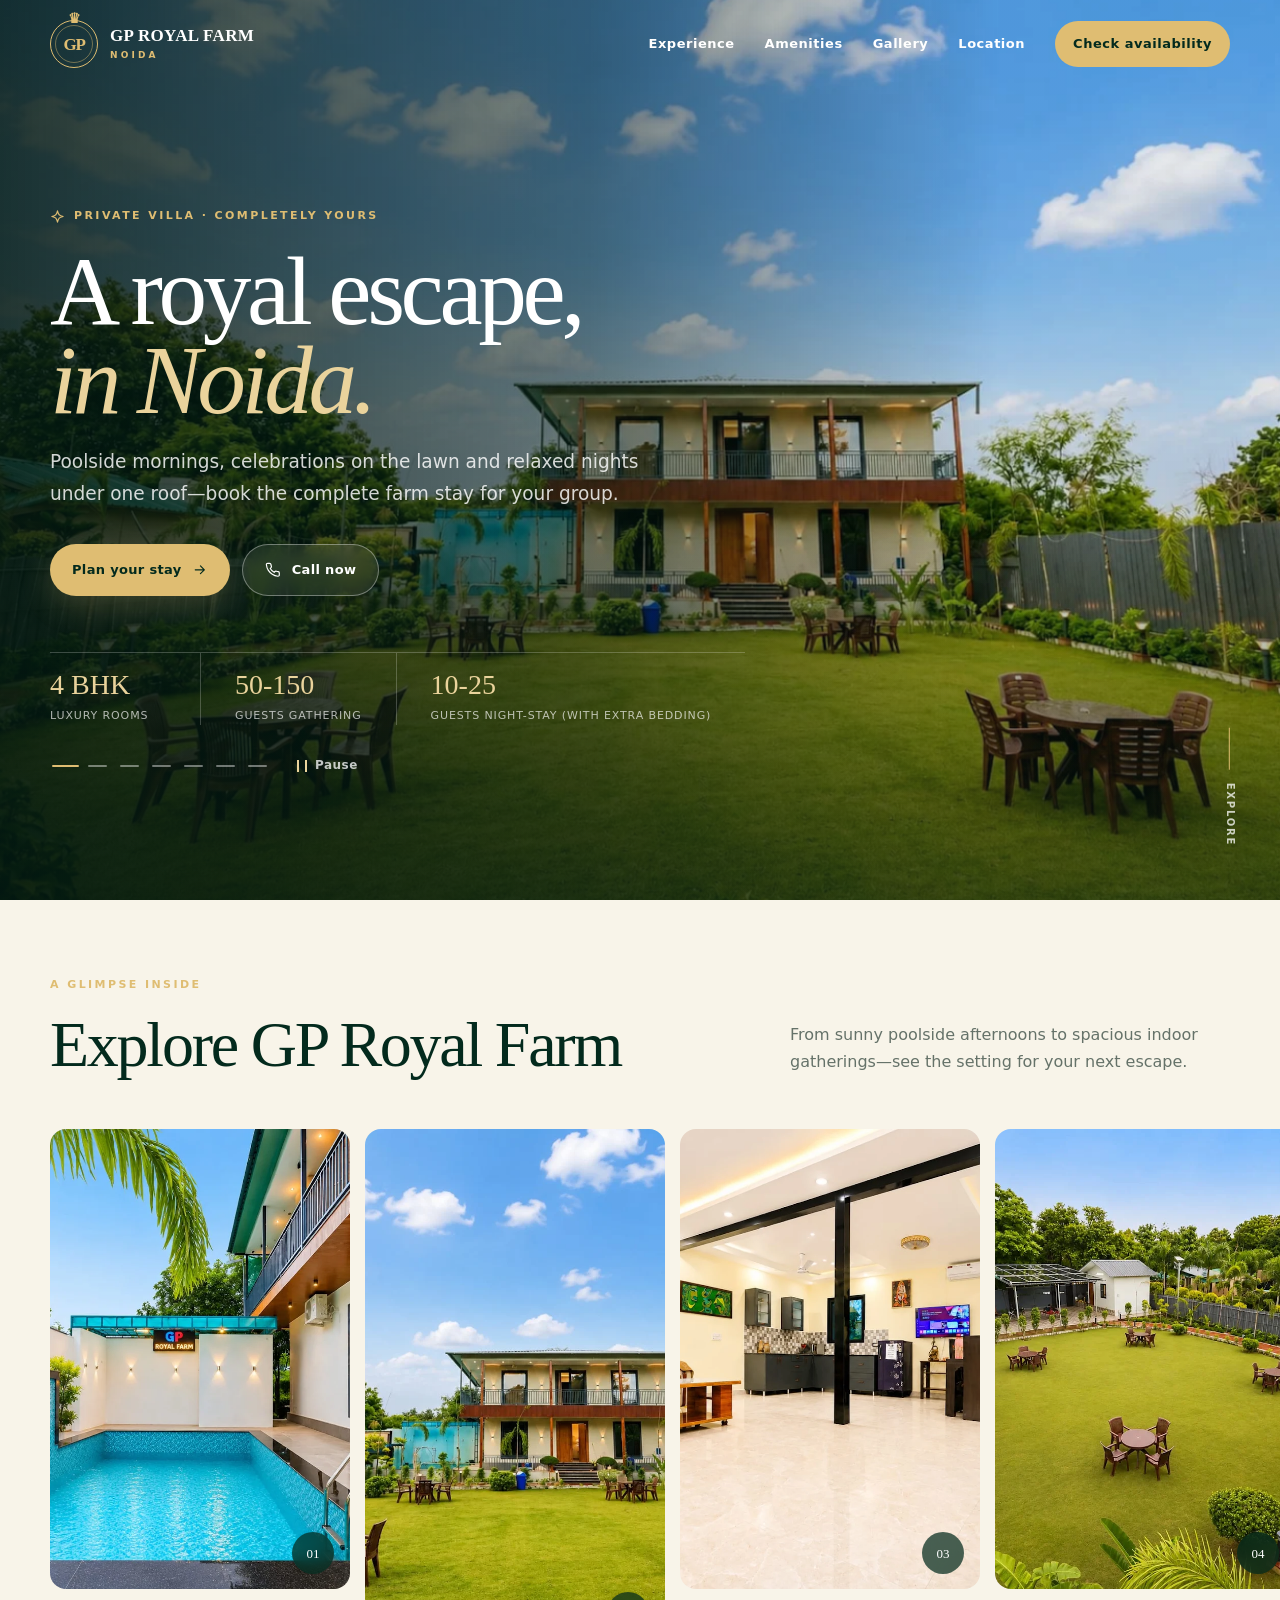
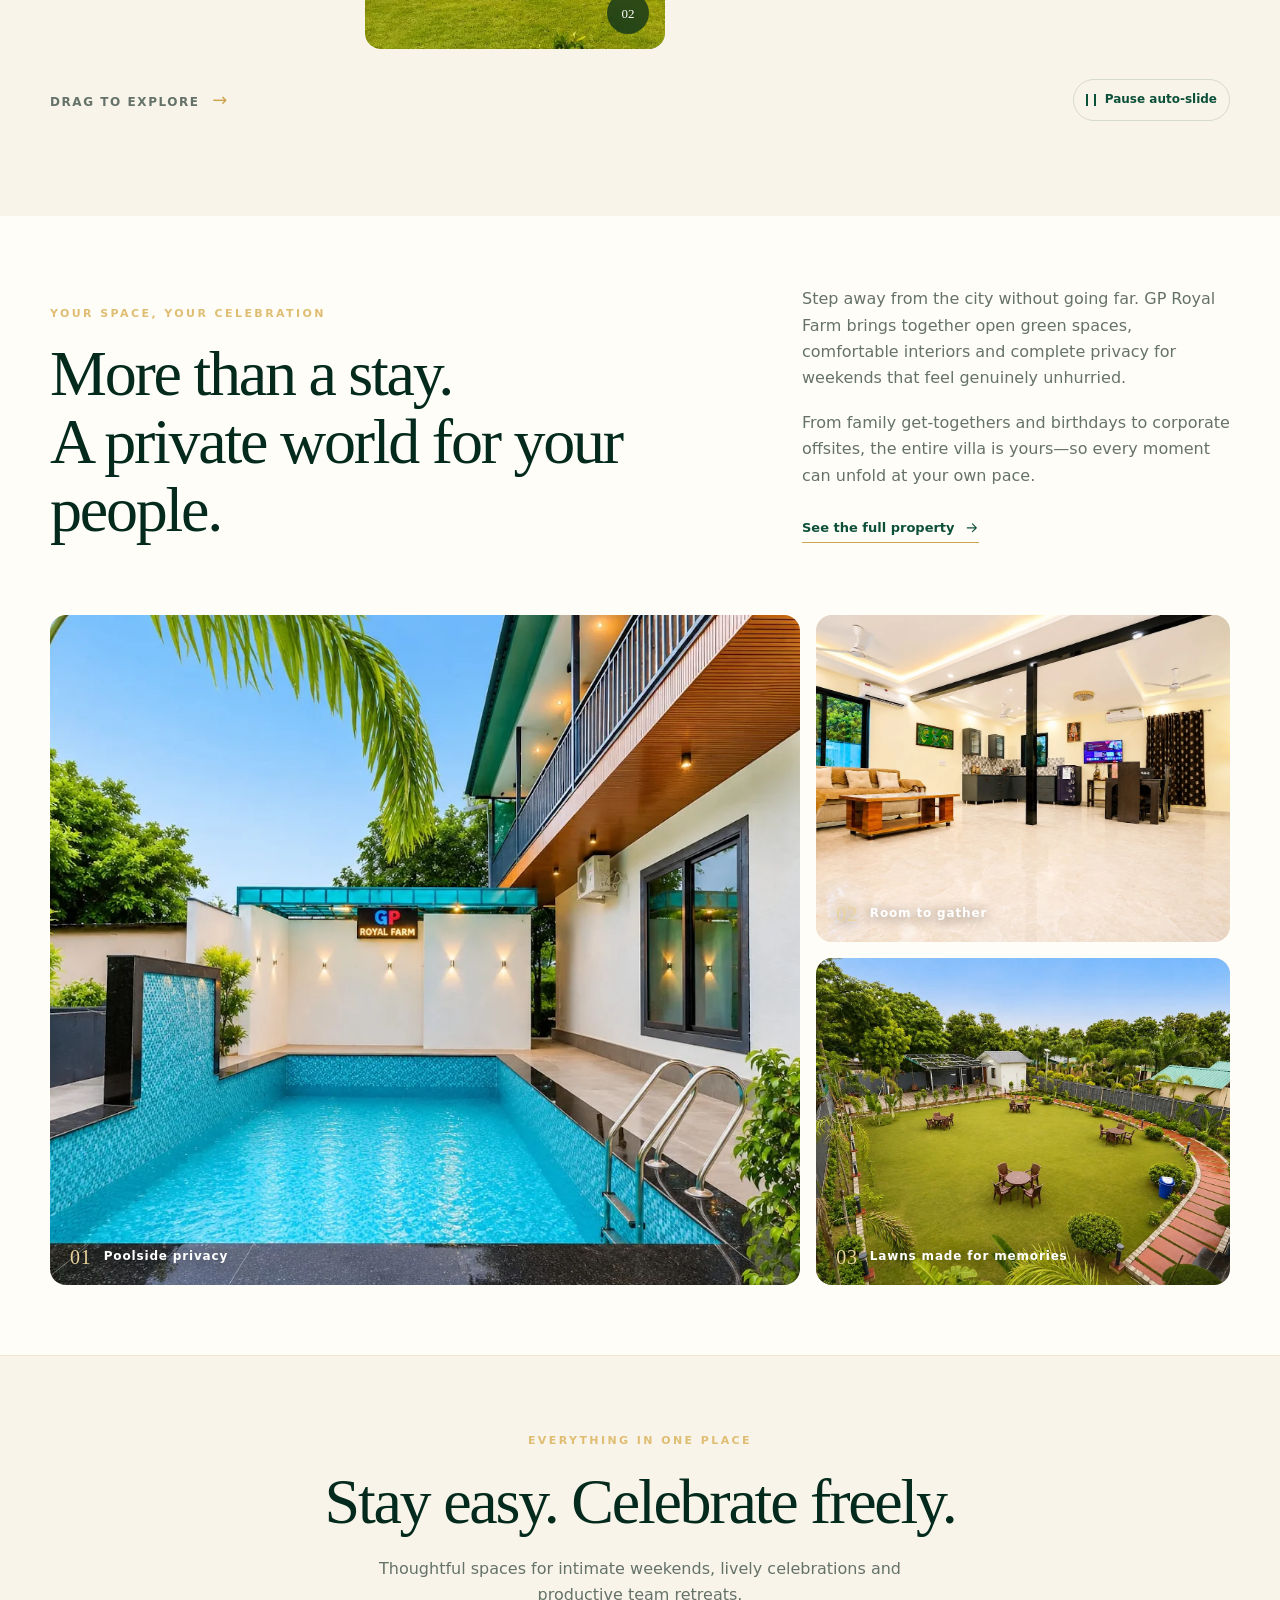
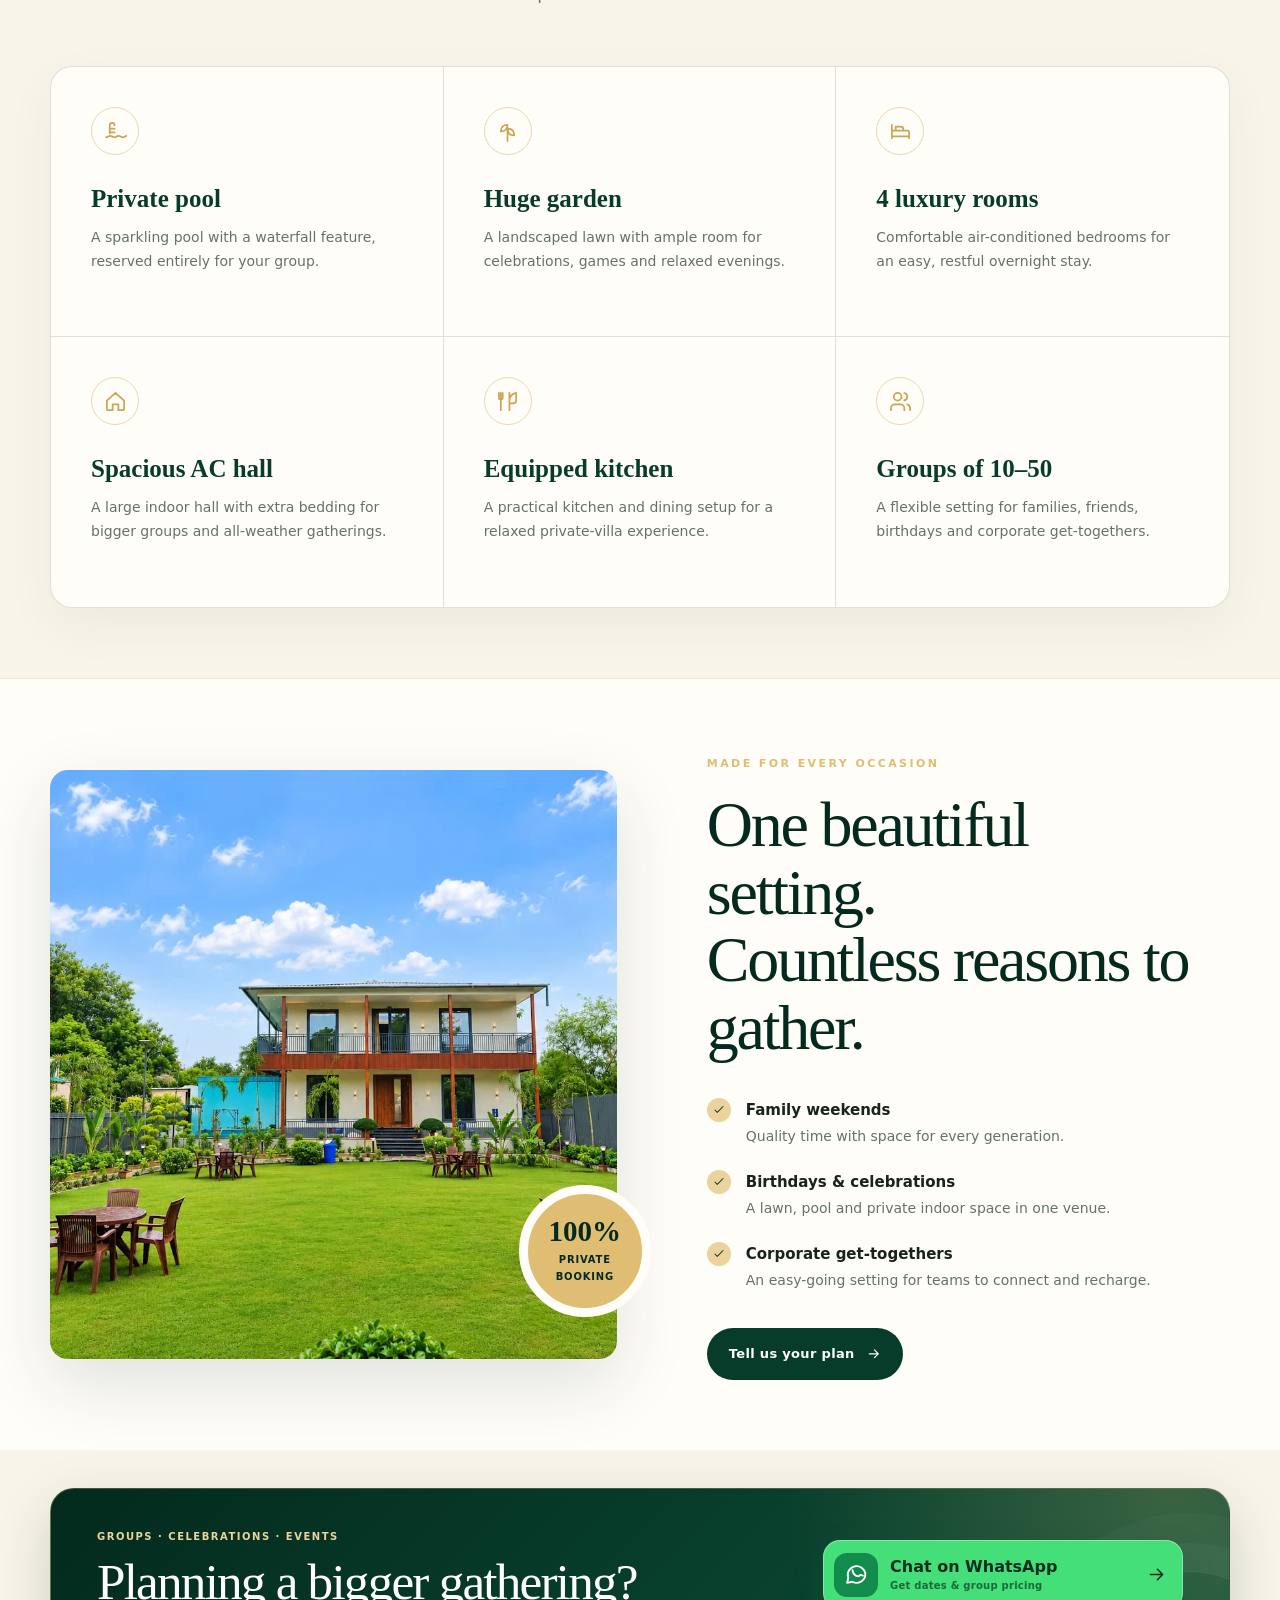
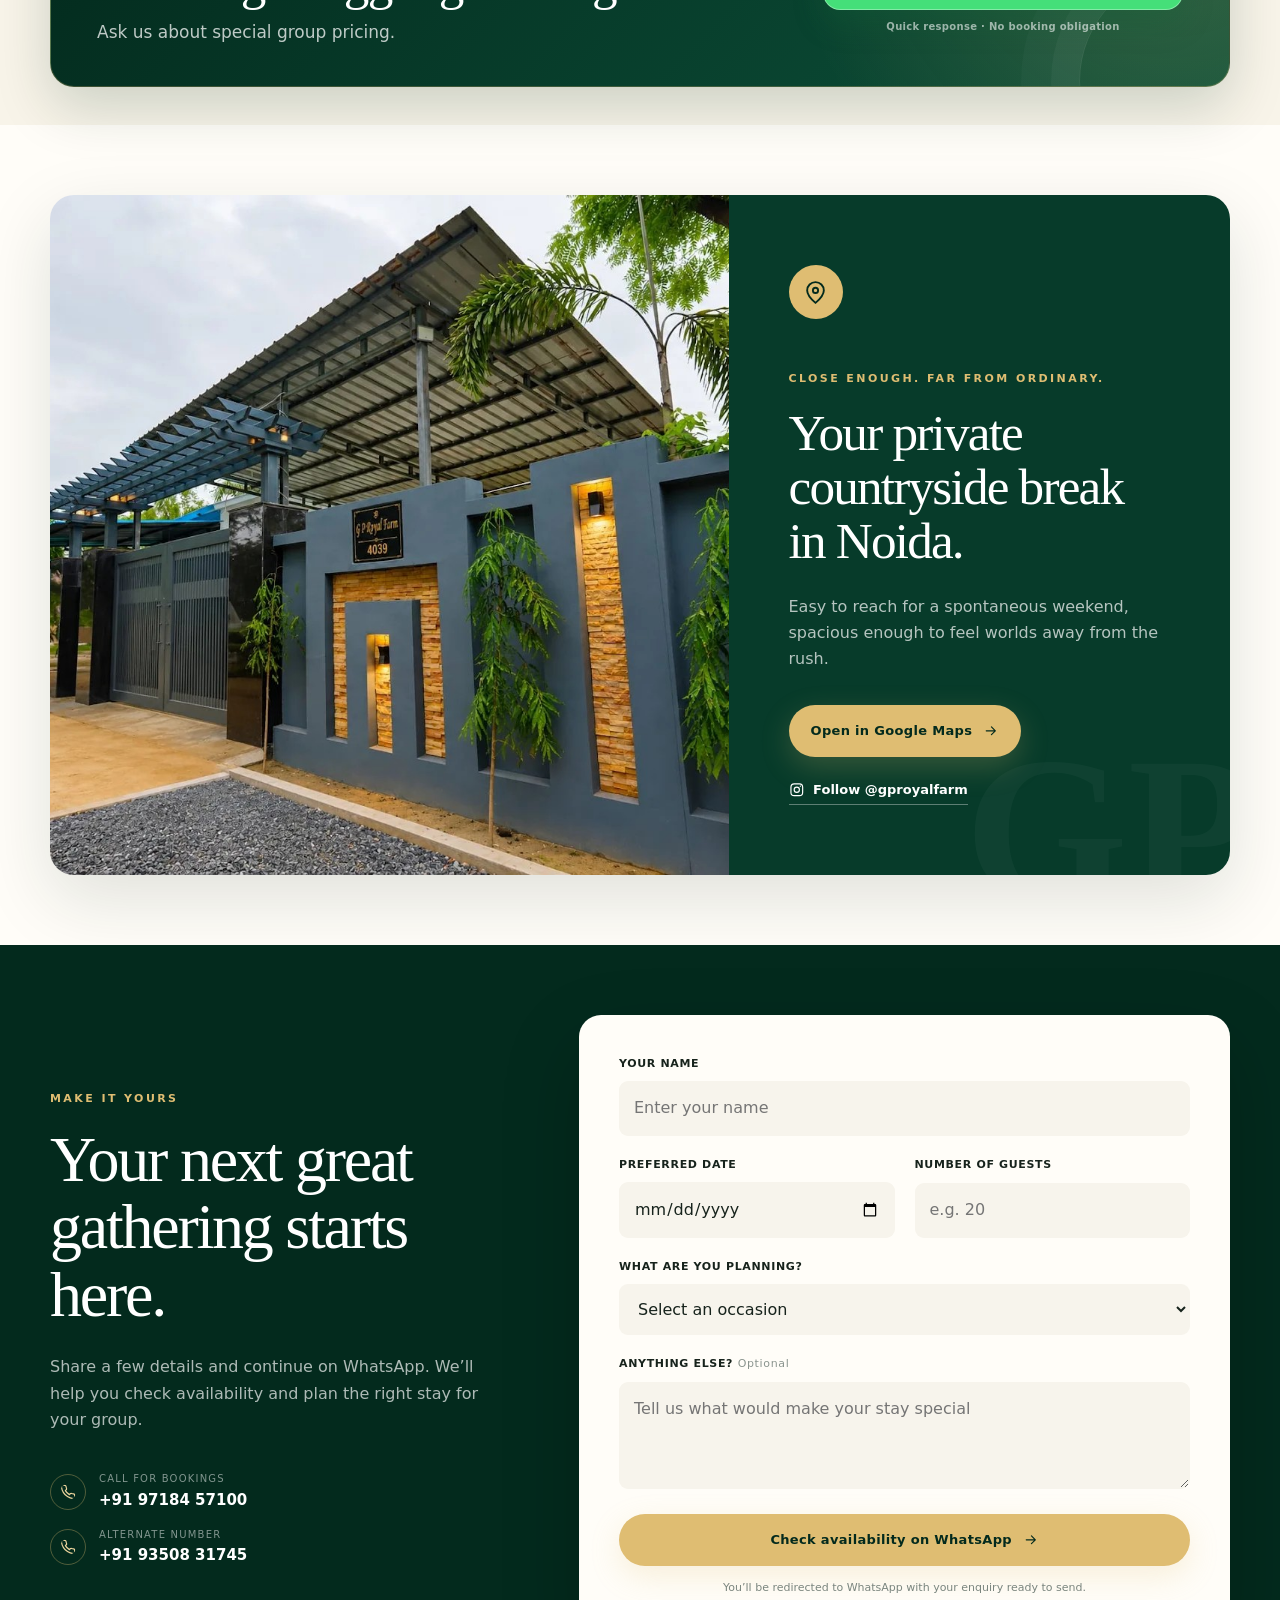
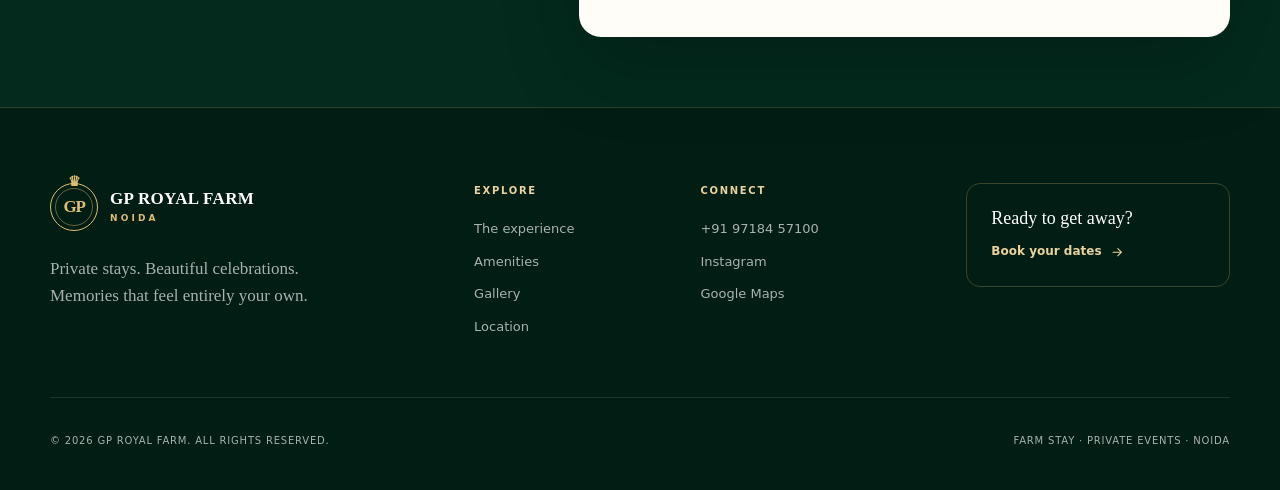
==== commit d55b6852: "Add mobile-first fullscreen photo gallery" ====
--- a/index.html
+++ b/index.html
@@ -12,7 +12,7 @@
     <meta property="og:type" content="website">
     <meta name="twitter:card" content="summary_large_image">
     <link rel="icon" href="data:image/svg+xml,<svg xmlns=%22http://www.w3.org/2000/svg%22 viewBox=%220 0 100 100%22><rect width=%22100%22 height=%22100%22 rx=%2220%22 fill=%22%23073b2a%22/><text x=%2250%22 y=%2265%22 font-size=%2250%22 text-anchor=%22middle%22 fill=%22%23d7ad5a%22 font-family=%22Georgia%22>GP</text></svg>">
-    <link rel="stylesheet" href="assets/css/styles.css?v=1.4">
+    <link rel="stylesheet" href="assets/css/styles.css?v=1.5">
     <script type="application/ld+json">
     {
       "@context": "https://schema.org",
@@ -193,15 +193,15 @@
             </div>
 
             <div class="container experience-collage reveal">
-                <figure class="collage-main">
+                <figure class="collage-main gallery-trigger" role="button" tabindex="0" data-gallery-src="assets/images/1.webp" aria-label="Open full gallery at poolside photo">
                     <img src="assets/images/1.webp" alt="Private pool beside the villa" width="1360" height="907" loading="lazy">
                     <figcaption><span>01</span> Poolside privacy</figcaption>
                 </figure>
-                <figure class="collage-top">
+                <figure class="collage-top gallery-trigger" role="button" tabindex="0" data-gallery-src="assets/images/18.webp" aria-label="Open full gallery at living hall photo">
                     <img src="assets/images/18.webp" alt="Large air-conditioned living hall" width="1360" height="907" loading="lazy">
                     <figcaption><span>02</span> Room to gather</figcaption>
                 </figure>
-                <figure class="collage-bottom">
+                <figure class="collage-bottom gallery-trigger" role="button" tabindex="0" data-gallery-src="assets/images/12.webp" aria-label="Open full gallery at lawn photo">
                     <img src="assets/images/12.webp" alt="Landscaped event lawn" width="1360" height="907" loading="lazy">
                     <figcaption><span>03</span> Lawns made for memories</figcaption>
                 </figure>
@@ -392,13 +392,32 @@
         <a href="#book"><svg aria-hidden="true" viewBox="0 0 24 24" fill="none" stroke="currentColor" stroke-width="1.8" stroke-linecap="round" stroke-linejoin="round"><rect x="3" y="5" width="18" height="16" rx="2"/><path d="M16 3v4M8 3v4M3 10h18"/></svg> Check availability</a>
     </div>
 
-    <dialog class="lightbox" id="lightbox" aria-label="Property photo viewer">
-        <button class="lightbox-close" type="button" aria-label="Close photo viewer">×</button>
-        <button class="lightbox-prev" type="button" aria-label="Previous photo">‹</button>
-        <figure><img src="" alt=""><figcaption></figcaption></figure>
-        <button class="lightbox-next" type="button" aria-label="Next photo">›</button>
+    <dialog class="lightbox" id="lightbox" aria-label="Full-screen GP Royal Farm photo gallery">
+        <header class="lightbox-header">
+            <div class="lightbox-title">
+                <strong>GP Royal Farm</strong>
+                <span class="lightbox-counter" aria-live="polite">1 / 1</span>
+            </div>
+            <div class="lightbox-tools" aria-label="Image zoom controls">
+                <button class="lightbox-zoom-out" type="button" aria-label="Zoom out">−</button>
+                <button class="lightbox-zoom-level" type="button" aria-label="Reset zoom">100%</button>
+                <button class="lightbox-zoom-in" type="button" aria-label="Zoom in">+</button>
+                <button class="lightbox-close" type="button" aria-label="Close photo gallery">×</button>
+            </div>
+        </header>
+        <div class="lightbox-stage">
+            <button class="lightbox-prev" type="button" aria-label="Previous photo">‹</button>
+            <div class="lightbox-canvas">
+                <img src="" alt="" draggable="false">
+            </div>
+            <button class="lightbox-next" type="button" aria-label="Next photo">›</button>
+        </div>
+        <footer class="lightbox-footer">
+            <p class="lightbox-caption"></p>
+            <p class="lightbox-help"><span class="mobile-hint">Swipe to browse · Pinch or double-tap to zoom</span><span class="desktop-hint">Use arrows to browse · Scroll to zoom · Drag to pan</span></p>
+        </footer>
     </dialog>
 
-    <script src="assets/js/app.js?v=1.4" defer></script>
+    <script src="assets/js/app.js?v=1.5" defer></script>
 </body>
 </html>
--- a/assets/css/styles.css
+++ b/assets/css/styles.css
@@ -34,6 +34,9 @@
 
 .site-header { position: fixed; z-index: 100; inset: 0 0 auto; color: white; transition: background .3s, box-shadow .3s, color .3s; }
 .site-header.scrolled { color: var(--green-950); background: rgba(255, 253, 248, .92); box-shadow: 0 8px 32px rgba(3, 42, 29, .08); backdrop-filter: blur(18px); }
+.site-header.scrolled .brand-mark { color: var(--gold-300); background: var(--green-950); border-color: var(--green-950); box-shadow: 0 5px 16px rgba(3,42,29,.2); }
+.site-header.scrolled .brand-mark .crown { color: var(--gold-300); background: var(--green-950); }
+.site-header.scrolled .brand-copy strong { color: var(--green-950); }
 .nav-wrap { height: 88px; display: flex; align-items: center; justify-content: space-between; }
 .brand { display: inline-flex; align-items: center; gap: 12px; }
 .brand-mark { position: relative; width: 48px; height: 48px; display: grid; place-items: center; border: 1px solid var(--gold-400); border-radius: 50%; color: var(--gold-400); font: 700 17px/1 var(--serif); letter-spacing: -.08em; }
@@ -101,6 +104,8 @@
 .text-link:hover svg { transform: translateX(4px); }
 .experience-collage { display: grid; grid-template-columns: 1.45fr .8fr; grid-template-rows: 1fr 1fr; gap: 16px; height: 670px; }
 .experience-collage figure { position: relative; margin: 0; overflow: hidden; border-radius: 16px; background: var(--cream); }
+.experience-collage .gallery-trigger { cursor: zoom-in; }
+.experience-collage .gallery-trigger:focus-visible { outline: 3px solid var(--gold-500); outline-offset: 4px; }
 .experience-collage figure img { height: 100%; object-fit: cover; transition: transform .65s cubic-bezier(.2,.7,.2,1); }
 .experience-collage figure:hover img { transform: scale(1.035); }
 .collage-main { grid-row: 1 / 3; }
@@ -231,15 +236,31 @@
 .footer-bottom { display: flex; justify-content: space-between; margin-top: 60px; padding-top: 25px; border-top: 1px solid rgba(255,255,255,.1); font-size: 10px; letter-spacing: .08em; text-transform: uppercase; }
 .mobile-book-bar { display: none; }
 
-.lightbox { width: 100vw; max-width: none; height: 100dvh; max-height: none; padding: 0; color: white; background: rgba(1,17,12,.96); border: 0; }
-.lightbox::backdrop { background: rgba(1,17,12,.92); }
-.lightbox[open] { display: grid; grid-template-columns: 80px 1fr 80px; place-items: center; }
-.lightbox figure { width: min(1100px, calc(100vw - 180px)); margin: 0; }
-.lightbox figure img { max-height: 82dvh; object-fit: contain; }
-.lightbox figcaption { margin-top: 12px; color: rgba(255,255,255,.68); font-size: 12px; text-align: center; }
-.lightbox button { color: white; border: 0; background: transparent; cursor: pointer; }
-.lightbox-close { position: fixed; top: 20px; right: 24px; z-index: 3; width: 46px; height: 46px; font-size: 35px; }
-.lightbox-prev, .lightbox-next { width: 60px; height: 60px; font: 300 54px/1 var(--serif); }
+.lightbox { width: 100vw; max-width: none; height: 100dvh; max-height: none; padding: 0; color: white; background: #01130d; border: 0; overflow: hidden; }
+.lightbox::backdrop { background: rgba(1,13,9,.97); }
+.lightbox[open] { display: grid; grid-template-rows: auto minmax(0,1fr) auto; }
+.lightbox button { color: white; border: 0; cursor: pointer; }
+.lightbox-header { position: relative; z-index: 8; min-height: 68px; display: flex; align-items: center; justify-content: space-between; gap: 12px; padding: max(10px, env(safe-area-inset-top)) 14px 10px; background: linear-gradient(180deg, rgba(1,19,13,.98), rgba(1,19,13,.72)); border-bottom: 1px solid rgba(255,255,255,.09); }
+.lightbox-title { min-width: 0; display: grid; line-height: 1.15; }
+.lightbox-title strong { overflow: hidden; color: var(--gold-300); font: 600 15px/1.1 var(--serif); letter-spacing: .025em; text-overflow: ellipsis; white-space: nowrap; }
+.lightbox-counter { margin-top: 5px; color: rgba(255,255,255,.58); font-size: 10px; font-weight: 750; letter-spacing: .14em; text-transform: uppercase; }
+.lightbox-tools { display: flex; align-items: center; gap: 5px; }
+.lightbox-tools button { height: 42px; min-width: 42px; display: grid; place-items: center; padding: 0 10px; background: rgba(255,255,255,.07); border: 1px solid rgba(255,255,255,.11); border-radius: 12px; font-size: 22px; line-height: 1; }
+.lightbox-tools button:focus-visible, .lightbox-prev:focus-visible, .lightbox-next:focus-visible { outline: 2px solid var(--gold-300); outline-offset: 2px; }
+.lightbox-tools .lightbox-zoom-level { min-width: 60px; color: rgba(255,255,255,.76); font-size: 11px; font-weight: 800; }
+.lightbox-tools .lightbox-close { margin-left: 4px; color: var(--green-950); background: var(--gold-400); border-color: var(--gold-400); font-size: 28px; }
+.lightbox-stage { position: relative; min-height: 0; display: grid; place-items: center; overflow: hidden; touch-action: none; }
+.lightbox-canvas { position: absolute; inset: 0; display: grid; place-items: center; overflow: hidden; cursor: zoom-in; touch-action: none; }
+.lightbox-canvas.is-zoomed { cursor: grab; }
+.lightbox-canvas.is-panning { cursor: grabbing; }
+.lightbox-canvas img { width: auto; max-width: 100%; height: auto; max-height: 100%; object-fit: contain; transform-origin: center; will-change: transform; user-select: none; -webkit-user-drag: none; }
+.lightbox-prev, .lightbox-next { position: absolute; z-index: 7; top: 50%; width: 44px; height: 58px; display: grid; place-items: center; padding: 0; background: rgba(1,27,18,.7); border: 1px solid rgba(255,255,255,.13); backdrop-filter: blur(10px); transform: translateY(-50%); font: 300 42px/1 var(--serif); }
+.lightbox-prev { left: 8px; border-radius: 0 14px 14px 0; }
+.lightbox-next { right: 8px; border-radius: 14px 0 0 14px; }
+.lightbox-footer { position: relative; z-index: 8; display: grid; gap: 4px; min-height: 70px; padding: 11px 18px max(13px, env(safe-area-inset-bottom)); text-align: center; background: linear-gradient(0deg, rgba(1,19,13,.98), rgba(1,19,13,.72)); border-top: 1px solid rgba(255,255,255,.09); }
+.lightbox-caption { margin: 0; overflow: hidden; color: rgba(255,255,255,.9); font-size: 12px; font-weight: 650; line-height: 1.35; text-overflow: ellipsis; white-space: nowrap; }
+.lightbox-help { margin: 0; color: rgba(255,255,255,.46); font-size: 9px; font-weight: 700; letter-spacing: .06em; text-transform: uppercase; }
+body.lightbox-open { overflow: hidden; }
 
 .reveal { opacity: 0; transform: translateY(22px); transition: opacity .7s ease, transform .7s ease; }
 .reveal.visible { opacity: 1; transform: none; }
@@ -345,9 +366,13 @@
     .mobile-book-bar { position: fixed; z-index: 90; inset: auto 0 0; display: grid; grid-template-columns: .8fr 1.5fr; min-height: 66px; padding: 8px 10px max(8px, env(safe-area-inset-bottom)); background: rgba(255,253,248,.96); border-top: 1px solid var(--line); box-shadow: 0 -12px 35px rgba(3,42,29,.12); backdrop-filter: blur(15px); }
     .mobile-book-bar a { display: flex; align-items: center; justify-content: center; gap: 8px; color: var(--green-900); font-size: 12px; font-weight: 750; }
     .mobile-book-bar a:last-child { color: var(--green-950); background: var(--gold-400); border-radius: 999px; }
-    .lightbox[open] { grid-template-columns: 48px 1fr 48px; }
-    .lightbox figure { width: calc(100vw - 96px); }
-    .lightbox-prev, .lightbox-next { width: 46px; }
+    .lightbox-header { min-height: 64px; padding-inline: 10px; }
+    .lightbox-tools { gap: 4px; }
+    .lightbox-tools button { min-width: 38px; height: 40px; border-radius: 11px; }
+    .lightbox-tools .lightbox-zoom-level { min-width: 54px; padding-inline: 6px; }
+    .lightbox-prev, .lightbox-next { width: 40px; height: 54px; }
+    .lightbox-prev { left: 0; }
+    .lightbox-next { right: 0; }
 }
 
 @media (max-width: 390px) {
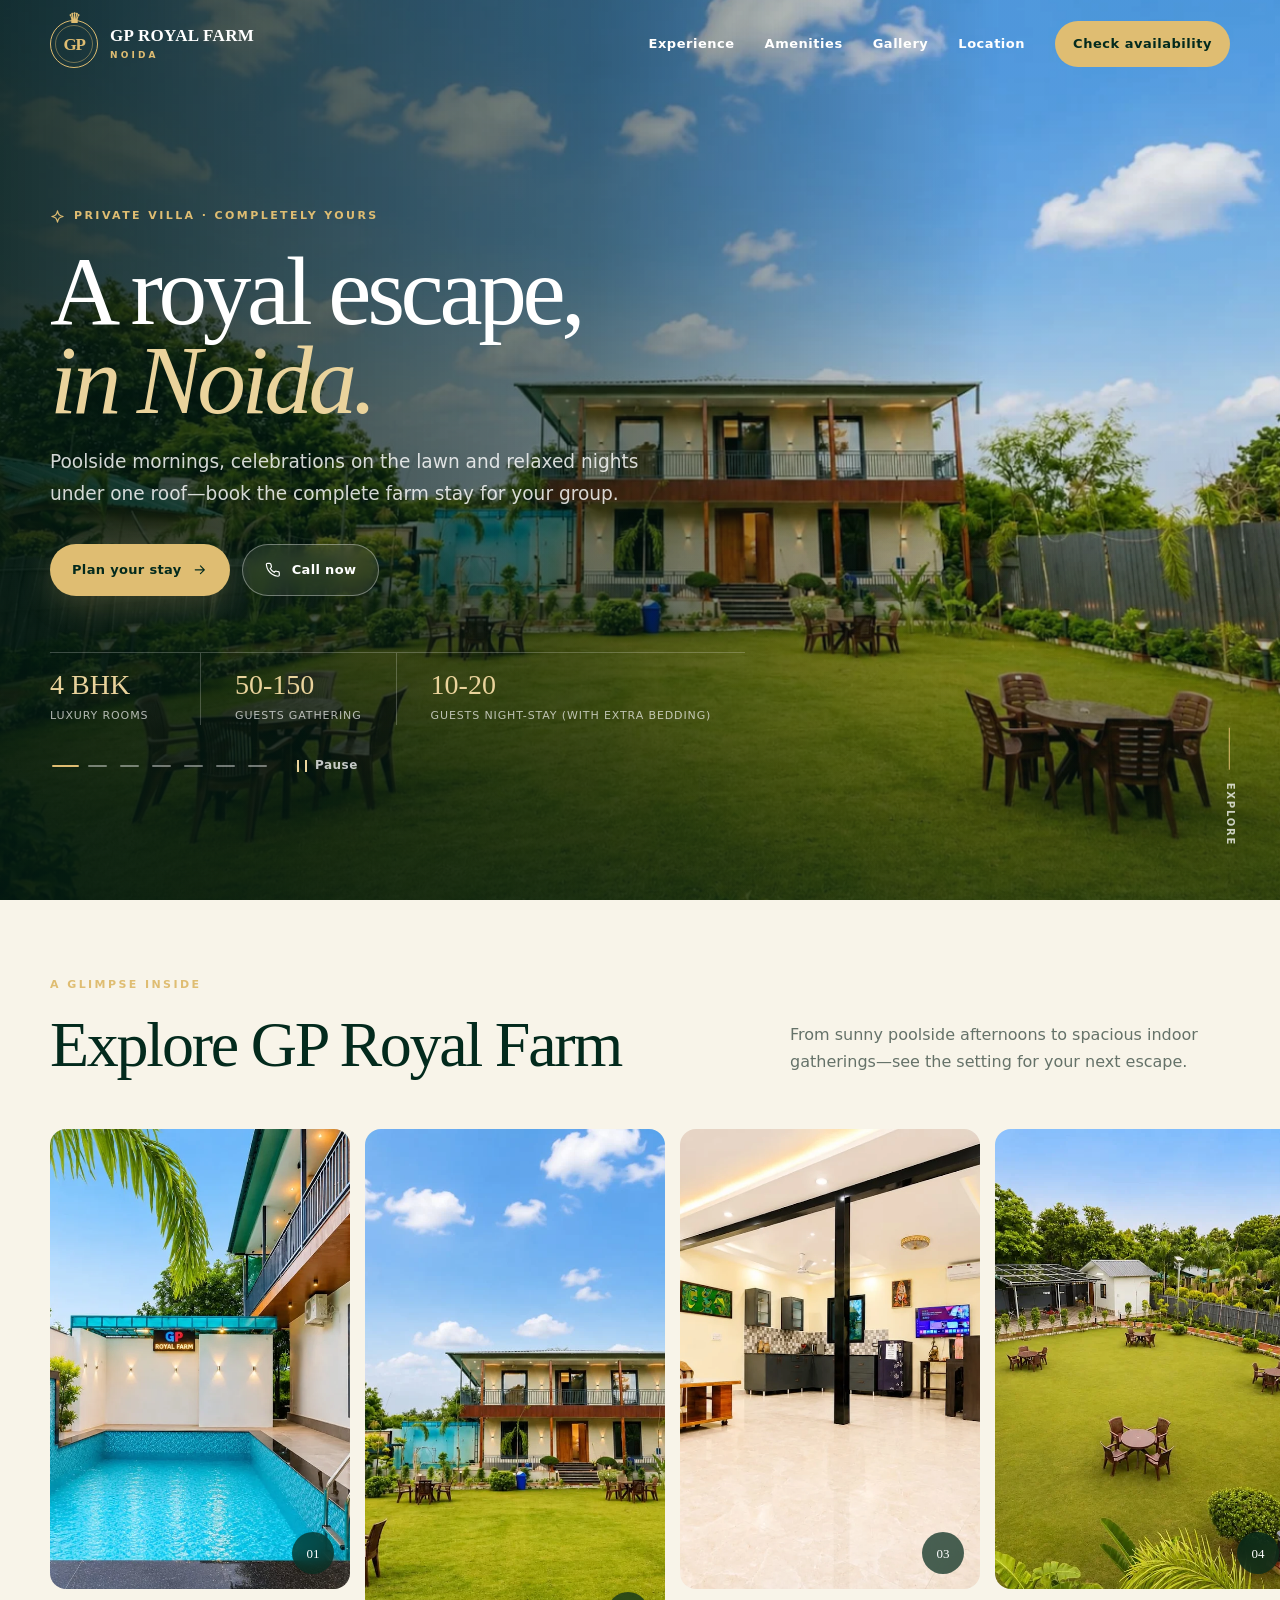
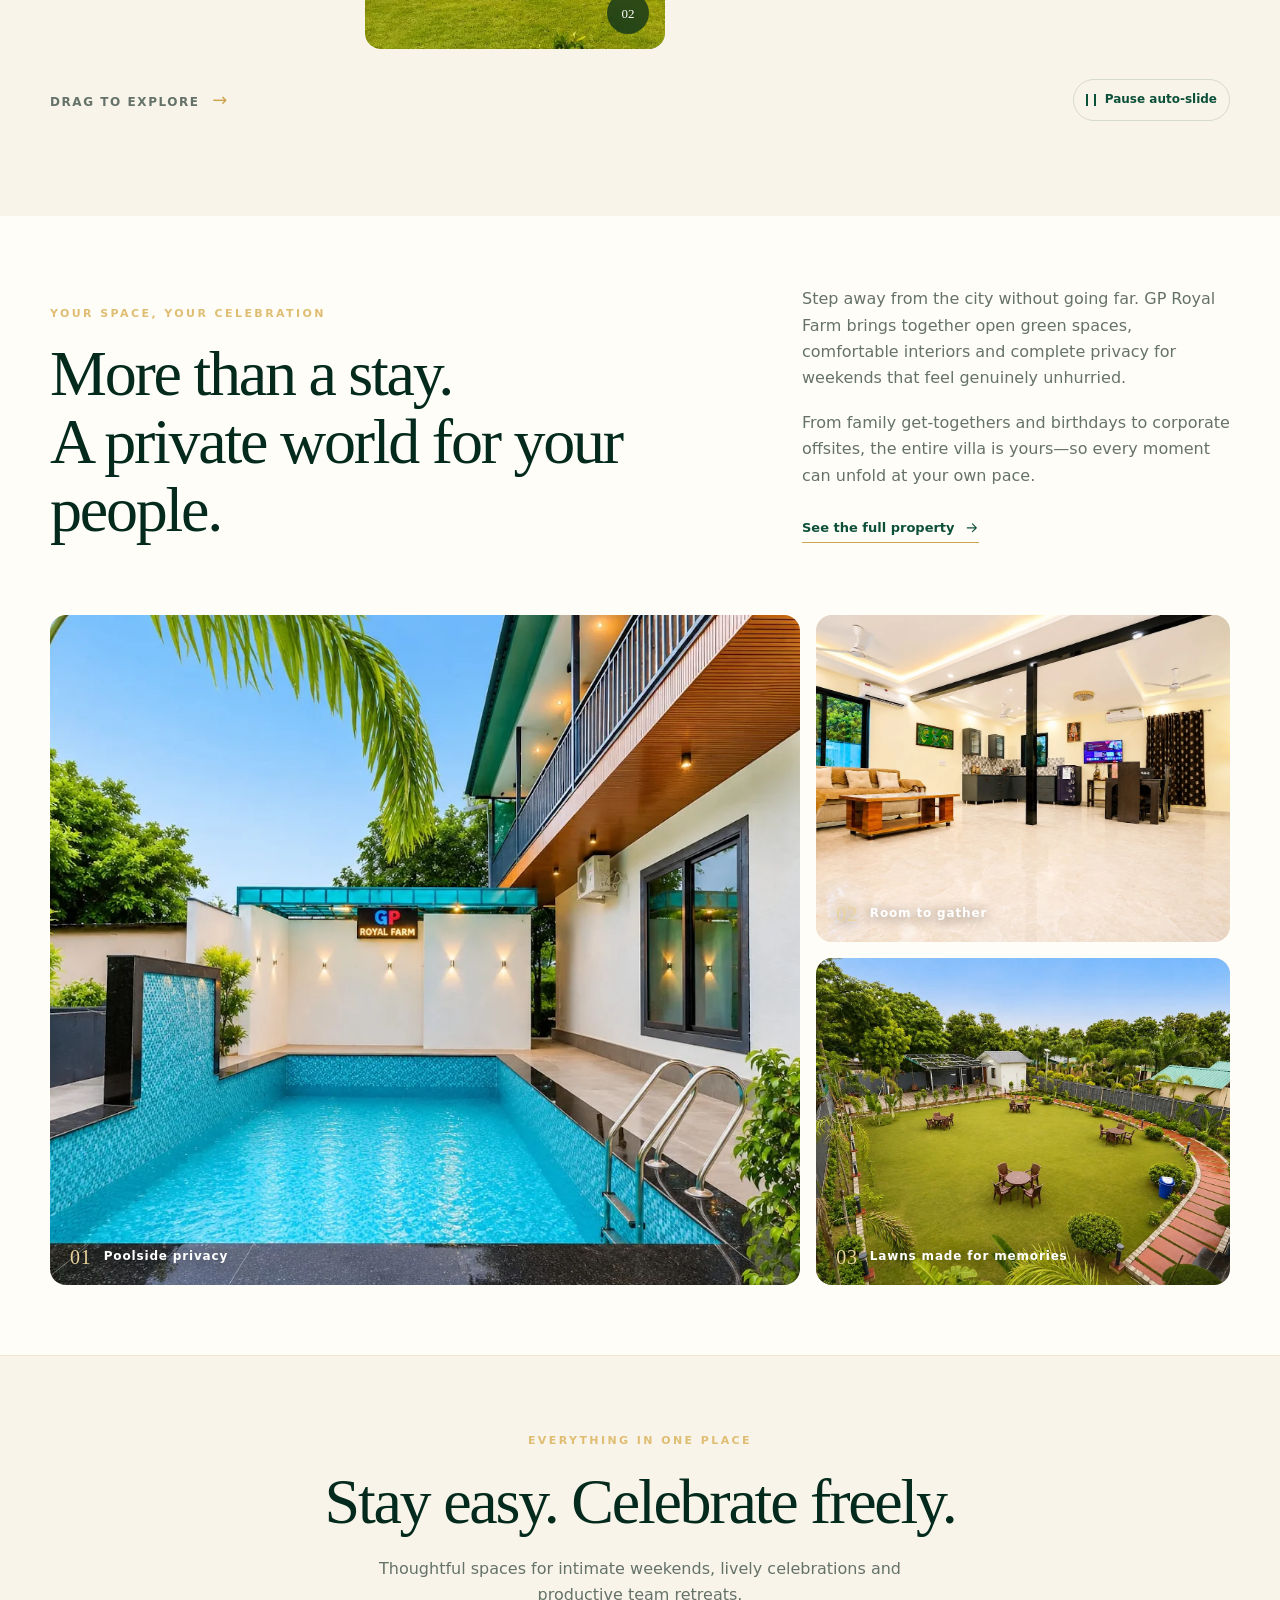
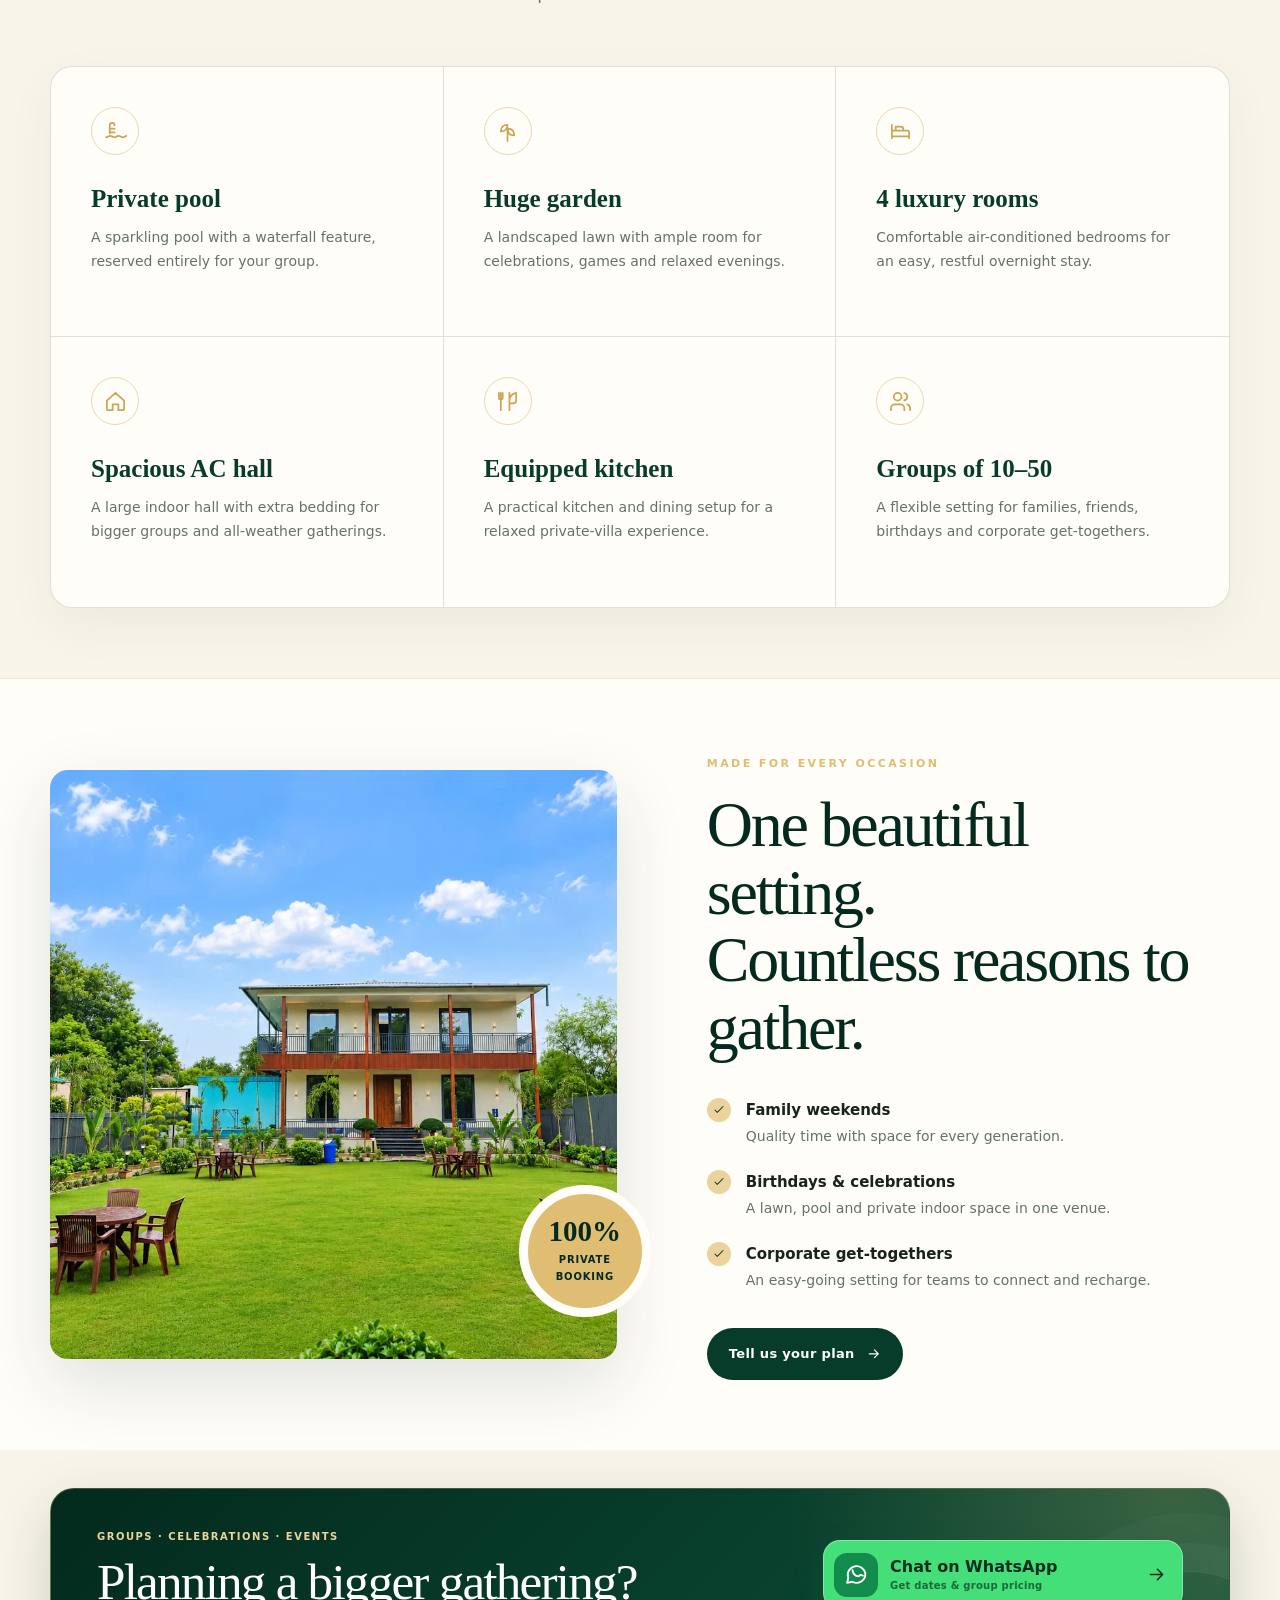
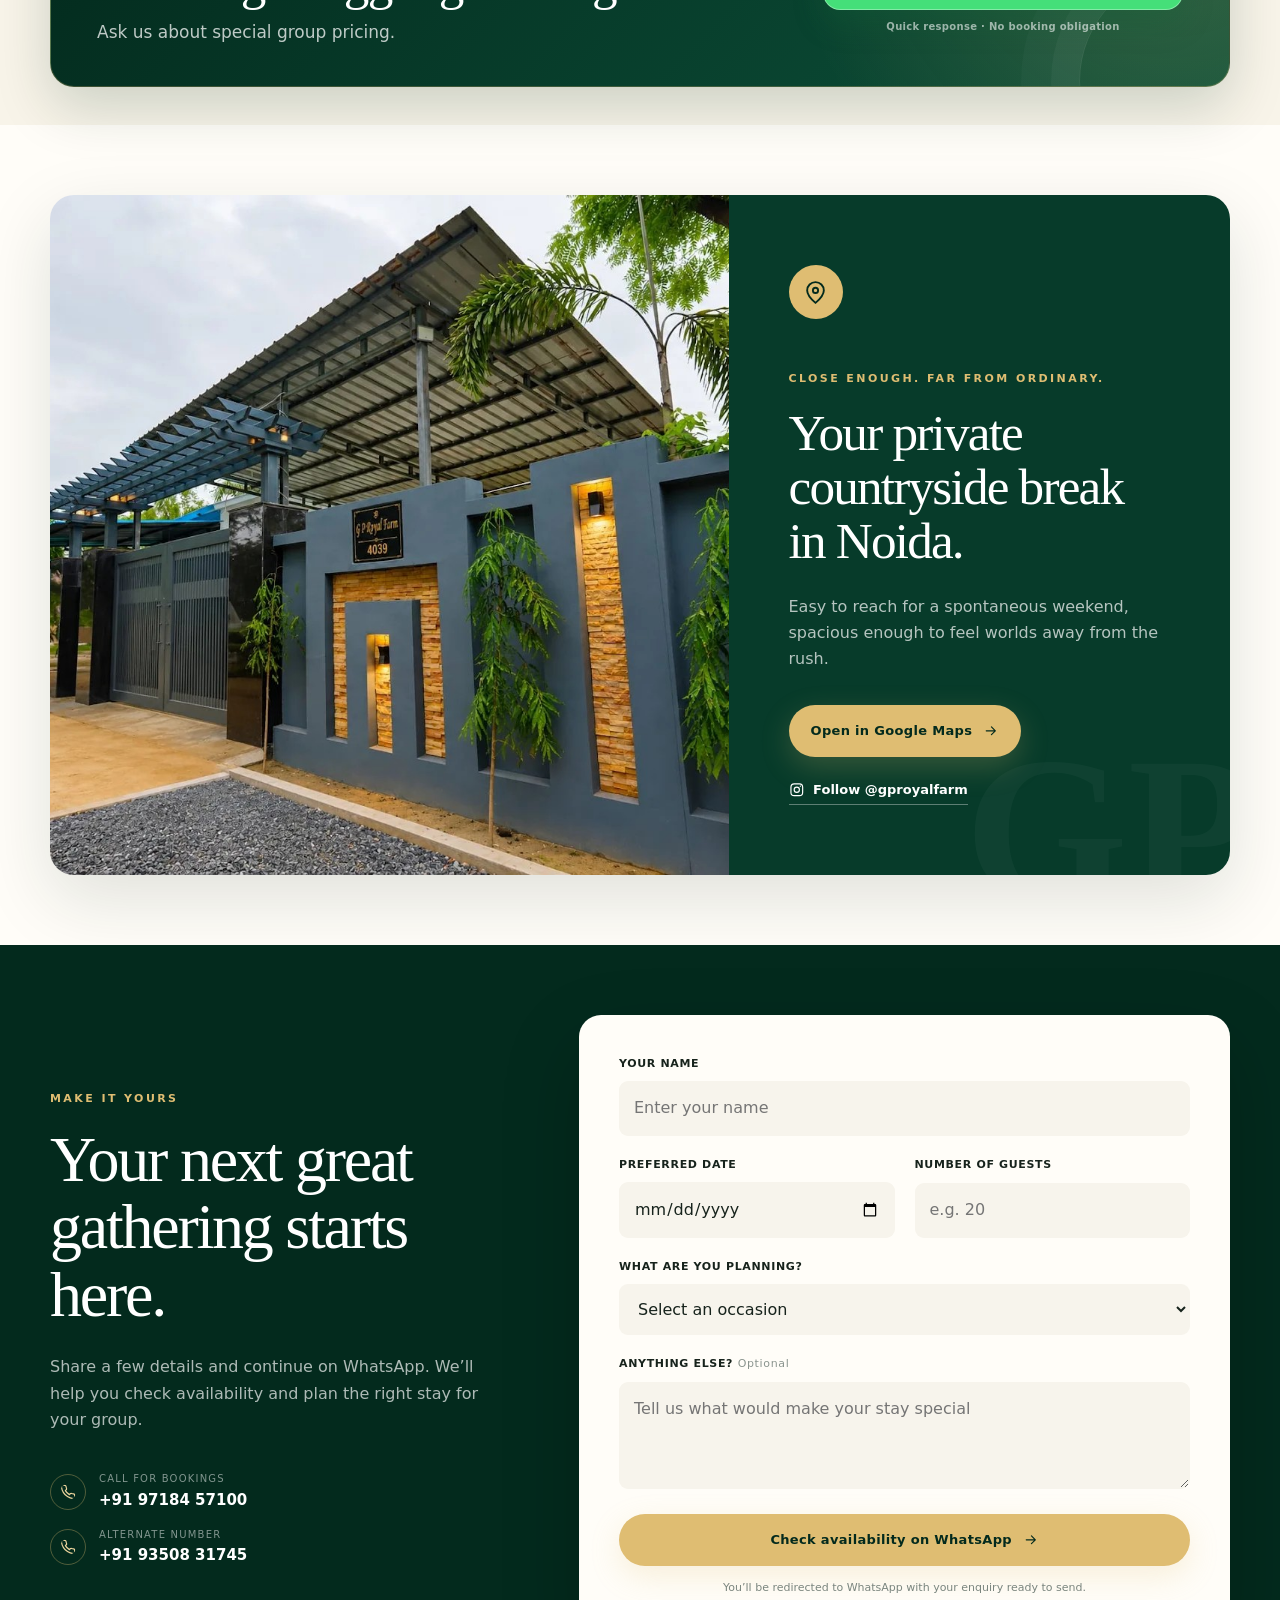
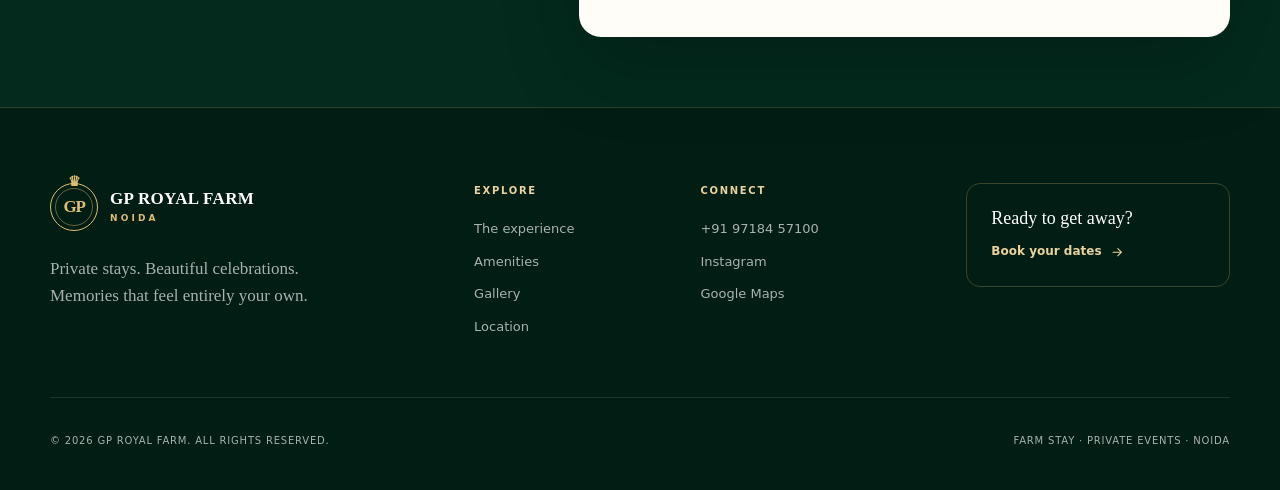
==== commit 4d376233: "Update overnight guest capacity" ====
--- a/index.html
+++ b/index.html
@@ -80,7 +80,7 @@
                 <div class="hero-facts" aria-label="Property highlights">
                     <div><strong>4 BHK</strong><span>Luxury rooms</span></div>
                     <div><strong>50-150</strong><span>Guests gathering</span></div>
-                    <div><strong>10-25</strong><span>Guests Night-stay (with extra bedding)</span></div>
+                    <div><strong>10-20</strong><span>Guests Night-stay (with extra bedding)</span></div>
                 </div>
                 <div class="hero-slider-controls" aria-label="Featured property photos">
                     <div class="hero-slider-dots">
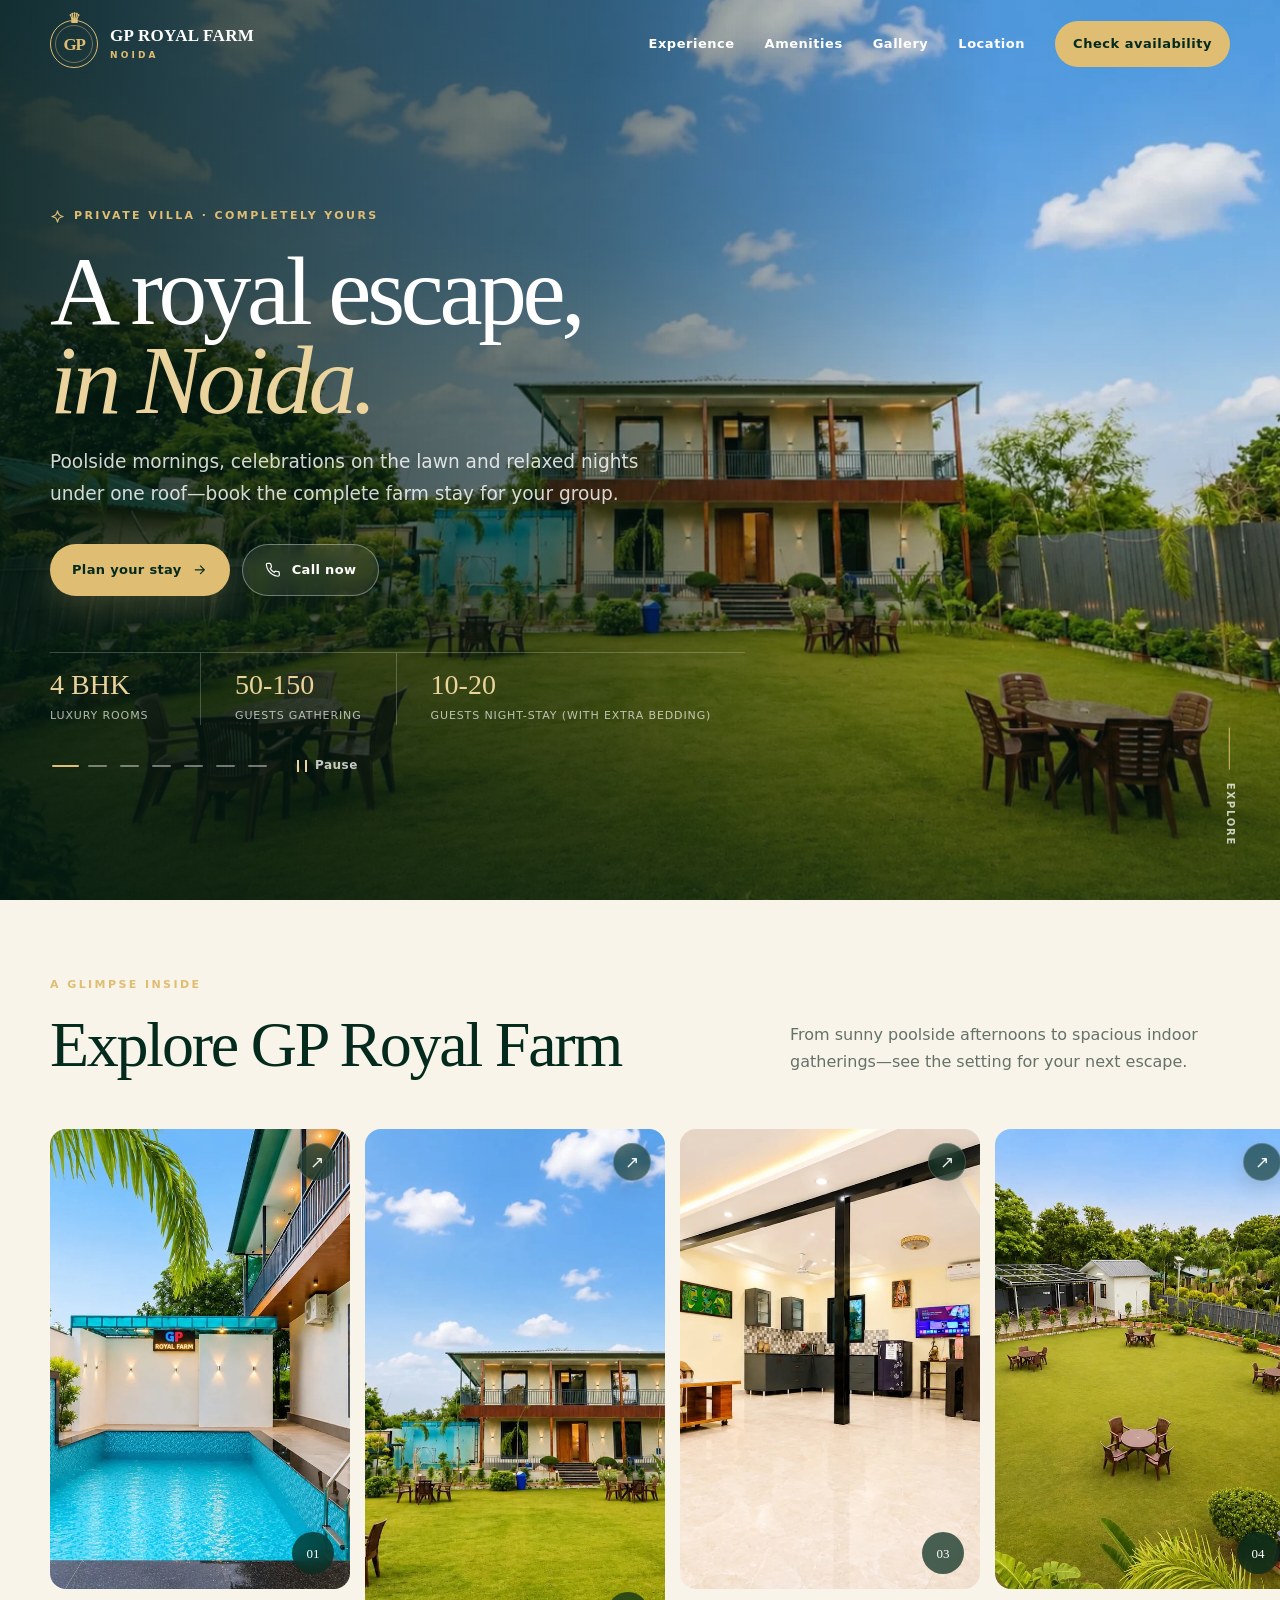
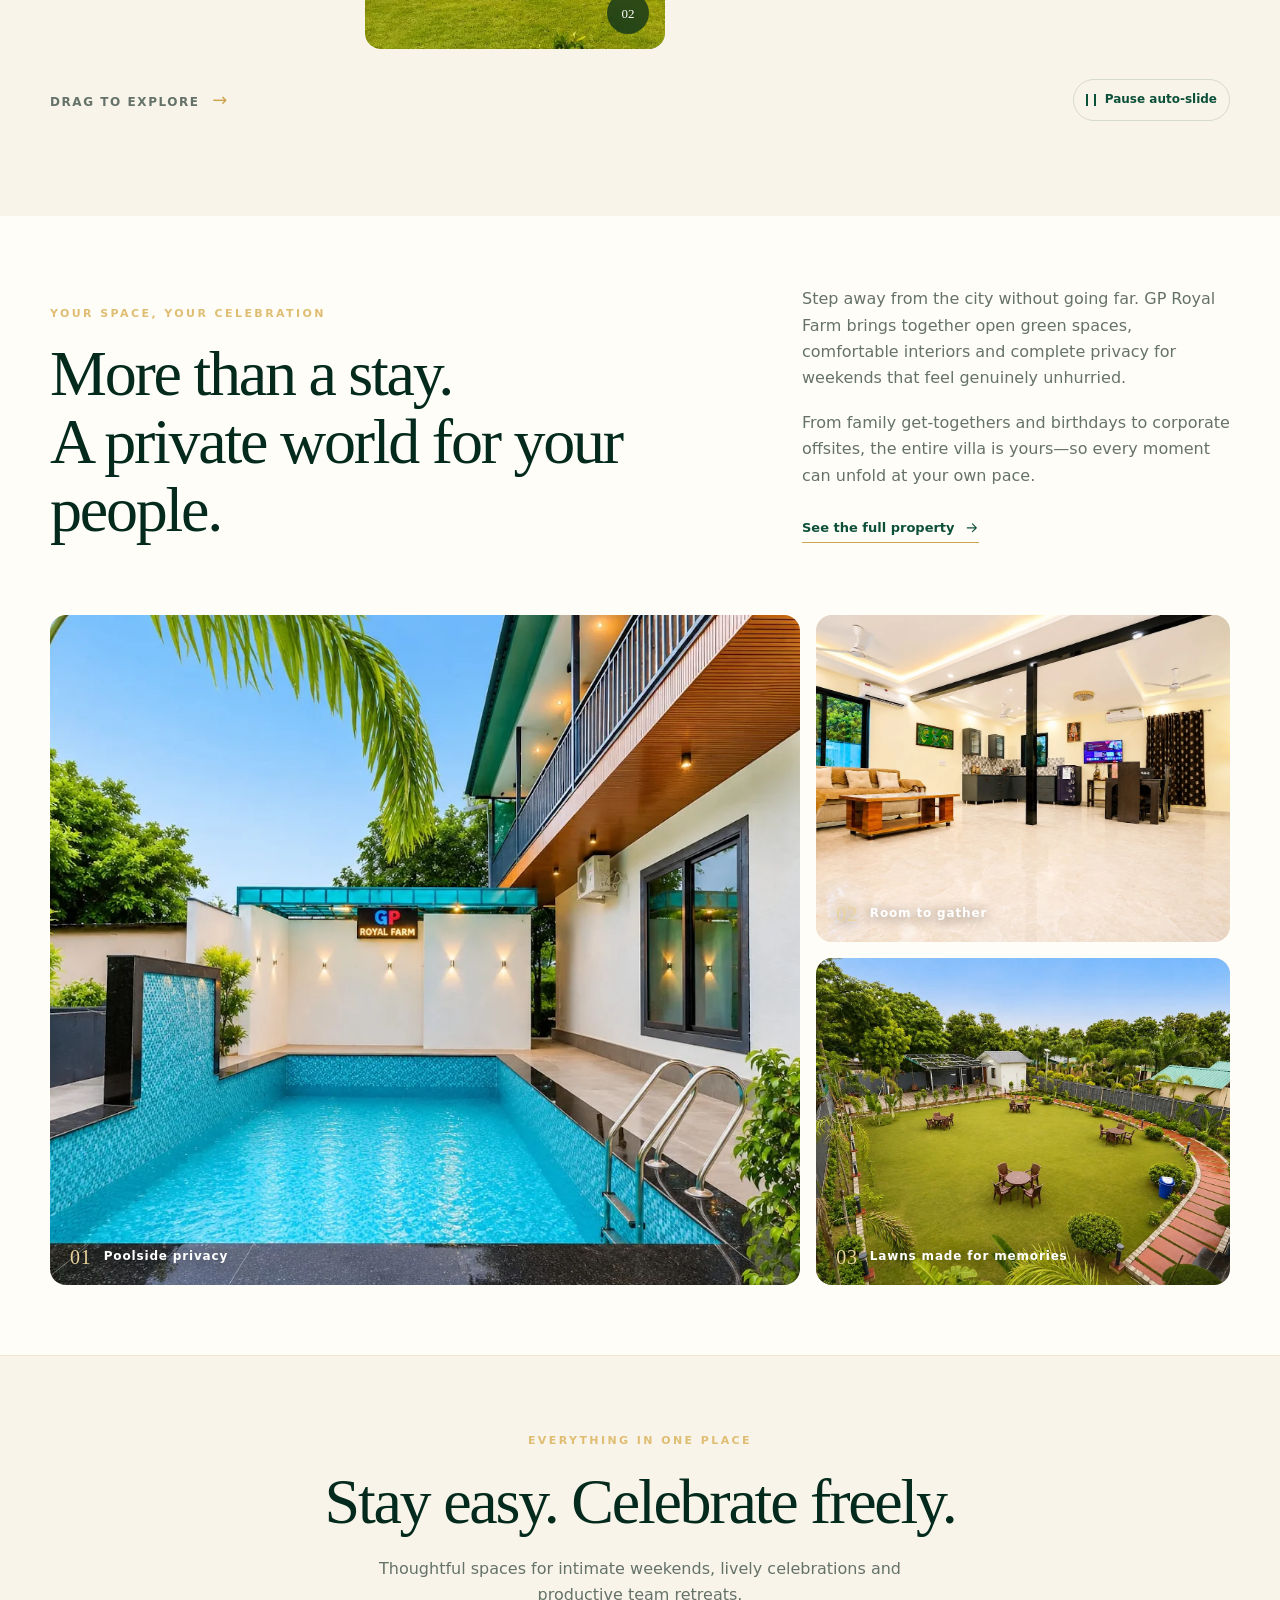
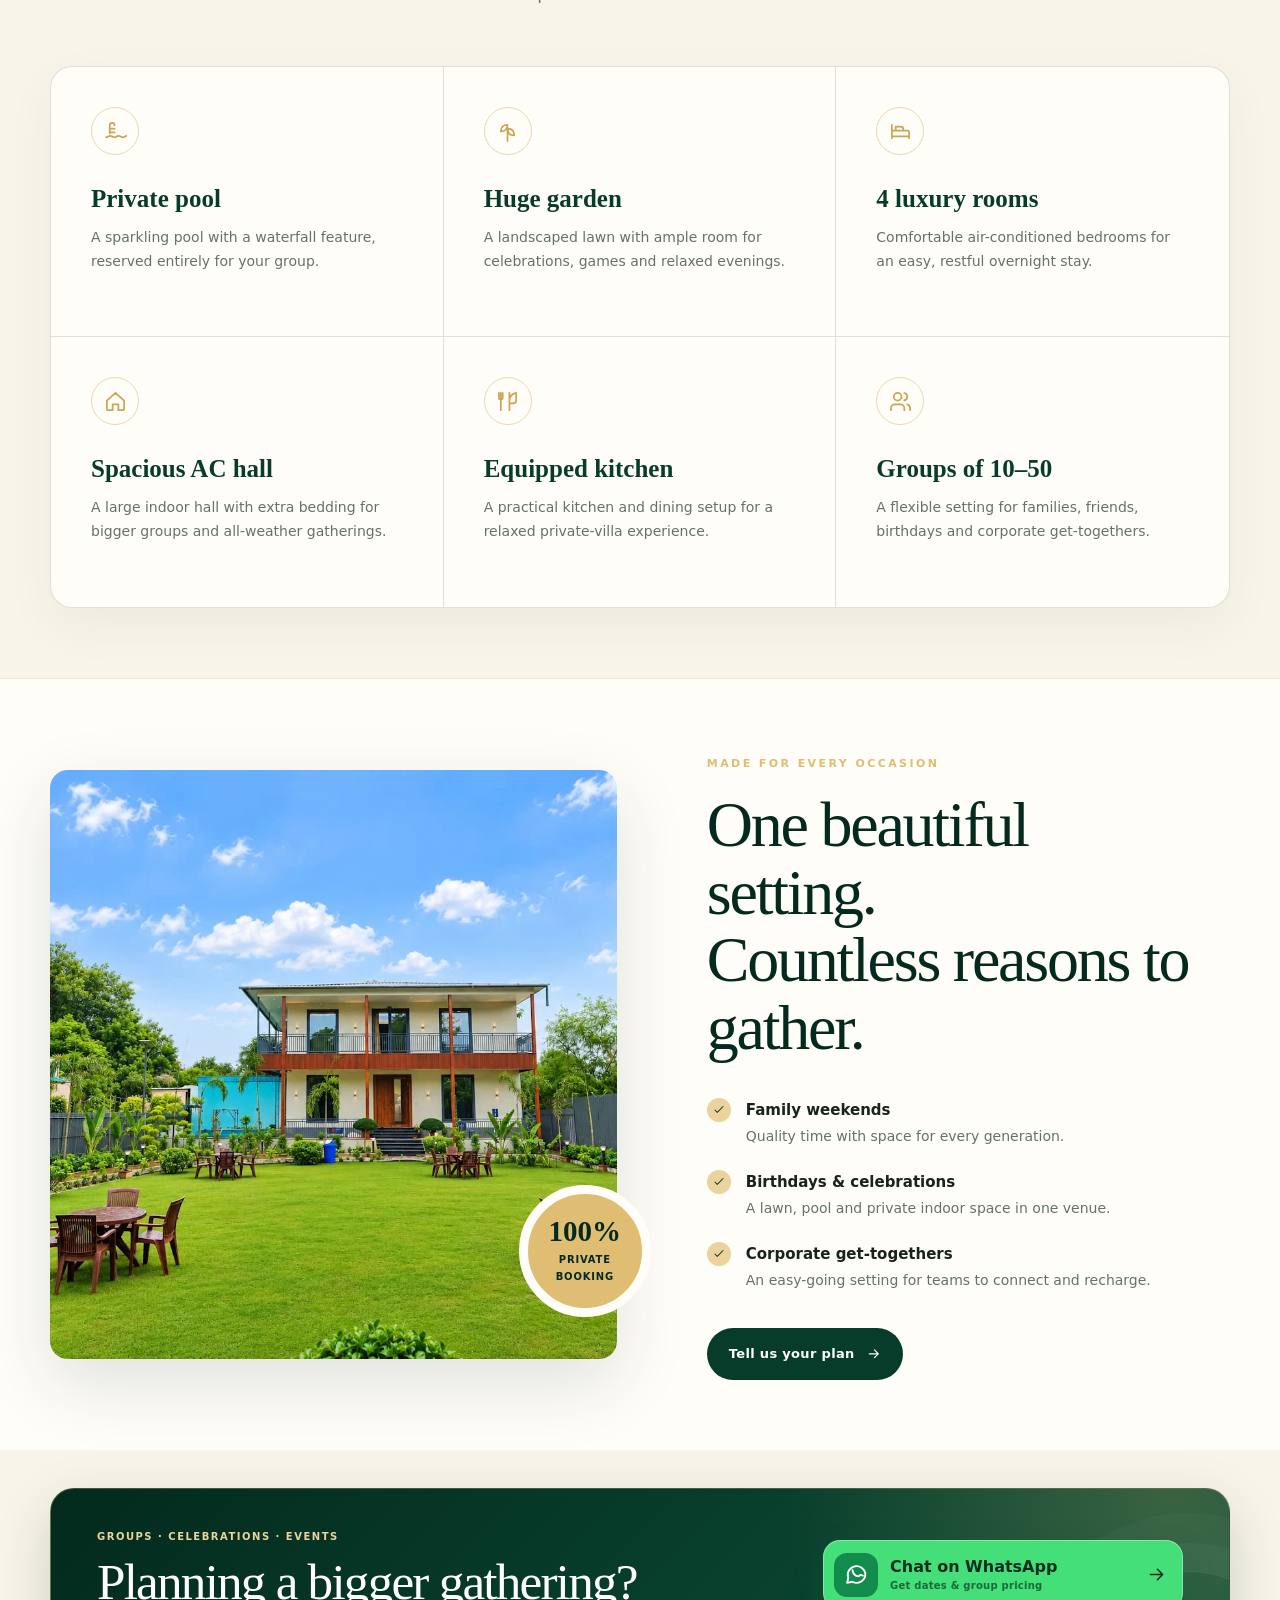
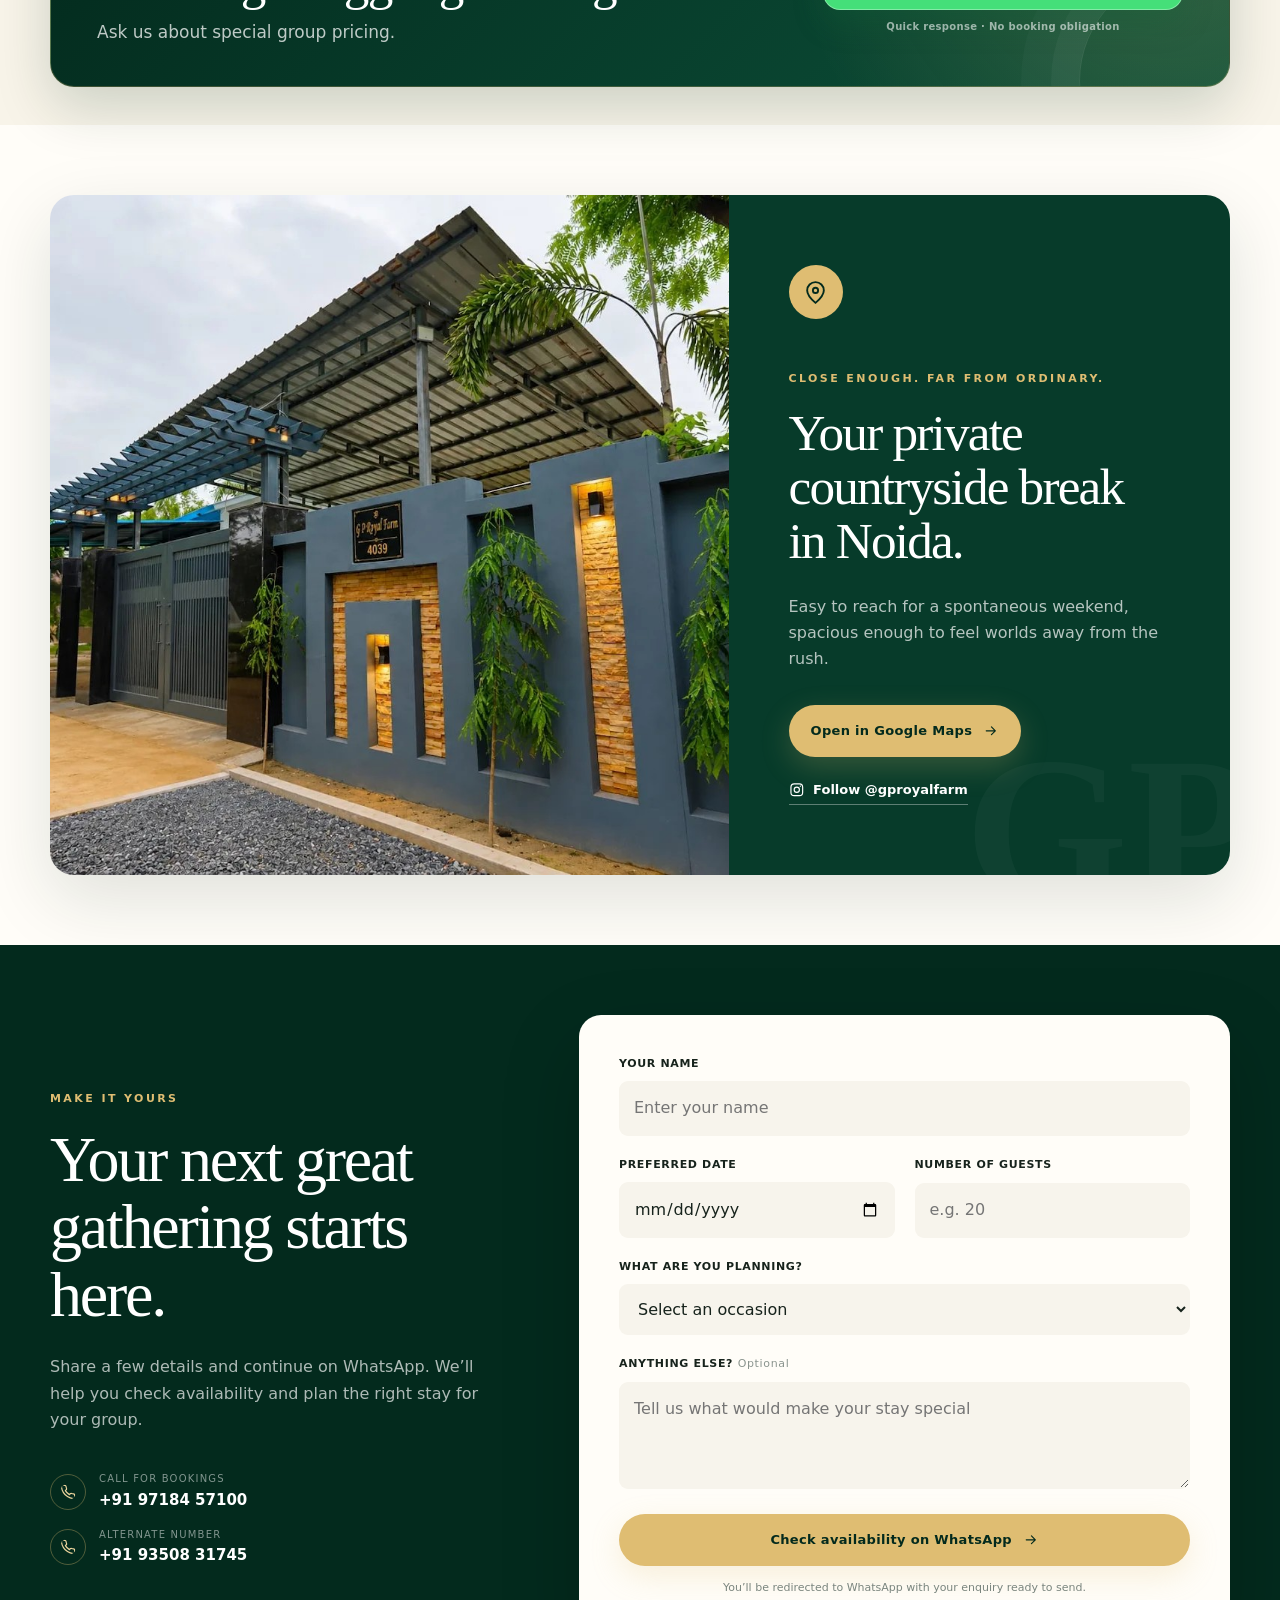
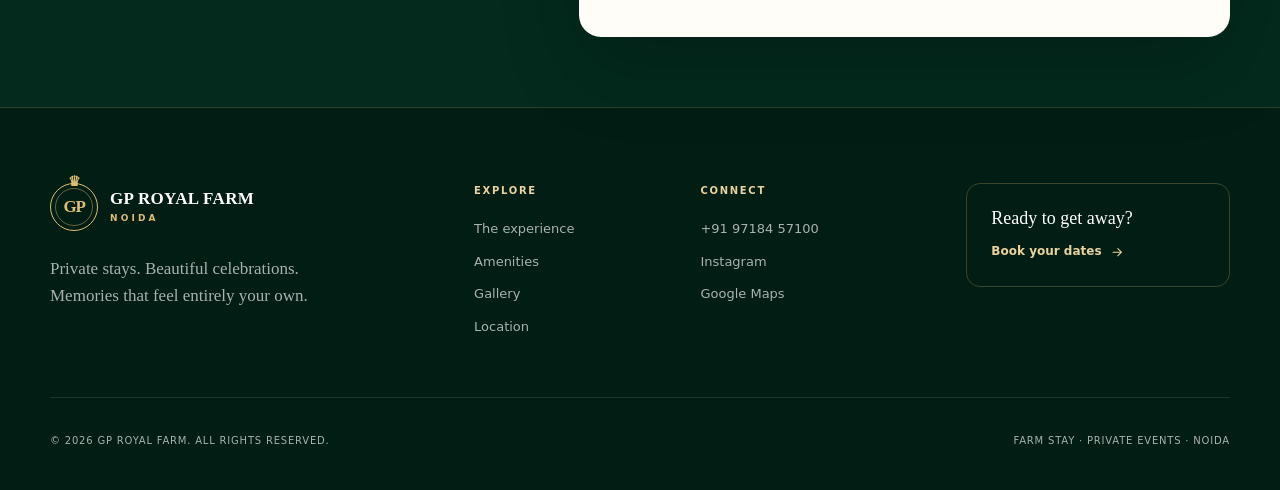
==== commit 0091790a: "Improve gallery opening and image panning" ====
--- a/index.html
+++ b/index.html
@@ -12,7 +12,7 @@
     <meta property="og:type" content="website">
     <meta name="twitter:card" content="summary_large_image">
     <link rel="icon" href="data:image/svg+xml,<svg xmlns=%22http://www.w3.org/2000/svg%22 viewBox=%220 0 100 100%22><rect width=%22100%22 height=%22100%22 rx=%2220%22 fill=%22%23073b2a%22/><text x=%2250%22 y=%2265%22 font-size=%2250%22 text-anchor=%22middle%22 fill=%22%23d7ad5a%22 font-family=%22Georgia%22>GP</text></svg>">
-    <link rel="stylesheet" href="assets/css/styles.css?v=1.5">
+    <link rel="stylesheet" href="assets/css/styles.css?v=1.6">
     <script type="application/ld+json">
     {
       "@context": "https://schema.org",
@@ -418,6 +418,6 @@
         </footer>
     </dialog>
 
-    <script src="assets/js/app.js?v=1.5" defer></script>
+    <script src="assets/js/app.js?v=1.6" defer></script>
 </body>
 </html>
--- a/assets/css/styles.css
+++ b/assets/css/styles.css
@@ -175,7 +175,10 @@
 .gallery-track::-webkit-scrollbar { display: none; }
 .gallery-track.is-dragging { cursor: grabbing; scroll-snap-type: none; }
 .gallery-track.is-dragging .gallery-item { cursor: grabbing; }
-.gallery-item { position: relative; height: 460px; padding: 0; border: 0; border-radius: 16px; background: var(--cream); overflow: hidden; scroll-snap-align: start; cursor: grab; }
+.gallery-item { position: relative; height: 460px; padding: 0; border: 0; border-radius: 16px; background: var(--cream); overflow: hidden; scroll-snap-align: start; cursor: zoom-in; }
+.gallery-item::before { content: '↗'; position: absolute; z-index: 2; top: 14px; right: 14px; width: 38px; height: 38px; display: grid; place-items: center; color: white; background: rgba(3,42,29,.68); border: 1px solid rgba(255,255,255,.2); border-radius: 50%; box-shadow: 0 8px 22px rgba(0,0,0,.14); backdrop-filter: blur(8px); font-size: 17px; line-height: 1; opacity: .9; transition: transform .2s ease, background .2s ease; }
+.gallery-item:hover::before { transform: scale(1.08); background: var(--green-900); }
+.gallery-item:focus-visible { outline: 3px solid var(--gold-500); outline-offset: 4px; }
 .gallery-item-tall { height: 520px; }
 .gallery-item img { height: 100%; object-fit: cover; pointer-events: none; -webkit-user-drag: none; transition: transform .55s; }
 .gallery-item:hover img { transform: scale(1.035); }
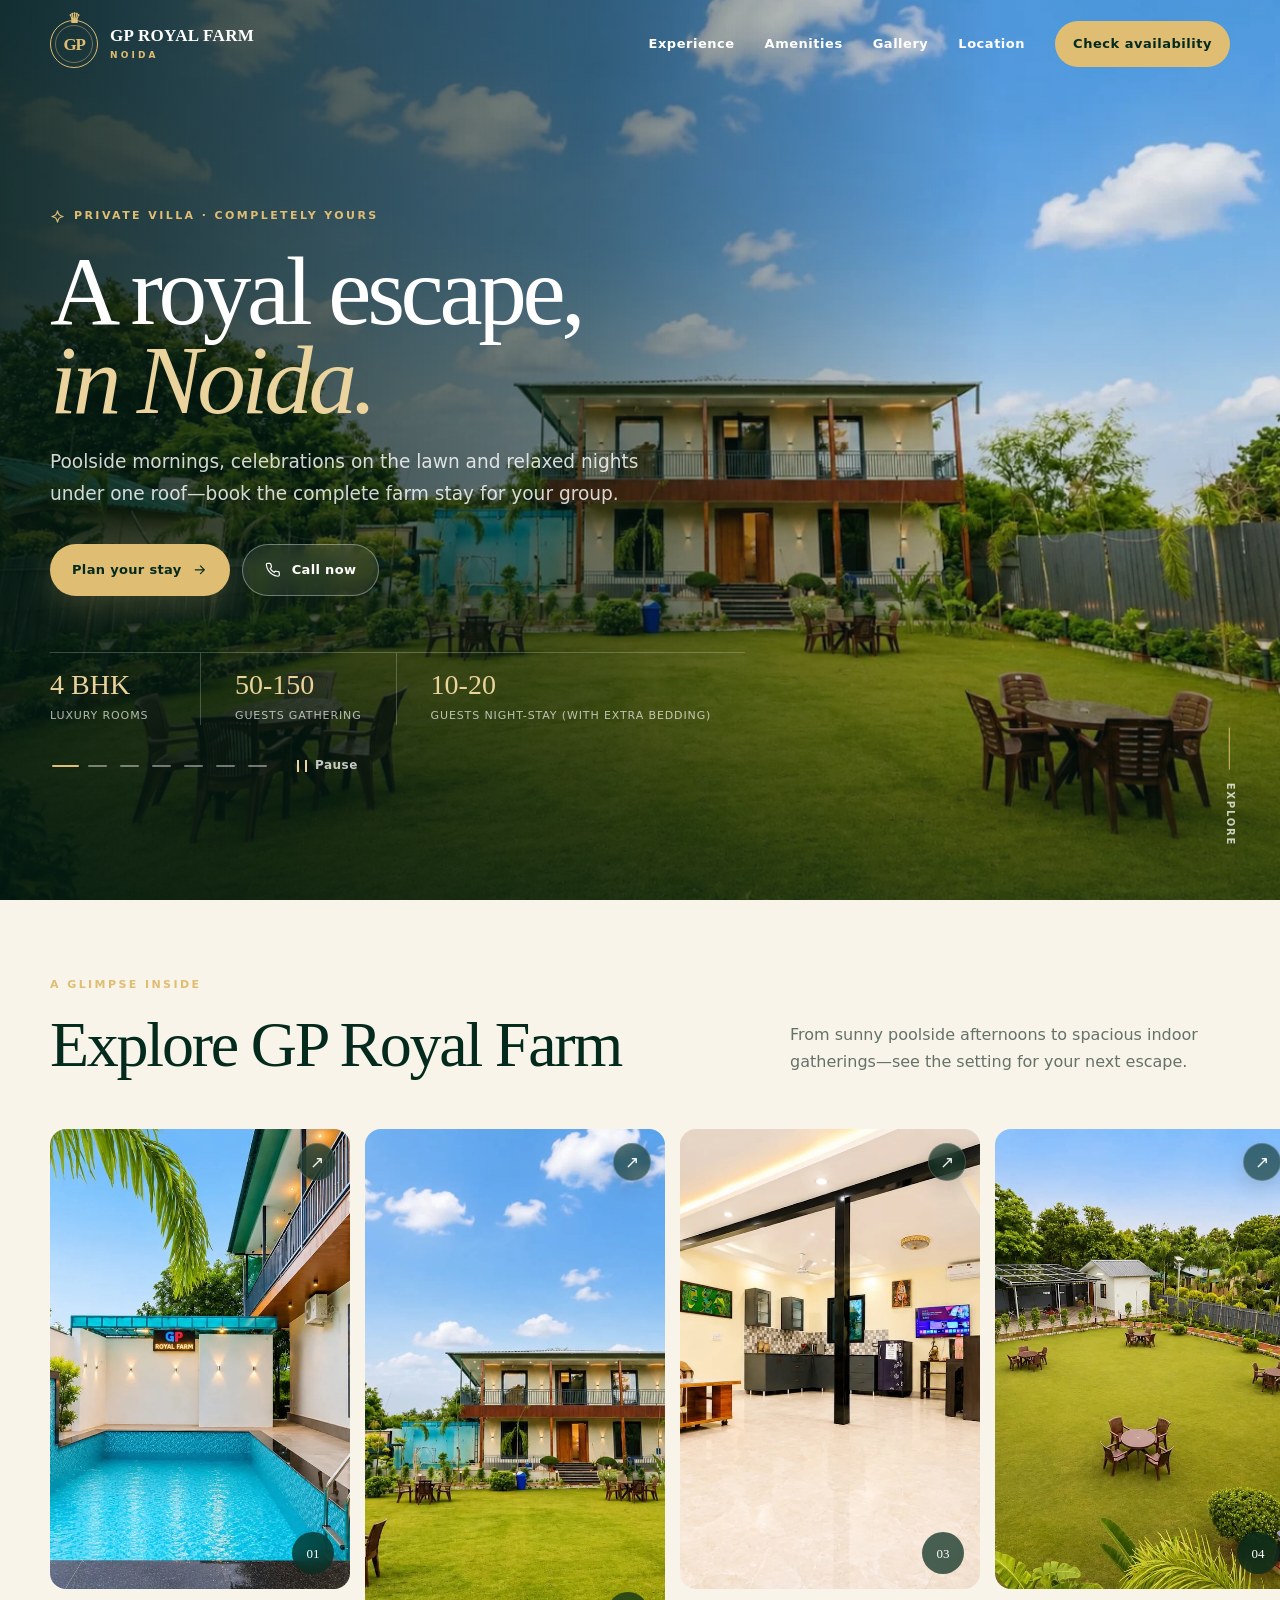
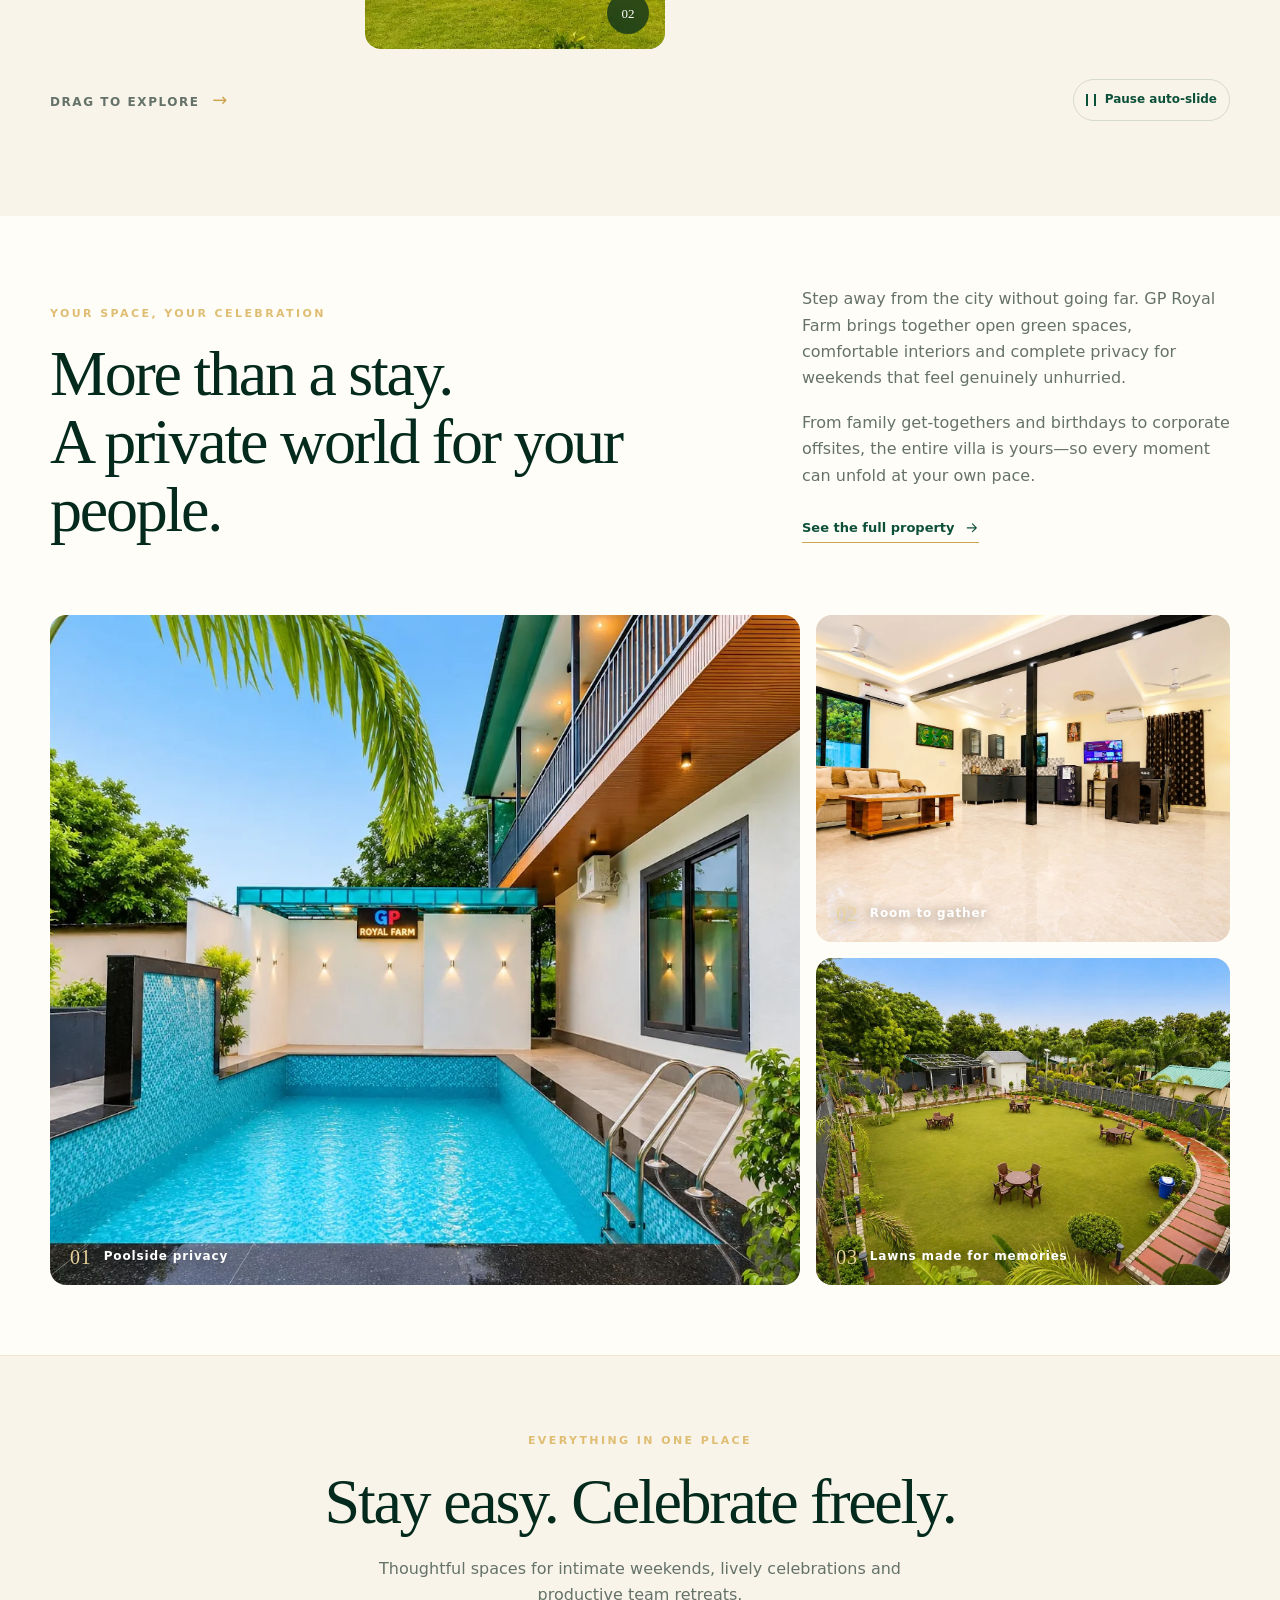
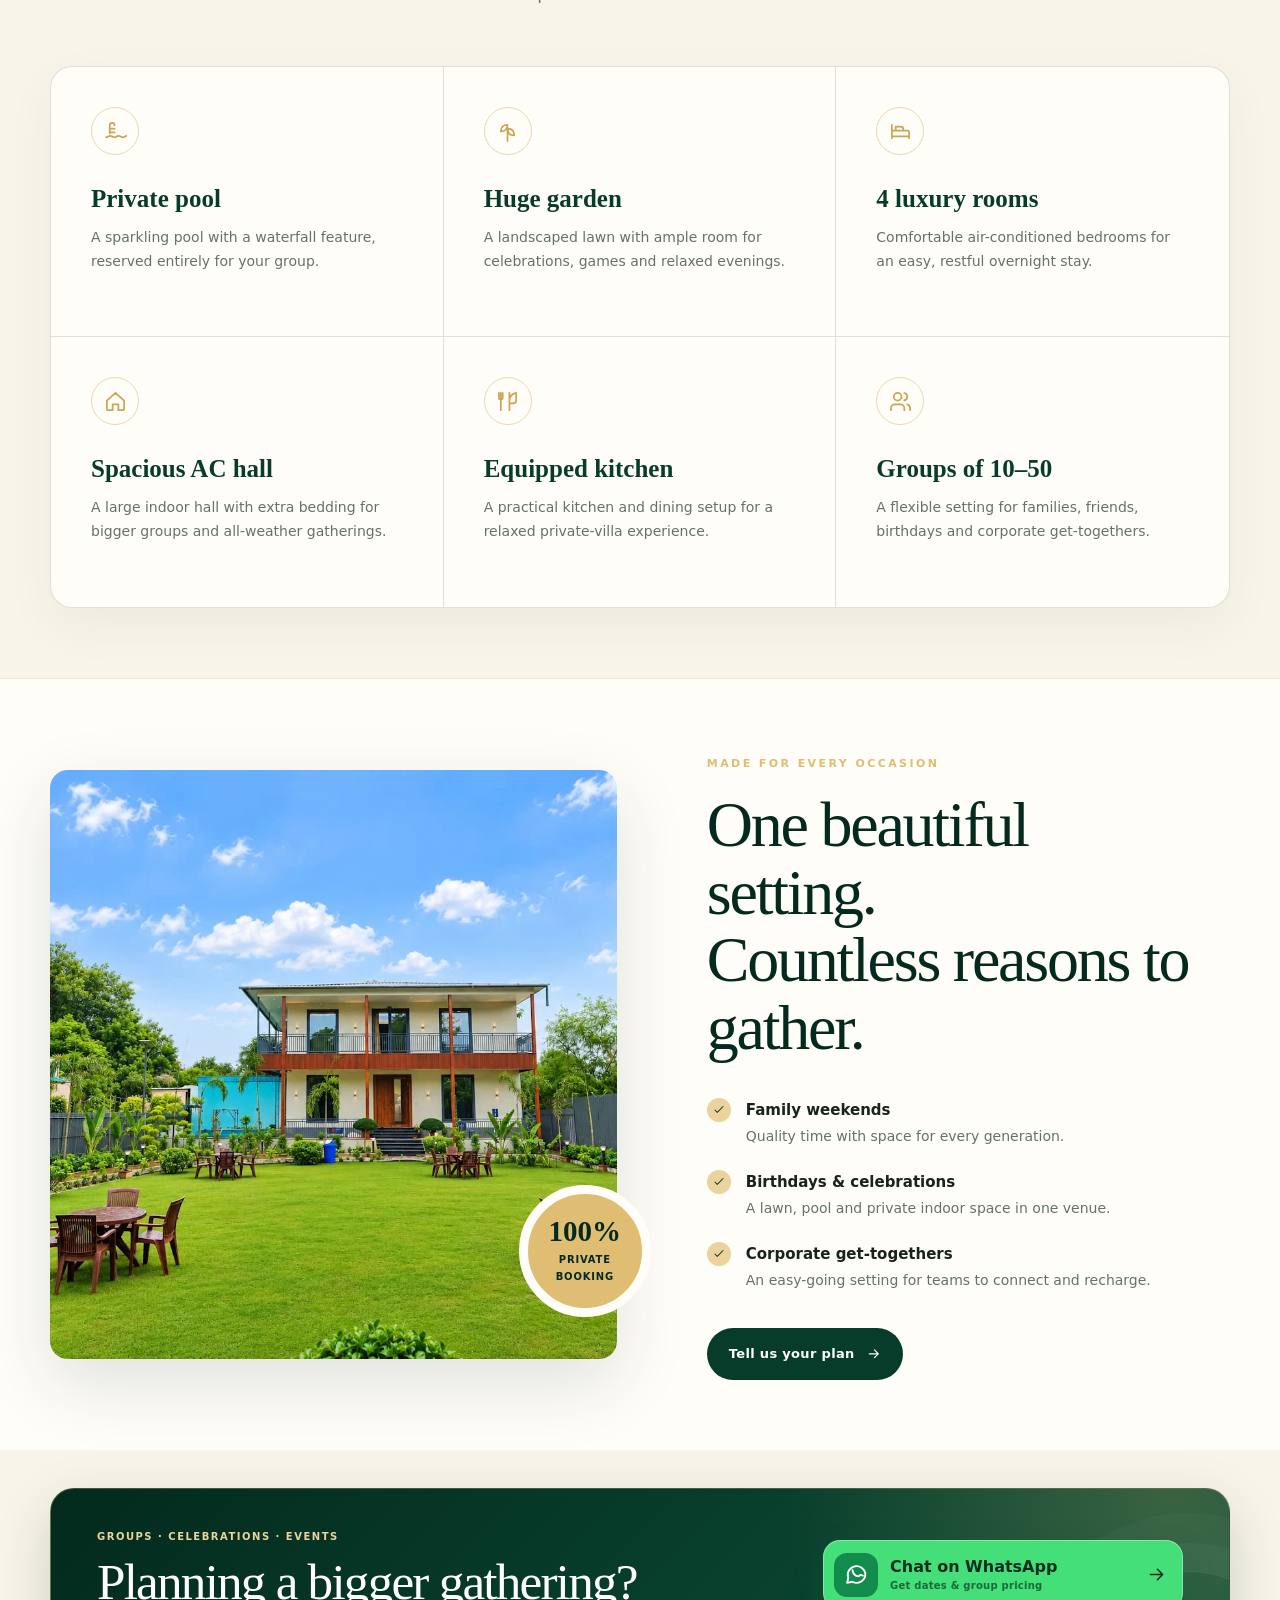
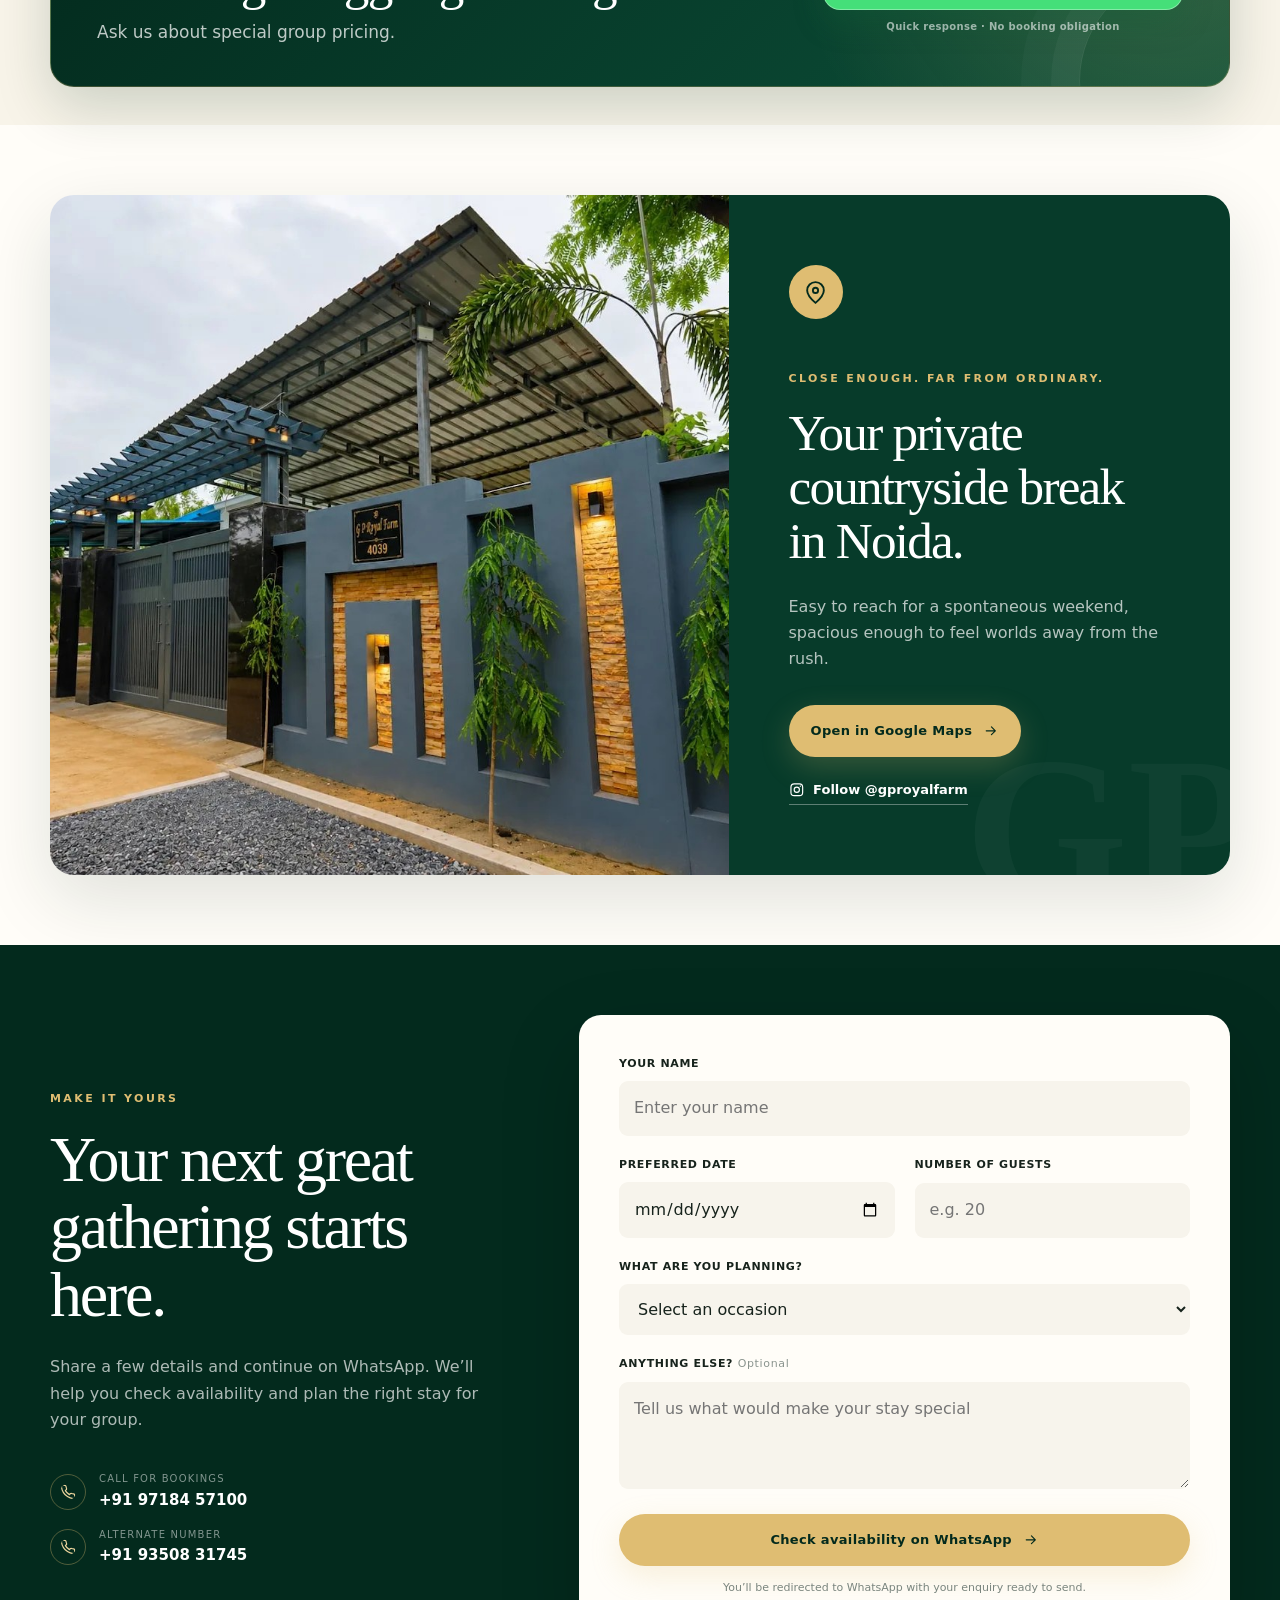
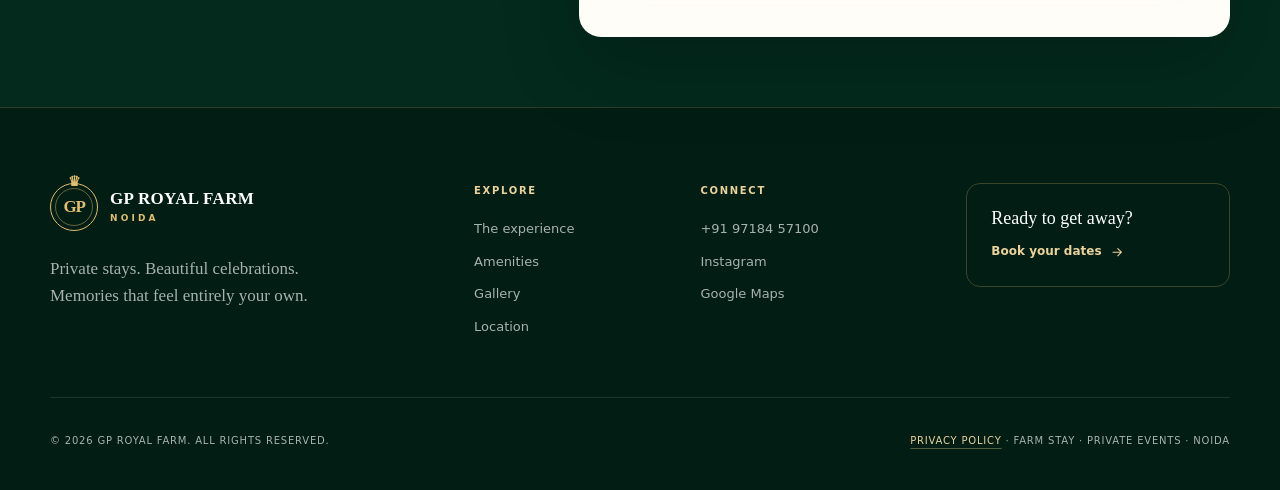
==== commit c99a9682: "Add privacy policy for customer enquiries" ====
--- a/index.html
+++ b/index.html
@@ -12,7 +12,7 @@
     <meta property="og:type" content="website">
     <meta name="twitter:card" content="summary_large_image">
     <link rel="icon" href="data:image/svg+xml,<svg xmlns=%22http://www.w3.org/2000/svg%22 viewBox=%220 0 100 100%22><rect width=%22100%22 height=%22100%22 rx=%2220%22 fill=%22%23073b2a%22/><text x=%2250%22 y=%2265%22 font-size=%2250%22 text-anchor=%22middle%22 fill=%22%23d7ad5a%22 font-family=%22Georgia%22>GP</text></svg>">
-    <link rel="stylesheet" href="assets/css/styles.css?v=1.6">
+    <link rel="stylesheet" href="assets/css/styles.css?v=1.7">
     <script type="application/ld+json">
     {
       "@context": "https://schema.org",
@@ -383,7 +383,7 @@
         </div>
         <div class="container footer-bottom">
             <p>© 2026 GP Royal Farm. All rights reserved.</p>
-            <p>Farm stay · Private events · Noida</p>
+            <p><a href="privacy-policy.html">Privacy Policy</a> · Farm stay · Private events · Noida</p>
         </div>
     </footer>
 
--- a/assets/css/styles.css
+++ b/assets/css/styles.css
@@ -237,7 +237,39 @@
 .footer-cta span { display: block; margin-bottom: 13px; font: 500 18px/1.2 var(--serif); color: white; }
 .footer-cta a { display: flex; align-items: center; gap: 8px; color: var(--gold-300); font-size: 12px; font-weight: 750; }
 .footer-bottom { display: flex; justify-content: space-between; margin-top: 60px; padding-top: 25px; border-top: 1px solid rgba(255,255,255,.1); font-size: 10px; letter-spacing: .08em; text-transform: uppercase; }
+.footer-bottom a { color: var(--gold-300); text-decoration: underline; text-decoration-color: rgba(234,211,156,.35); text-underline-offset: 4px; }
+.footer-bottom a:hover, .footer-bottom a:focus-visible { color: white; text-decoration-color: currentColor; }
 .mobile-book-bar { display: none; }
+
+.legal-page { min-height: 100vh; color: var(--ink); background: var(--ivory); }
+.legal-header { border-top: 2px solid var(--green-950); }
+.legal-back-link { min-height: 44px; display: inline-flex; align-items: center; padding: 9px 15px; color: var(--green-900); border: 1px solid var(--line); border-radius: 999px; font-size: 12px; font-weight: 750; transition: color .2s, background .2s, border-color .2s; }
+.legal-back-link:hover { color: white; background: var(--green-900); border-color: var(--green-900); }
+.privacy-main { padding: 155px 0 90px; background: radial-gradient(circle at 95% 3%, rgba(223,189,114,.2), transparent 27%), var(--ivory); }
+.privacy-shell { width: min(920px, calc(100% - 40px)); }
+.privacy-hero { padding-bottom: 48px; border-bottom: 1px solid var(--line); }
+.privacy-hero h1 { max-width: 760px; margin: 16px 0 20px; color: var(--green-950); font: 500 clamp(52px, 8vw, 82px)/.98 var(--serif); letter-spacing: -.045em; }
+.privacy-hero > p { max-width: 780px; margin: 0; color: var(--muted); font-size: 17px; line-height: 1.75; }
+.privacy-meta { display: flex; flex-wrap: wrap; gap: 9px 18px; margin-top: 25px; color: var(--green-800); font-size: 10px; font-weight: 800; letter-spacing: .1em; text-transform: uppercase; }
+.privacy-content { display: grid; gap: 0; padding-top: 14px; }
+.privacy-content > section { padding: 34px 0; border-bottom: 1px solid var(--line); }
+.privacy-content h2 { margin: 0 0 14px; color: var(--green-950); font: 600 clamp(25px, 3vw, 32px)/1.2 var(--serif); letter-spacing: -.018em; }
+.privacy-content p { margin: 0; color: #4f5f55; line-height: 1.8; }
+.privacy-content p + p { margin-top: 14px; }
+.privacy-content ul { display: grid; gap: 9px; margin: 16px 0; padding-left: 22px; color: #4f5f55; }
+.privacy-content li { padding-left: 5px; line-height: 1.7; }
+.privacy-content li::marker { color: var(--gold-500); }
+.privacy-content a:not(.button) { color: var(--green-800); font-weight: 700; text-decoration: underline; text-decoration-color: var(--gold-400); text-underline-offset: 3px; }
+.privacy-content .privacy-contact { margin-top: 38px; padding: 36px; color: white; background: radial-gradient(circle at 100% 0%, rgba(223,189,114,.22), transparent 38%), var(--green-950); border: 0; border-radius: 24px; box-shadow: var(--shadow); }
+.privacy-contact .eyebrow { margin-bottom: 12px; }
+.privacy-contact h2 { max-width: 660px; color: white; }
+.privacy-contact > p { color: rgba(255,255,255,.7); }
+.privacy-contact-actions { display: flex; flex-wrap: wrap; gap: 12px; margin-top: 25px; }
+.button-outline-light { color: white; background: transparent; border: 1px solid rgba(255,255,255,.32); }
+.button-outline-light:hover { background: rgba(255,255,255,.08); }
+.privacy-contact .privacy-location { margin-top: 22px; color: rgba(255,255,255,.5); font-size: 11px; font-weight: 700; letter-spacing: .08em; text-transform: uppercase; }
+.legal-footer { padding-top: 0; }
+.legal-footer .footer-bottom { margin-top: 0; }
 
 .lightbox { width: 100vw; max-width: none; height: 100dvh; max-height: none; padding: 0; color: white; background: #01130d; border: 0; overflow: hidden; }
 .lightbox::backdrop { background: rgba(1,13,9,.97); }
@@ -366,6 +398,16 @@
     .footer-cta { grid-column: 1 / -1; }
     .footer-bottom { display: block; }
     .footer-bottom p + p { margin-top: 4px; }
+    .privacy-main { padding: 118px 0 58px; }
+    .privacy-shell { width: min(100% - 32px, 620px); }
+    .privacy-hero { padding-bottom: 35px; }
+    .privacy-hero h1 { font-size: clamp(48px, 15vw, 66px); }
+    .privacy-hero > p { font-size: 15px; }
+    .privacy-content > section { padding: 27px 0; }
+    .privacy-content .privacy-contact { margin-top: 22px; padding: 28px 20px; border-radius: 19px; }
+    .privacy-contact-actions { display: grid; }
+    .privacy-contact-actions .button { width: 100%; padding-inline: 14px; }
+    .legal-footer { padding-bottom: 28px; }
     .mobile-book-bar { position: fixed; z-index: 90; inset: auto 0 0; display: grid; grid-template-columns: .8fr 1.5fr; min-height: 66px; padding: 8px 10px max(8px, env(safe-area-inset-bottom)); background: rgba(255,253,248,.96); border-top: 1px solid var(--line); box-shadow: 0 -12px 35px rgba(3,42,29,.12); backdrop-filter: blur(15px); }
     .mobile-book-bar a { display: flex; align-items: center; justify-content: center; gap: 8px; color: var(--green-900); font-size: 12px; font-weight: 750; }
     .mobile-book-bar a:last-child { color: var(--green-950); background: var(--gold-400); border-radius: 999px; }
